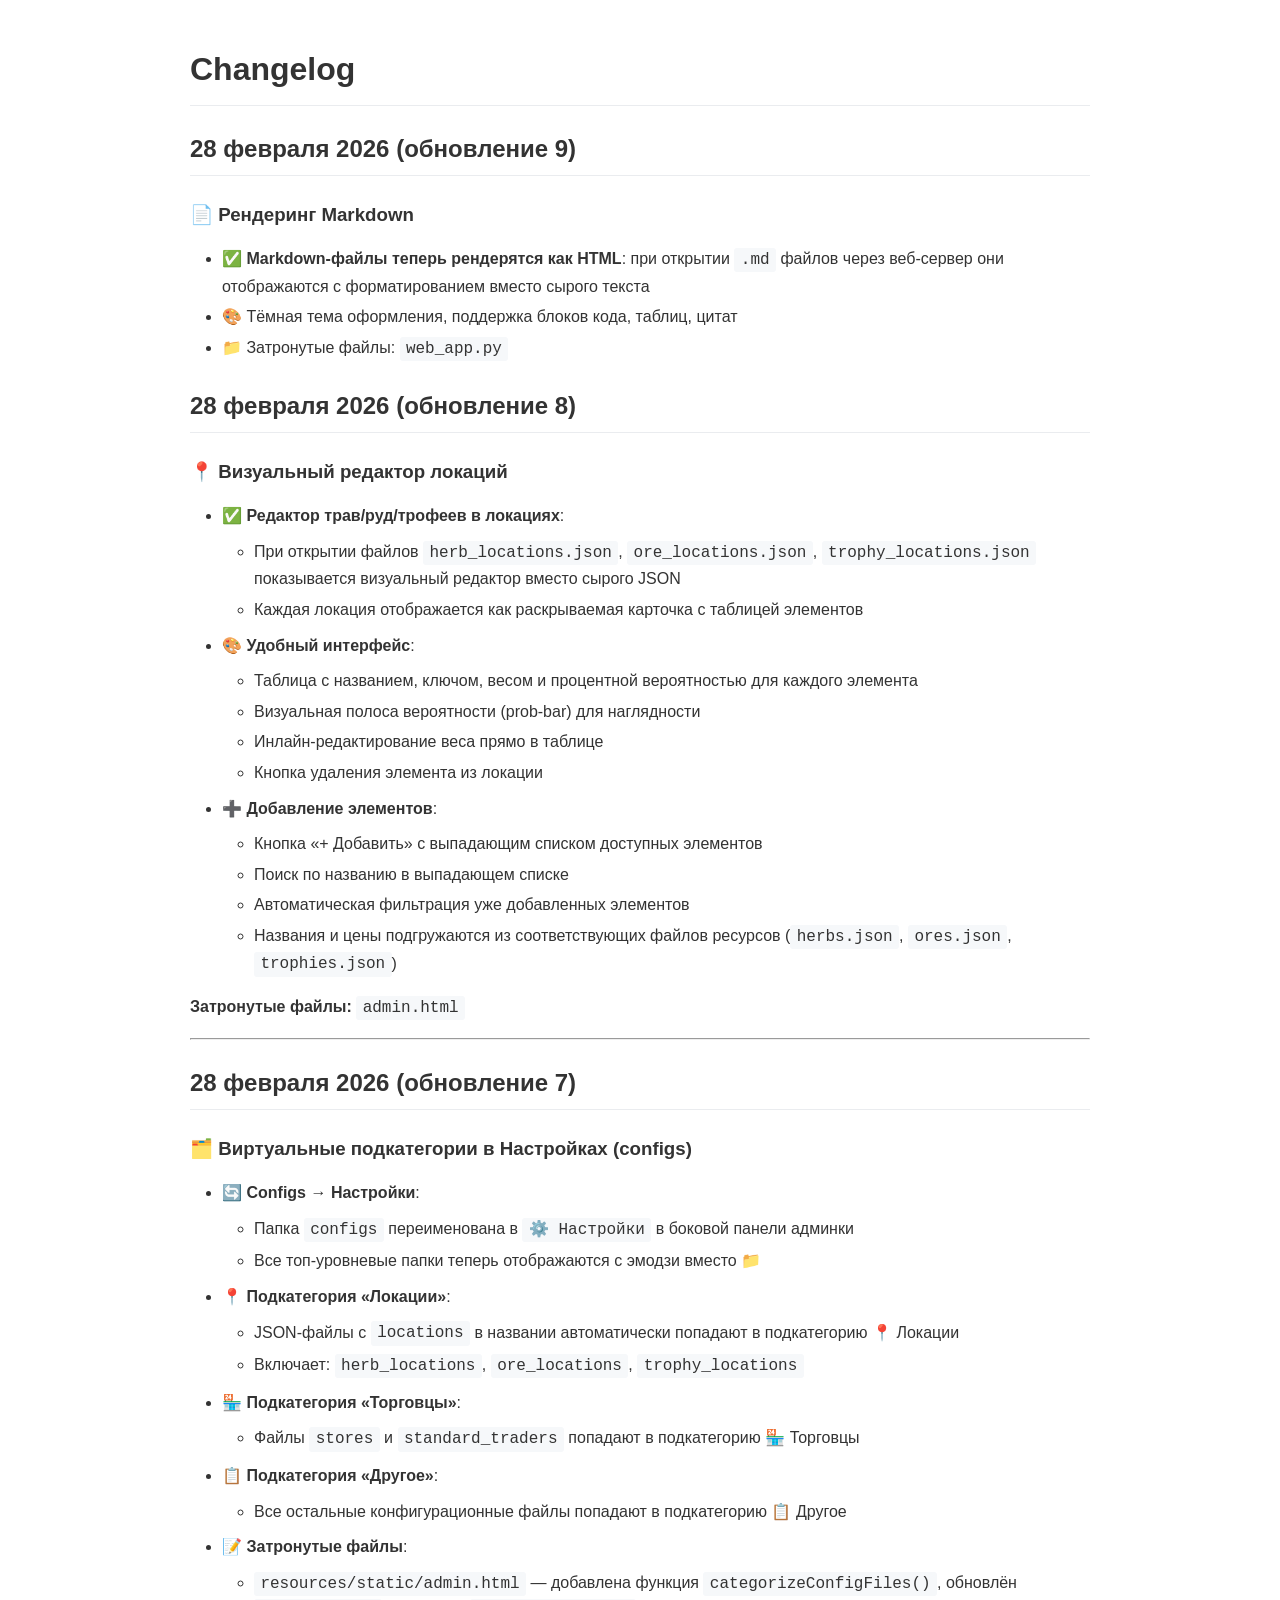
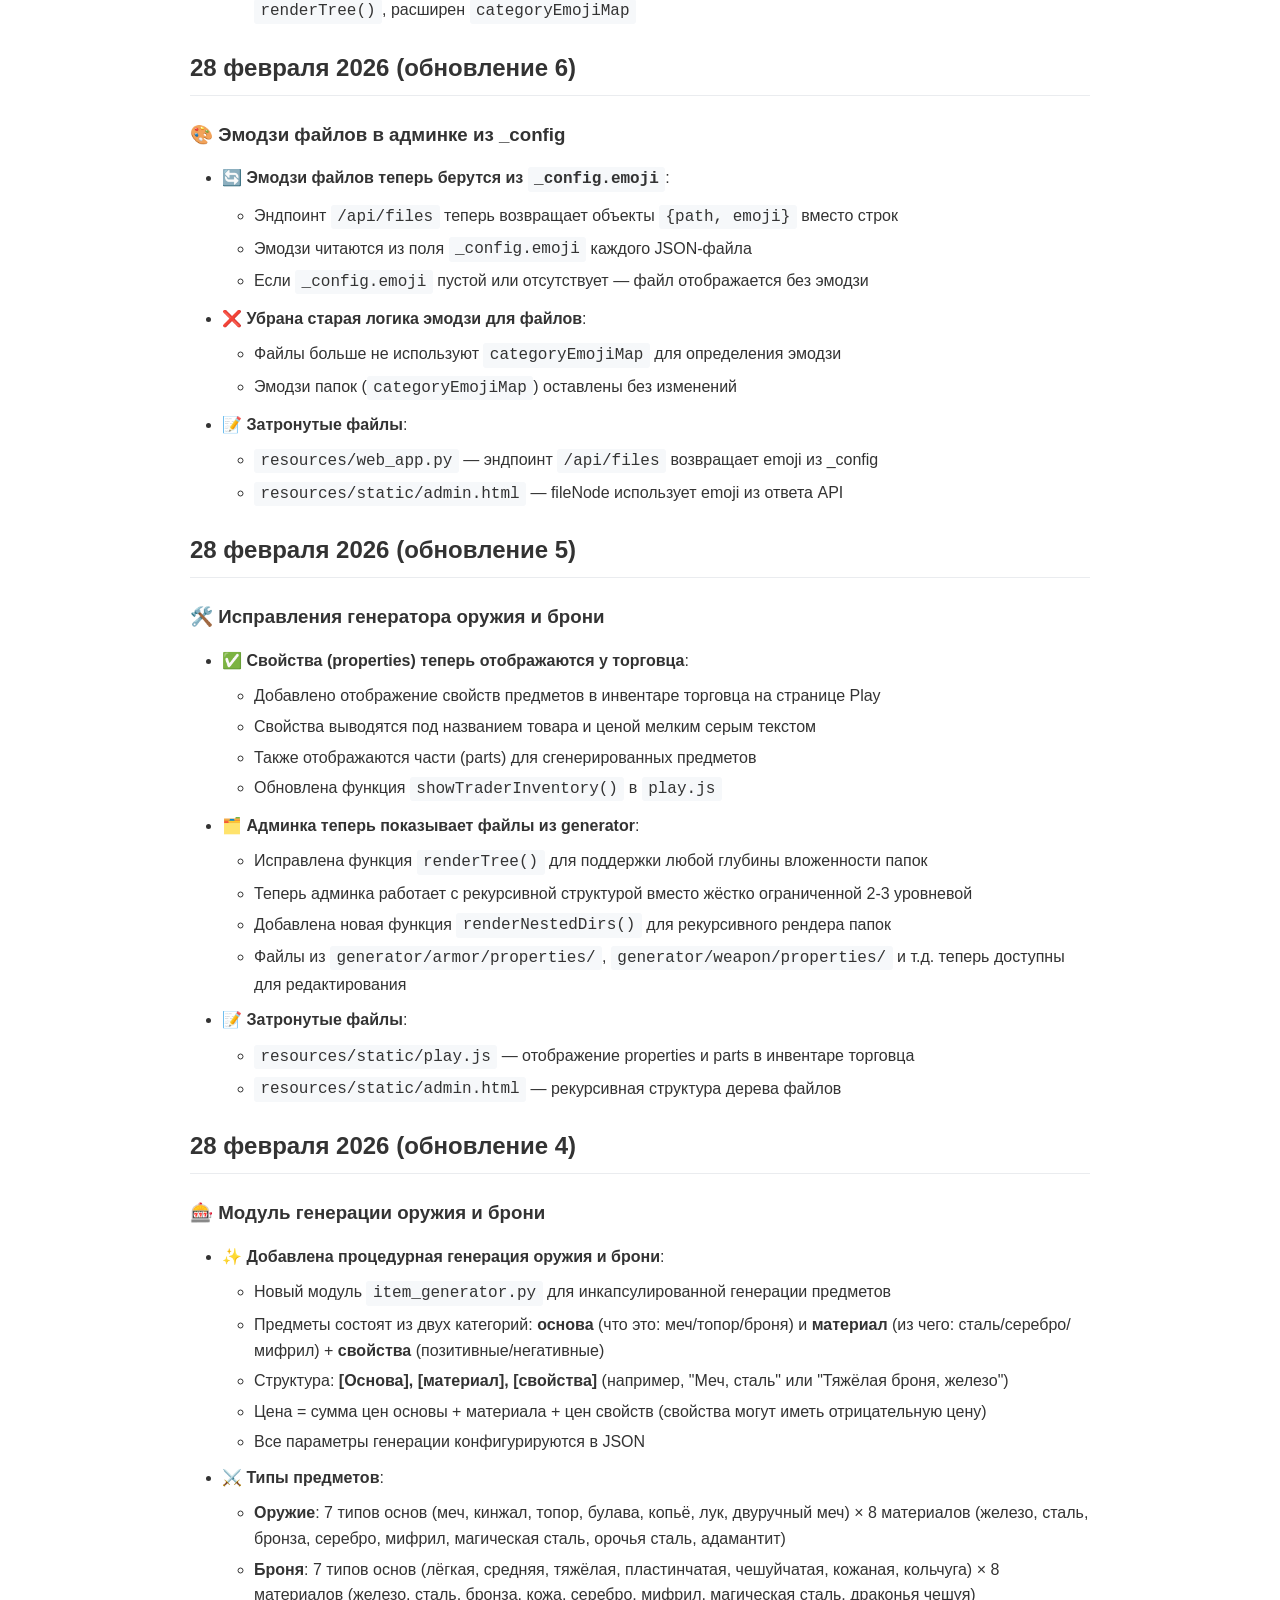
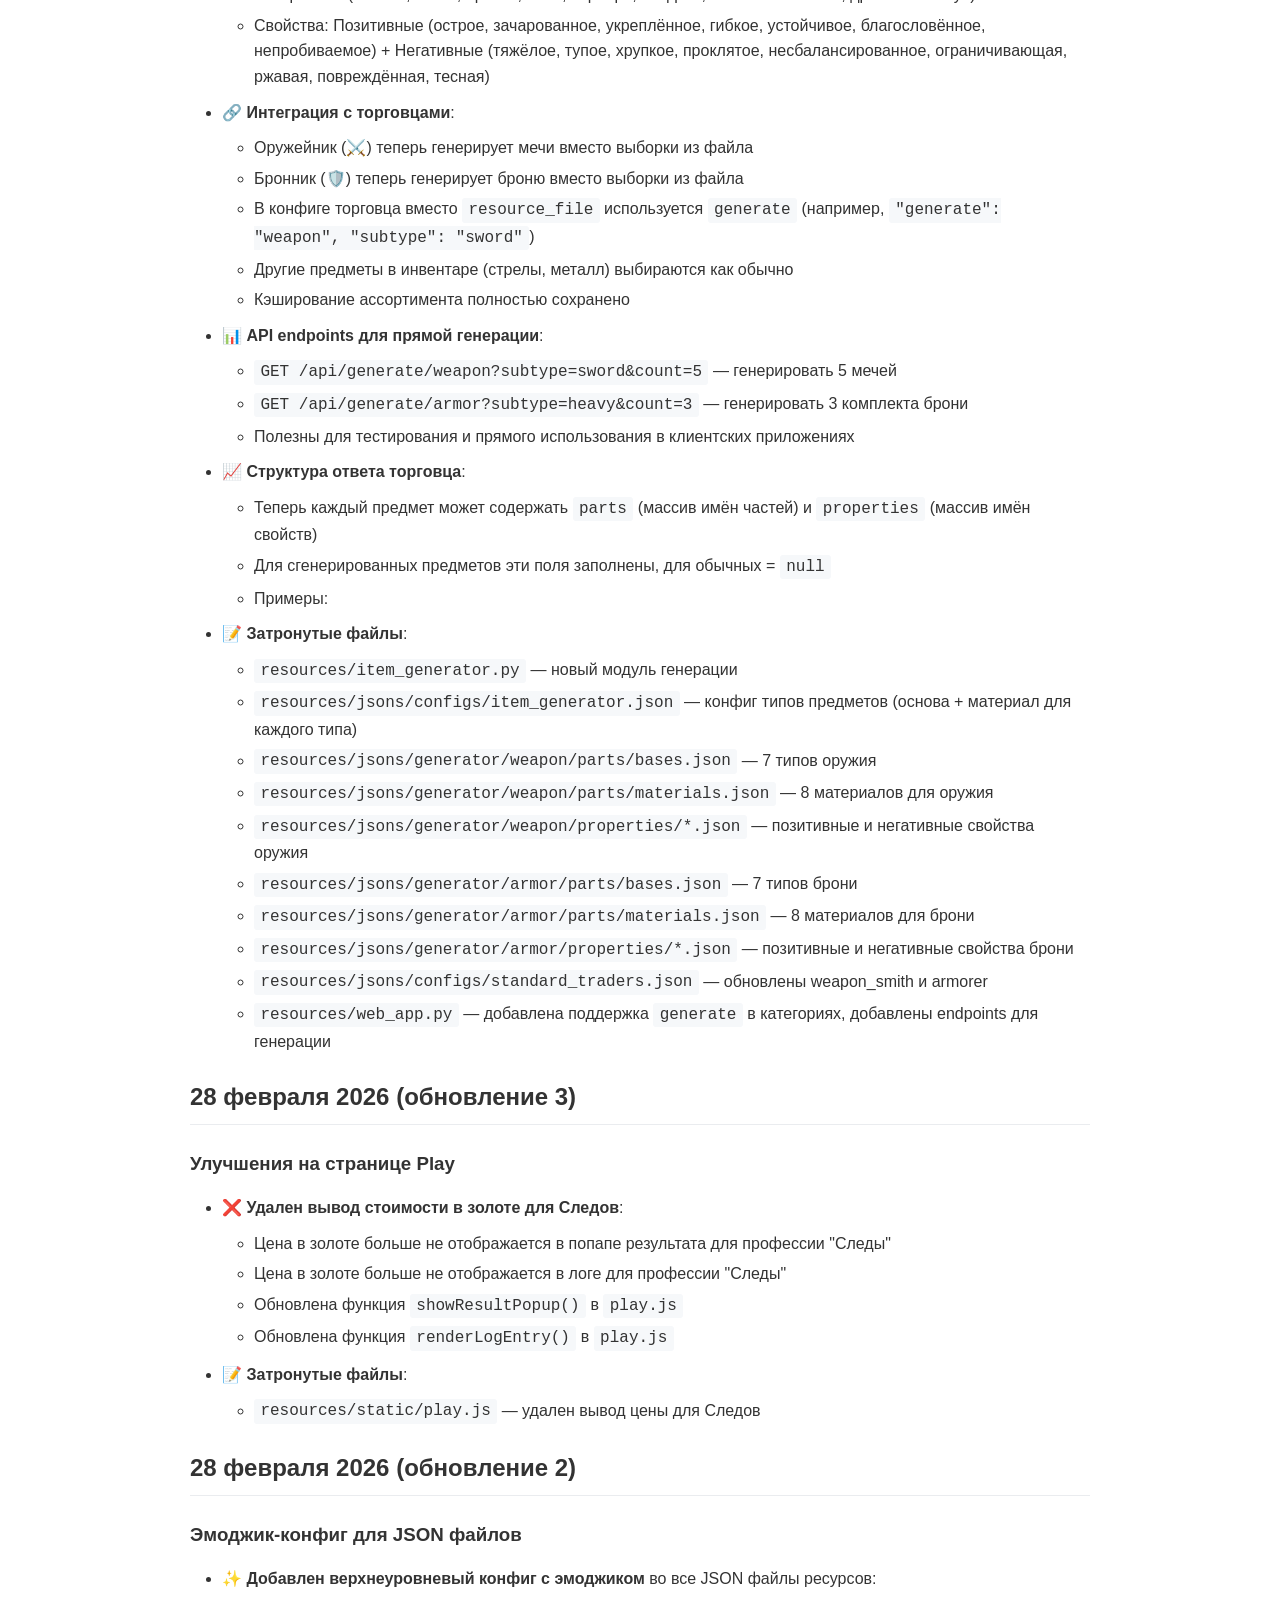
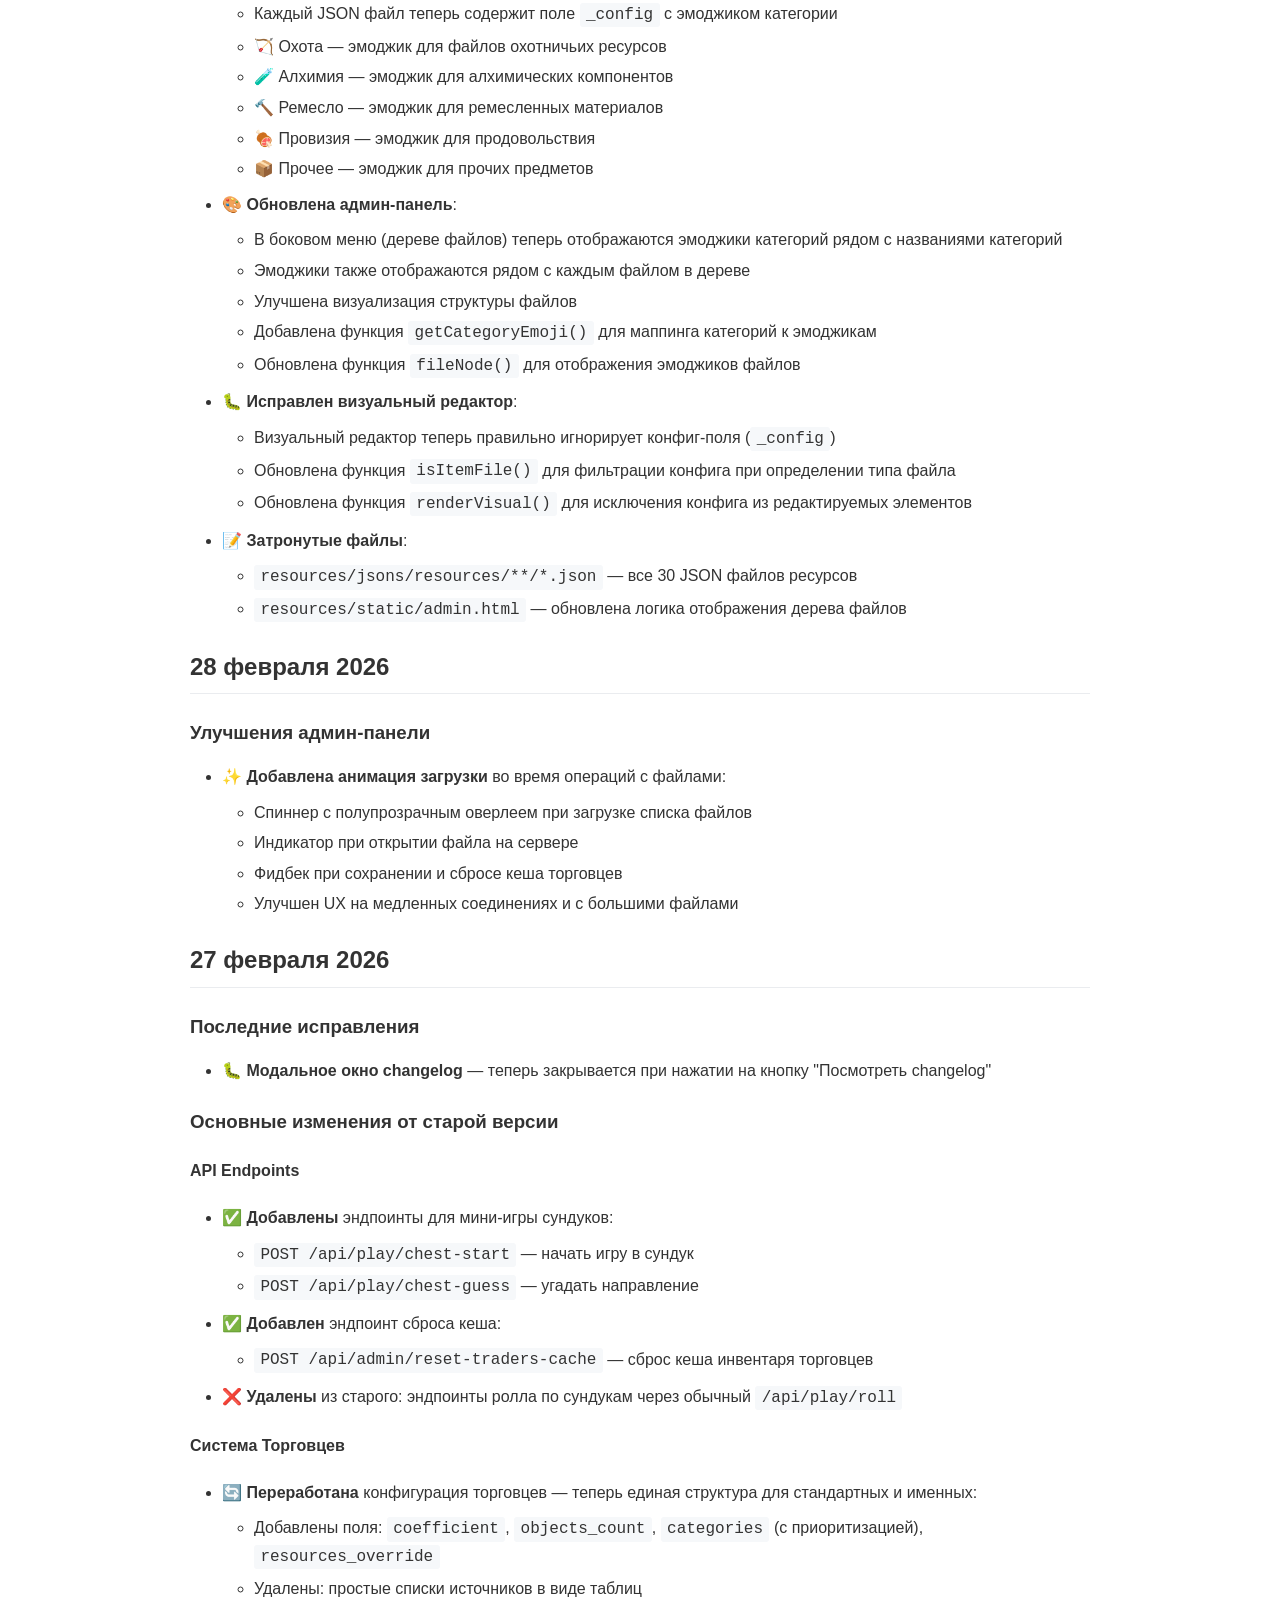
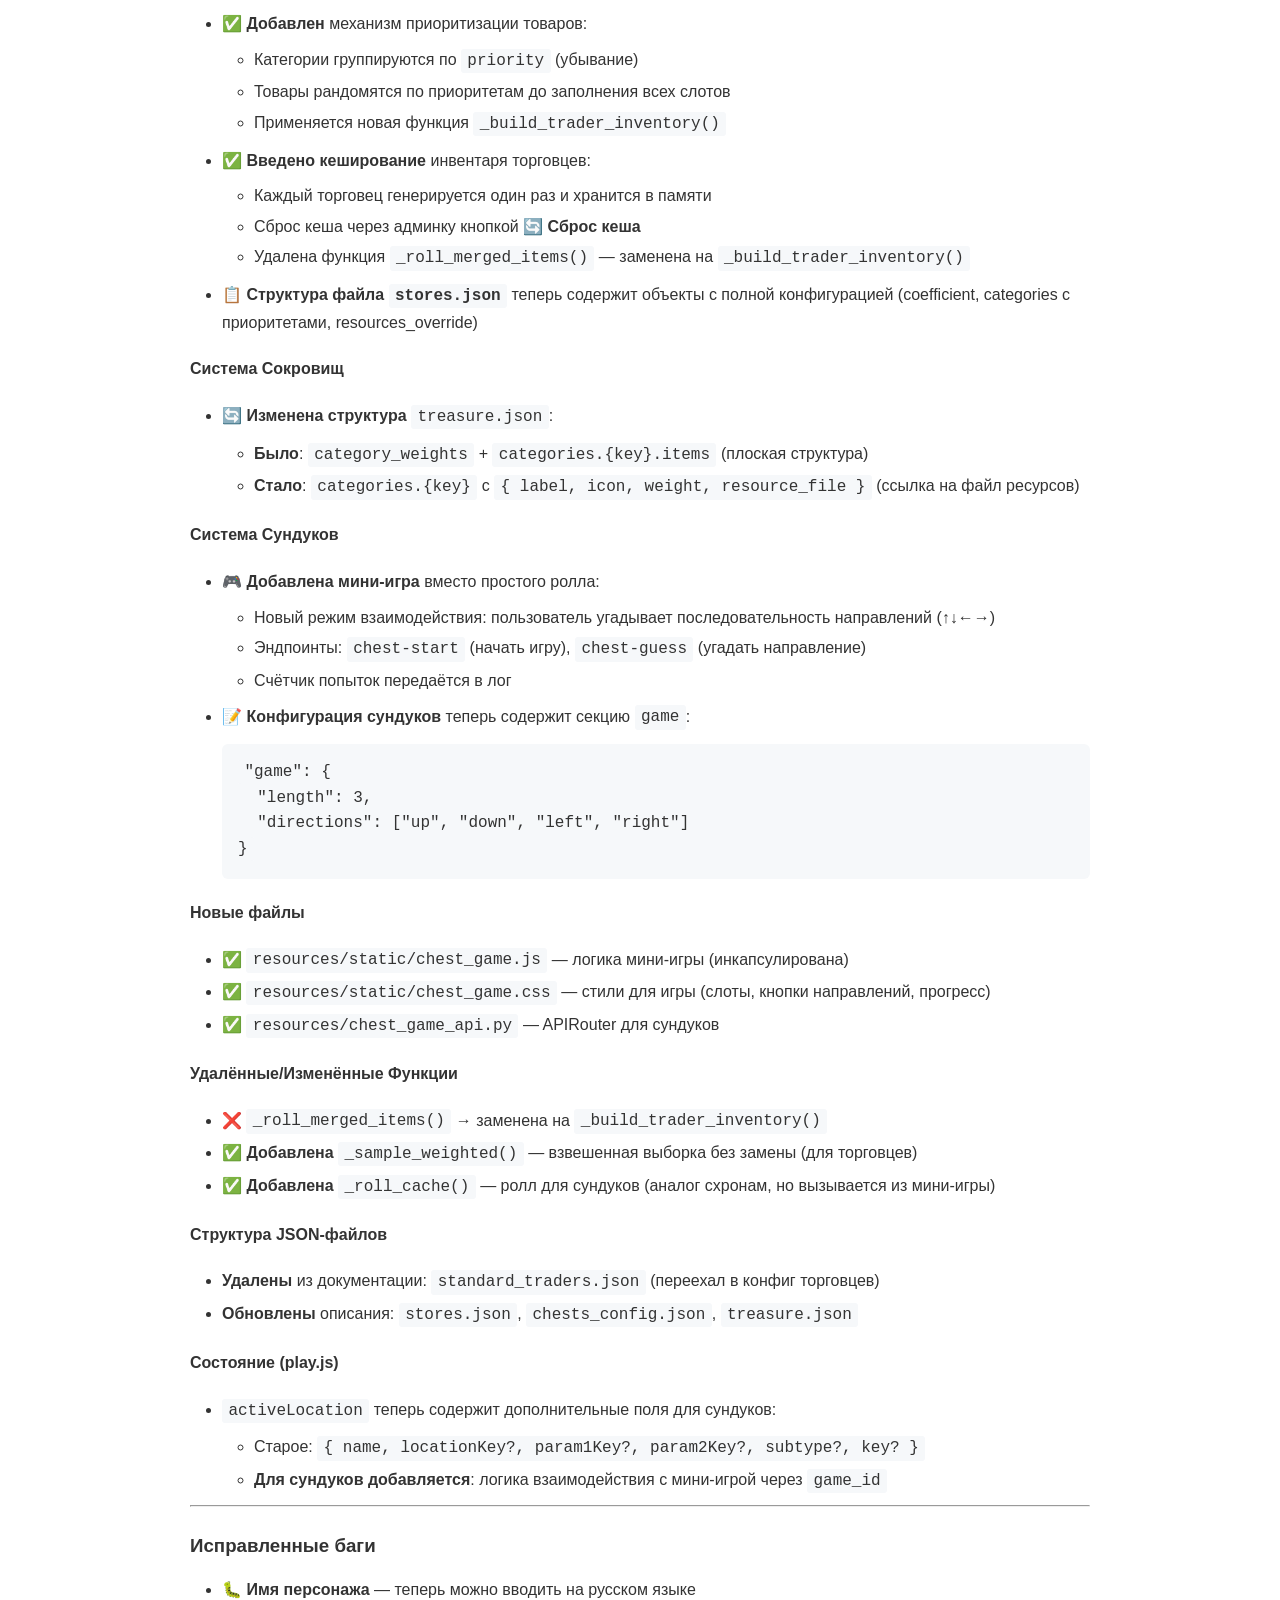
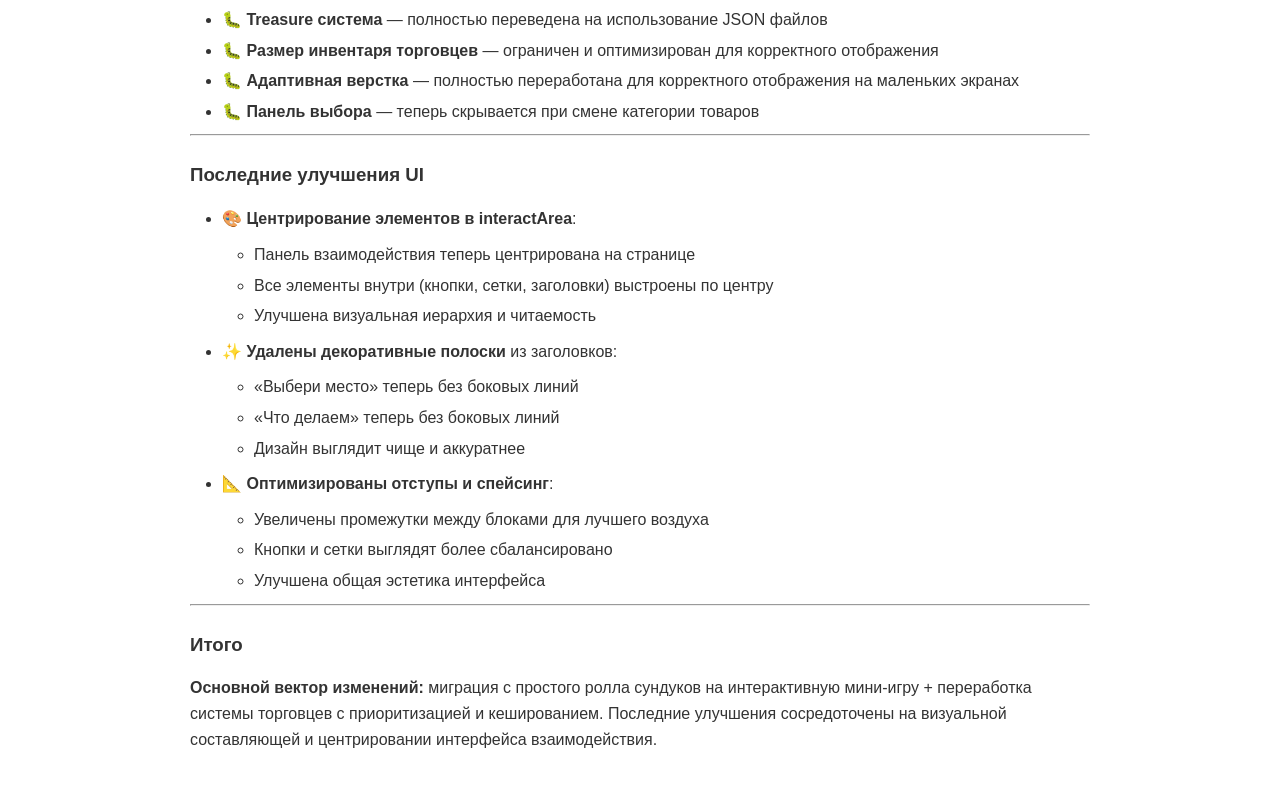
==== resources/static/changelog.html @ b82e761f "init" ====
<!DOCTYPE html>
<html>
<head>
    <meta charset="utf-8">
    <meta name="viewport" content="width=device-width, initial-scale=1">
    <link rel="icon" href="/favicon.png" type="image/png">
    <title>Changelog</title>
    <style>
        body {
            font-family: -apple-system, BlinkMacSystemFont, "Segoe UI", Roboto, "Helvetica Neue", Arial, sans-serif;
            line-height: 1.6;
            max-width: 900px;
            margin: 0 auto;
            padding: 20px;
            color: #333;
        }
        h1, h2, h3 {
            margin-top: 24px;
            margin-bottom: 16px;
            font-weight: 600;
        }
        h1 {
            border-bottom: 1px solid #eaecef;
            padding-bottom: 0.3em;
        }
        h2 {
            border-bottom: 1px solid #eaecef;
            padding-bottom: 0.3em;
        }
        ul {
            margin: 10px 0;
            padding-left: 2em;
        }
        li {
            margin: 5px 0;
        }
        code {
            background-color: #f6f8fa;
            padding: 0.2em 0.4em;
            margin: 0;
            border-radius: 3px;
            font-family: "SFMono-Regular", Consolas, "Liberation Mono", Menlo, monospace;
        }
        pre {
            background-color: #f6f8fa;
            padding: 16px;
            overflow: auto;
            border-radius: 6px;
        }
        blockquote {
            padding: 0 15px;
            color: #6a737d;
            border-left: 4px solid #dfe2e5;
            margin: 0 0 16px 0;
        }
    </style>
</head>
<body>
    <h1>Changelog</h1>

    <h2>28 февраля 2026 (обновление 9)</h2>

    <h3>📄 Рендеринг Markdown</h3>
    <ul>
        <li>✅ <strong>Markdown-файлы теперь рендерятся как HTML</strong>: при открытии <code>.md</code> файлов через веб-сервер они отображаются с форматированием вместо сырого текста</li>
        <li>🎨 Тёмная тема оформления, поддержка блоков кода, таблиц, цитат</li>
        <li>📁 Затронутые файлы: <code>web_app.py</code></li>
    </ul>

    <h2>28 февраля 2026 (обновление 8)</h2>

    <h3>📍 Визуальный редактор локаций</h3>
    <ul>
        <li>✅ <strong>Редактор трав/руд/трофеев в локациях</strong>:
            <ul>
                <li>При открытии файлов <code>herb_locations.json</code>, <code>ore_locations.json</code>, <code>trophy_locations.json</code> показывается визуальный редактор вместо сырого JSON</li>
                <li>Каждая локация отображается как раскрываемая карточка с таблицей элементов</li>
            </ul>
        </li>
        <li>🎨 <strong>Удобный интерфейс</strong>:
            <ul>
                <li>Таблица с названием, ключом, весом и процентной вероятностью для каждого элемента</li>
                <li>Визуальная полоса вероятности (prob-bar) для наглядности</li>
                <li>Инлайн-редактирование веса прямо в таблице</li>
                <li>Кнопка удаления элемента из локации</li>
            </ul>
        </li>
        <li>➕ <strong>Добавление элементов</strong>:
            <ul>
                <li>Кнопка «+ Добавить» с выпадающим списком доступных элементов</li>
                <li>Поиск по названию в выпадающем списке</li>
                <li>Автоматическая фильтрация уже добавленных элементов</li>
                <li>Названия и цены подгружаются из соответствующих файлов ресурсов (<code>herbs.json</code>, <code>ores.json</code>, <code>trophies.json</code>)</li>
            </ul>
        </li>
    </ul>
    <p><strong>Затронутые файлы:</strong> <code>admin.html</code></p>

    <hr>

    <h2>28 февраля 2026 (обновление 7)</h2>

    <h3>🗂️ Виртуальные подкатегории в Настройках (configs)</h3>
    <ul>
        <li>🔄 <strong>Configs → Настройки</strong>:
            <ul>
                <li>Папка <code>configs</code> переименована в <code>⚙️ Настройки</code> в боковой панели админки</li>
                <li>Все топ-уровневые папки теперь отображаются с эмодзи вместо 📁</li>
            </ul>
        </li>
        <li>📍 <strong>Подкатегория «Локации»</strong>:
            <ul>
                <li>JSON-файлы с <code>locations</code> в названии автоматически попадают в подкатегорию 📍 Локации</li>
                <li>Включает: <code>herb_locations</code>, <code>ore_locations</code>, <code>trophy_locations</code></li>
            </ul>
        </li>
        <li>🏪 <strong>Подкатегория «Торговцы»</strong>:
            <ul>
                <li>Файлы <code>stores</code> и <code>standard_traders</code> попадают в подкатегорию 🏪 Торговцы</li>
            </ul>
        </li>
        <li>📋 <strong>Подкатегория «Другое»</strong>:
            <ul>
                <li>Все остальные конфигурационные файлы попадают в подкатегорию 📋 Другое</li>
            </ul>
        </li>
        <li>📝 <strong>Затронутые файлы</strong>:
            <ul>
                <li><code>resources/static/admin.html</code> — добавлена функция <code>categorizeConfigFiles()</code>, обновлён <code>renderTree()</code>, расширен <code>categoryEmojiMap</code></li>
            </ul>
        </li>
    </ul>

    <h2>28 февраля 2026 (обновление 6)</h2>

    <h3>🎨 Эмодзи файлов в админке из _config</h3>
    <ul>
        <li>🔄 <strong>Эмодзи файлов теперь берутся из <code>_config.emoji</code></strong>:
            <ul>
                <li>Эндпоинт <code>/api/files</code> теперь возвращает объекты <code>{path, emoji}</code> вместо строк</li>
                <li>Эмодзи читаются из поля <code>_config.emoji</code> каждого JSON-файла</li>
                <li>Если <code>_config.emoji</code> пустой или отсутствует — файл отображается без эмодзи</li>
            </ul>
        </li>
        <li>❌ <strong>Убрана старая логика эмодзи для файлов</strong>:
            <ul>
                <li>Файлы больше не используют <code>categoryEmojiMap</code> для определения эмодзи</li>
                <li>Эмодзи папок (<code>categoryEmojiMap</code>) оставлены без изменений</li>
            </ul>
        </li>
        <li>📝 <strong>Затронутые файлы</strong>:
            <ul>
                <li><code>resources/web_app.py</code> — эндпоинт <code>/api/files</code> возвращает emoji из _config</li>
                <li><code>resources/static/admin.html</code> — fileNode использует emoji из ответа API</li>
            </ul>
        </li>
    </ul>

    <h2>28 февраля 2026 (обновление 5)</h2>

    <h3>🛠️ Исправления генератора оружия и брони</h3>
    <ul>
        <li>✅ <strong>Свойства (properties) теперь отображаются у торговца</strong>:
            <ul>
                <li>Добавлено отображение свойств предметов в инвентаре торговца на странице Play</li>
                <li>Свойства выводятся под названием товара и ценой мелким серым текстом</li>
                <li>Также отображаются части (parts) для сгенерированных предметов</li>
                <li>Обновлена функция <code>showTraderInventory()</code> в <code>play.js</code></li>
            </ul>
        </li>
        <li>🗂️ <strong>Админка теперь показывает файлы из generator</strong>:
            <ul>
                <li>Исправлена функция <code>renderTree()</code> для поддержки любой глубины вложенности папок</li>
                <li>Теперь админка работает с рекурсивной структурой вместо жёстко ограниченной 2-3 уровневой</li>
                <li>Добавлена новая функция <code>renderNestedDirs()</code> для рекурсивного рендера папок</li>
                <li>Файлы из <code>generator/armor/properties/</code>, <code>generator/weapon/properties/</code> и т.д. теперь доступны для редактирования</li>
            </ul>
        </li>
        <li>📝 <strong>Затронутые файлы</strong>:
            <ul>
                <li><code>resources/static/play.js</code> — отображение properties и parts в инвентаре торговца</li>
                <li><code>resources/static/admin.html</code> — рекурсивная структура дерева файлов</li>
            </ul>
        </li>
    </ul>

    <h2>28 февраля 2026 (обновление 4)</h2>

    <h3>🎰 Модуль генерации оружия и брони</h3>
    <ul>
        <li>✨ <strong>Добавлена процедурная генерация оружия и брони</strong>:
            <ul>
                <li>Новый модуль <code>item_generator.py</code> для инкапсулированной генерации предметов</li>
                <li>Предметы состоят из двух категорий: <strong>основа</strong> (что это: меч/топор/броня) и <strong>материал</strong> (из чего: сталь/серебро/мифрил) + <strong>свойства</strong> (позитивные/негативные)</li>
                <li>Структура: <strong>[Основа], [материал], [свойства]</strong> (например, "Меч, сталь" или "Тяжёлая броня, железо")</li>
                <li>Цена = сумма цен основы + материала + цен свойств (свойства могут иметь отрицательную цену)</li>
                <li>Все параметры генерации конфигурируются в JSON</li>
            </ul>
        </li>
        <li>⚔️ <strong>Типы предметов</strong>:
            <ul>
                <li><strong>Оружие</strong>: 7 типов основ (меч, кинжал, топор, булава, копьё, лук, двуручный меч) × 8 материалов (железо, сталь, бронза, серебро, мифрил, магическая сталь, орочья сталь, адамантит)</li>
                <li><strong>Броня</strong>: 7 типов основ (лёгкая, средняя, тяжёлая, пластинчатая, чешуйчатая, кожаная, кольчуга) × 8 материалов (железо, сталь, бронза, кожа, серебро, мифрил, магическая сталь, драконья чешуя)</li>
                <li>Свойства: Позитивные (острое, зачарованное, укреплённое, гибкое, устойчивое, благословённое, непробиваемое) + Негативные (тяжёлое, тупое, хрупкое, проклятое, несбалансированное, ограничивающая, ржавая, повреждённая, тесная)</li>
            </ul>
        </li>
        <li>🔗 <strong>Интеграция с торговцами</strong>:
            <ul>
                <li>Оружейник (⚔️) теперь генерирует мечи вместо выборки из файла</li>
                <li>Бронник (🛡️) теперь генерирует броню вместо выборки из файла</li>
                <li>В конфиге торговца вместо <code>resource_file</code> используется <code>generate</code> (например, <code>"generate": "weapon", "subtype": "sword"</code>)</li>
                <li>Другие предметы в инвентаре (стрелы, металл) выбираются как обычно</li>
                <li>Кэширование ассортимента полностью сохранено</li>
            </ul>
        </li>
        <li>📊 <strong>API endpoints для прямой генерации</strong>:
            <ul>
                <li><code>GET /api/generate/weapon?subtype=sword&count=5</code> — генерировать 5 мечей</li>
                <li><code>GET /api/generate/armor?subtype=heavy&count=3</code> — генерировать 3 комплекта брони</li>
                <li>Полезны для тестирования и прямого использования в клиентских приложениях</li>
            </ul>
        </li>
        <li>📈 <strong>Структура ответа торговца</strong>:
            <ul>
                <li>Теперь каждый предмет может содержать <code>parts</code> (массив имён частей) и <code>properties</code> (массив имён свойств)</li>
                <li>Для сгенерированных предметов эти поля заполнены, для обычных = <code>null</code></li>
                <li>Примеры:</li>
            </ul>
        </li>
        <li>📝 <strong>Затронутые файлы</strong>:
            <ul>
                <li><code>resources/item_generator.py</code> — новый модуль генерации</li>
                <li><code>resources/jsons/configs/item_generator.json</code> — конфиг типов предметов (основа + материал для каждого типа)</li>
                <li><code>resources/jsons/generator/weapon/parts/bases.json</code> — 7 типов оружия</li>
                <li><code>resources/jsons/generator/weapon/parts/materials.json</code> — 8 материалов для оружия</li>
                <li><code>resources/jsons/generator/weapon/properties/*.json</code> — позитивные и негативные свойства оружия</li>
                <li><code>resources/jsons/generator/armor/parts/bases.json</code> — 7 типов брони</li>
                <li><code>resources/jsons/generator/armor/parts/materials.json</code> — 8 материалов для брони</li>
                <li><code>resources/jsons/generator/armor/properties/*.json</code> — позитивные и негативные свойства брони</li>
                <li><code>resources/jsons/configs/standard_traders.json</code> — обновлены weapon_smith и armorer</li>
                <li><code>resources/web_app.py</code> — добавлена поддержка <code>generate</code> в категориях, добавлены endpoints для генерации</li>
            </ul>
        </li>
    </ul>

    <h2>28 февраля 2026 (обновление 3)</h2>

    <h3>Улучшения на странице Play</h3>
    <ul>
        <li>❌ <strong>Удален вывод стоимости в золоте для Следов</strong>:
            <ul>
                <li>Цена в золоте больше не отображается в попапе результата для профессии "Следы"</li>
                <li>Цена в золоте больше не отображается в логе для профессии "Следы"</li>
                <li>Обновлена функция <code>showResultPopup()</code> в <code>play.js</code></li>
                <li>Обновлена функция <code>renderLogEntry()</code> в <code>play.js</code></li>
            </ul>
        </li>
        <li>📝 <strong>Затронутые файлы</strong>:
            <ul>
                <li><code>resources/static/play.js</code> — удален вывод цены для Следов</li>
            </ul>
        </li>
    </ul>

    <h2>28 февраля 2026 (обновление 2)</h2>

    <h3>Эмоджик-конфиг для JSON файлов</h3>
    <ul>
        <li>✨ <strong>Добавлен верхнеуровневый конфиг с эмоджиком</strong> во все JSON файлы ресурсов:
            <ul>
                <li>Каждый JSON файл теперь содержит поле <code>_config</code> с эмоджиком категории</li>
                <li>🏹 Охота — эмоджик для файлов охотничьих ресурсов</li>
                <li>🧪 Алхимия — эмоджик для алхимических компонентов</li>
                <li>🔨 Ремесло — эмоджик для ремесленных материалов</li>
                <li>🍖 Провизия — эмоджик для продовольствия</li>
                <li>📦 Прочее — эмоджик для прочих предметов</li>
            </ul>
        </li>
        <li>🎨 <strong>Обновлена админ-панель</strong>:
            <ul>
                <li>В боковом меню (дереве файлов) теперь отображаются эмоджики категорий рядом с названиями категорий</li>
                <li>Эмоджики также отображаются рядом с каждым файлом в дереве</li>
                <li>Улучшена визуализация структуры файлов</li>
                <li>Добавлена функция <code>getCategoryEmoji()</code> для маппинга категорий к эмоджикам</li>
                <li>Обновлена функция <code>fileNode()</code> для отображения эмоджиков файлов</li>
            </ul>
        </li>
        <li>🐛 <strong>Исправлен визуальный редактор</strong>:
            <ul>
                <li>Визуальный редактор теперь правильно игнорирует конфиг-поля (<code>_config</code>)</li>
                <li>Обновлена функция <code>isItemFile()</code> для фильтрации конфига при определении типа файла</li>
                <li>Обновлена функция <code>renderVisual()</code> для исключения конфига из редактируемых элементов</li>
            </ul>
        </li>
        <li>📝 <strong>Затронутые файлы</strong>:
            <ul>
                <li><code>resources/jsons/resources/**/*.json</code> — все 30 JSON файлов ресурсов</li>
                <li><code>resources/static/admin.html</code> — обновлена логика отображения дерева файлов</li>
            </ul>
        </li>
    </ul>

    <h2>28 февраля 2026</h2>

    <h3>Улучшения админ-панели</h3>
    <ul>
        <li>✨ <strong>Добавлена анимация загрузки</strong> во время операций с файлами:
            <ul>
                <li>Спиннер с полупрозрачным оверлеем при загрузке списка файлов</li>
                <li>Индикатор при открытии файла на сервере</li>
                <li>Фидбек при сохранении и сбросе кеша торговцев</li>
                <li>Улучшен UX на медленных соединениях и с большими файлами</li>
            </ul>
        </li>
    </ul>

    <h2>27 февраля 2026</h2>

    <h3>Последние исправления</h3>
    <ul>
        <li>🐛 <strong>Модальное окно changelog</strong> — теперь закрывается при нажатии на кнопку "Посмотреть changelog"</li>
    </ul>

    <h3>Основные изменения от старой версии</h3>

    <h4>API Endpoints</h4>
    <ul>
        <li>✅ <strong>Добавлены</strong> эндпоинты для мини-игры сундуков:
            <ul>
                <li><code>POST /api/play/chest-start</code> — начать игру в сундук</li>
                <li><code>POST /api/play/chest-guess</code> — угадать направление</li>
            </ul>
        </li>
        <li>✅ <strong>Добавлен</strong> эндпоинт сброса кеша:
            <ul>
                <li><code>POST /api/admin/reset-traders-cache</code> — сброс кеша инвентаря торговцев</li>
            </ul>
        </li>
        <li>❌ <strong>Удалены</strong> из старого: эндпоинты ролла по сундукам через обычный <code>/api/play/roll</code></li>
    </ul>

    <h4>Система Торговцев</h4>
    <ul>
        <li>🔄 <strong>Переработана</strong> конфигурация торговцев — теперь единая структура для стандартных и именных:
            <ul>
                <li>Добавлены поля: <code>coefficient</code>, <code>objects_count</code>, <code>categories</code> (с приоритизацией), <code>resources_override</code></li>
                <li>Удалены: простые списки источников в виде таблиц</li>
            </ul>
        </li>
        <li>✅ <strong>Добавлен</strong> механизм приоритизации товаров:
            <ul>
                <li>Категории группируются по <code>priority</code> (убывание)</li>
                <li>Товары рандомятся по приоритетам до заполнения всех слотов</li>
                <li>Применяется новая функция <code>_build_trader_inventory()</code></li>
            </ul>
        </li>
        <li>✅ <strong>Введено кеширование</strong> инвентаря торговцев:
            <ul>
                <li>Каждый торговец генерируется один раз и хранится в памяти</li>
                <li>Сброс кеша через админку кнопкой <strong>🔄 Сброс кеша</strong></li>
                <li>Удалена функция <code>_roll_merged_items()</code> — заменена на <code>_build_trader_inventory()</code></li>
            </ul>
        </li>
        <li>📋 <strong>Структура файла <code>stores.json</code></strong> теперь содержит объекты с полной конфигурацией (coefficient, categories с приоритетами, resources_override)</li>
    </ul>

    <h4>Система Сокровищ</h4>
    <ul>
        <li>🔄 <strong>Изменена структура</strong> <code>treasure.json</code>:
            <ul>
                <li><strong>Было</strong>: <code>category_weights</code> + <code>categories.{key}.items</code> (плоская структура)</li>
                <li><strong>Стало</strong>: <code>categories.{key}</code> с <code>{ label, icon, weight, resource_file }</code> (ссылка на файл ресурсов)</li>
            </ul>
        </li>
    </ul>

    <h4>Система Сундуков</h4>
    <ul>
        <li>🎮 <strong>Добавлена мини-игра</strong> вместо простого ролла:
            <ul>
                <li>Новый режим взаимодействия: пользователь угадывает последовательность направлений (↑↓←→)</li>
                <li>Эндпоинты: <code>chest-start</code> (начать игру), <code>chest-guess</code> (угадать направление)</li>
                <li>Счётчик попыток передаётся в лог</li>
            </ul>
        </li>
        <li>📝 <strong>Конфигурация сундуков</strong> теперь содержит секцию <code>game</code>:
            <pre><code>"game": {
  "length": 3,
  "directions": ["up", "down", "left", "right"]
}</code></pre>
        </li>
    </ul>

    <h4>Новые файлы</h4>
    <ul>
        <li>✅ <code>resources/static/chest_game.js</code> — логика мини-игры (инкапсулирована)</li>
        <li>✅ <code>resources/static/chest_game.css</code> — стили для игры (слоты, кнопки направлений, прогресс)</li>
        <li>✅ <code>resources/chest_game_api.py</code> — APIRouter для сундуков</li>
    </ul>

    <h4>Удалённые/Изменённые Функции</h4>
    <ul>
        <li>❌ <code>_roll_merged_items()</code> → заменена на <code>_build_trader_inventory()</code></li>
        <li>✅ <strong>Добавлена</strong> <code>_sample_weighted()</code> — взвешенная выборка без замены (для торговцев)</li>
        <li>✅ <strong>Добавлена</strong> <code>_roll_cache()</code> — ролл для сундуков (аналог схронам, но вызывается из мини-игры)</li>
    </ul>

    <h4>Структура JSON-файлов</h4>
    <ul>
        <li><strong>Удалены</strong> из документации: <code>standard_traders.json</code> (переехал в конфиг торговцев)</li>
        <li><strong>Обновлены</strong> описания: <code>stores.json</code>, <code>chests_config.json</code>, <code>treasure.json</code></li>
    </ul>

    <h4>Состояние (play.js)</h4>
    <ul>
        <li><code>activeLocation</code> теперь содержит дополнительные поля для сундуков:
            <ul>
                <li>Старое: <code>{ name, locationKey?, param1Key?, param2Key?, subtype?, key? }</code></li>
                <li><strong>Для сундуков добавляется</strong>: логика взаимодействия с мини-игрой через <code>game_id</code></li>
            </ul>
        </li>
    </ul>

    <hr>

    <h3>Исправленные баги</h3>
    <ul>
        <li>🐛 <strong>Имя персонажа</strong> — теперь можно вводить на русском языке</li>
        <li>🐛 <strong>Treasure система</strong> — полностью переведена на использование JSON файлов</li>
        <li>🐛 <strong>Размер инвентаря торговцев</strong> — ограничен и оптимизирован для корректного отображения</li>
        <li>🐛 <strong>Адаптивная верстка</strong> — полностью переработана для корректного отображения на маленьких экранах</li>
        <li>🐛 <strong>Панель выбора</strong> — теперь скрывается при смене категории товаров</li>
    </ul>

    <hr>

    <h3>Последние улучшения UI</h3>
    <ul>
        <li>🎨 <strong>Центрирование элементов в interactArea</strong>:
            <ul>
                <li>Панель взаимодействия теперь центрирована на странице</li>
                <li>Все элементы внутри (кнопки, сетки, заголовки) выстроены по центру</li>
                <li>Улучшена визуальная иерархия и читаемость</li>
            </ul>
        </li>
        <li>✨ <strong>Удалены декоративные полоски</strong> из заголовков:
            <ul>
                <li>«Выбери место» теперь без боковых линий</li>
                <li>«Что делаем» теперь без боковых линий</li>
                <li>Дизайн выглядит чище и аккуратнее</li>
            </ul>
        </li>
        <li>📐 <strong>Оптимизированы отступы и спейсинг</strong>:
            <ul>
                <li>Увеличены промежутки между блоками для лучшего воздуха</li>
                <li>Кнопки и сетки выглядят более сбалансировано</li>
                <li>Улучшена общая эстетика интерфейса</li>
            </ul>
        </li>
    </ul>

    <hr>

    <h3>Итого</h3>
    <p><strong>Основной вектор изменений:</strong> миграция с простого ролла сундуков на интерактивную мини-игру + переработка системы торговцев с приоритизацией и кешированием. Последние улучшения сосредоточены на визуальной составляющей и центрировании интерфейса взаимодействия.</p>
</body>
</html>
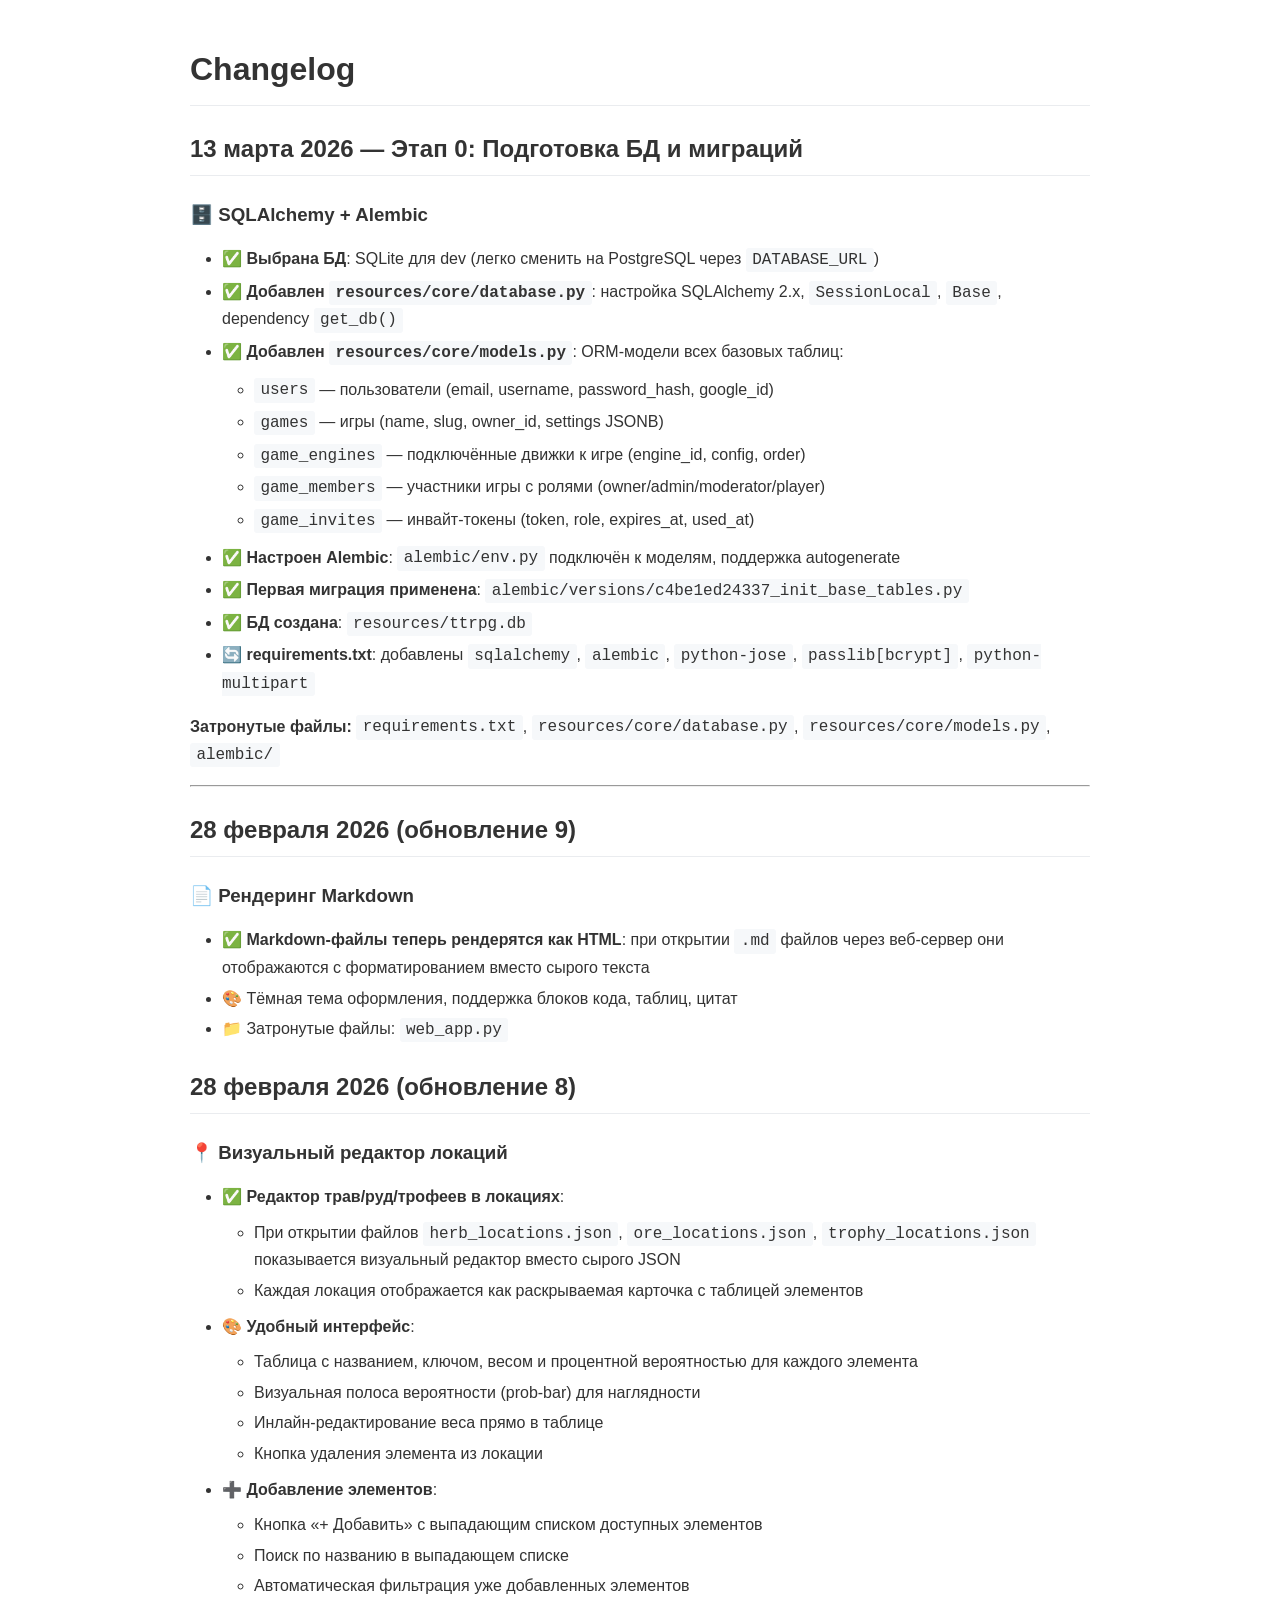
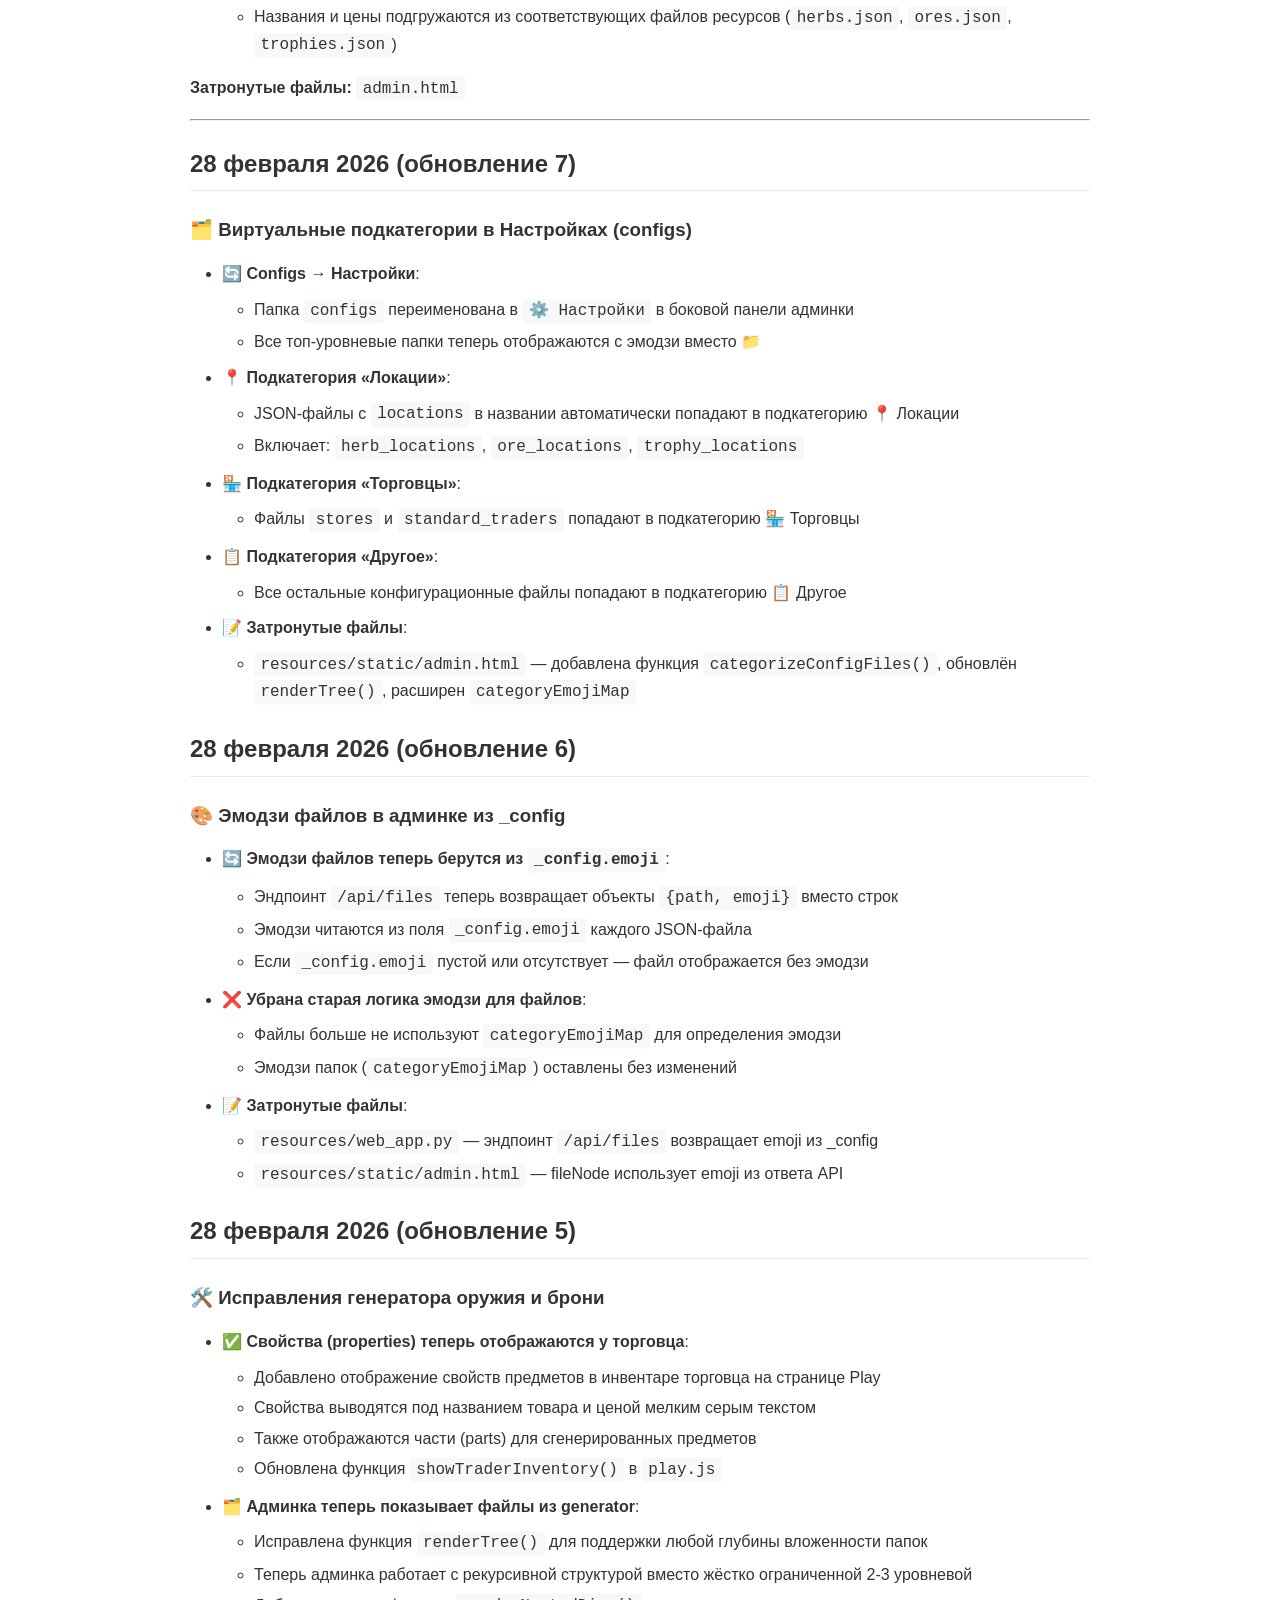
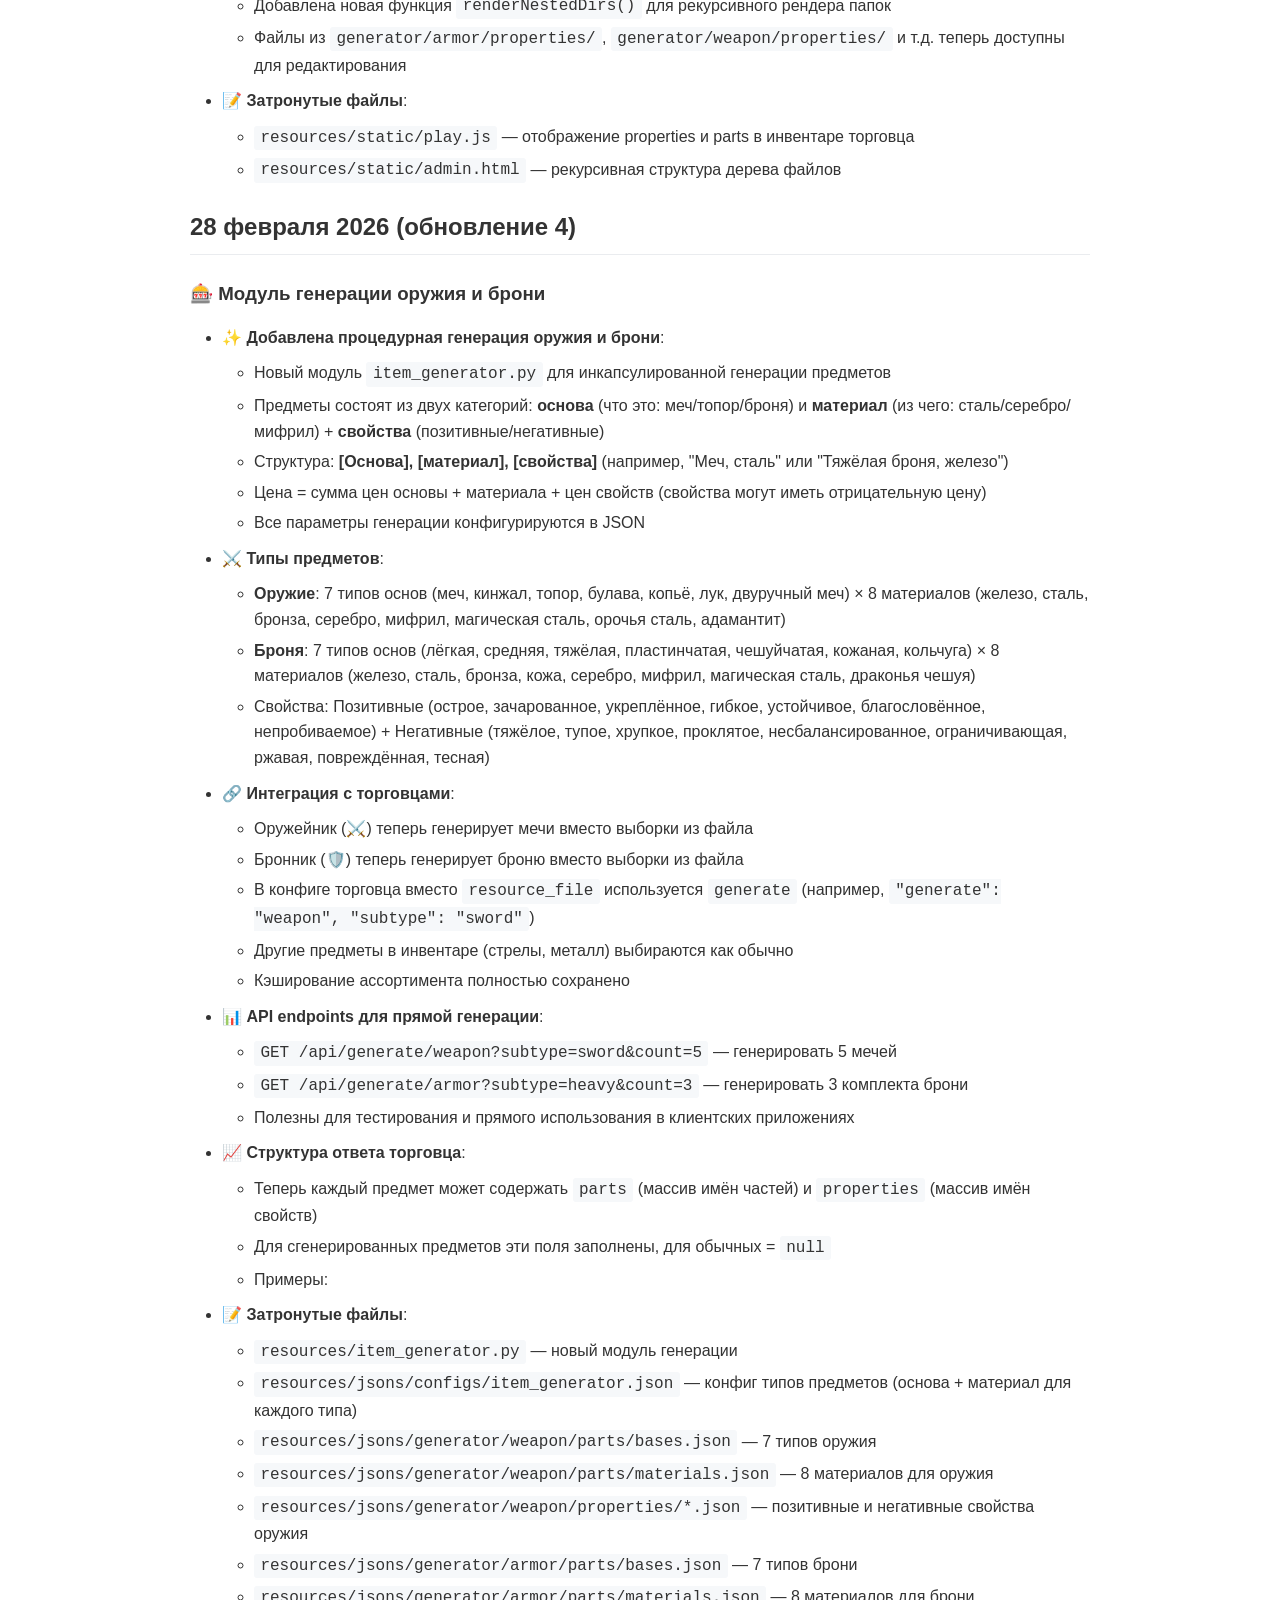
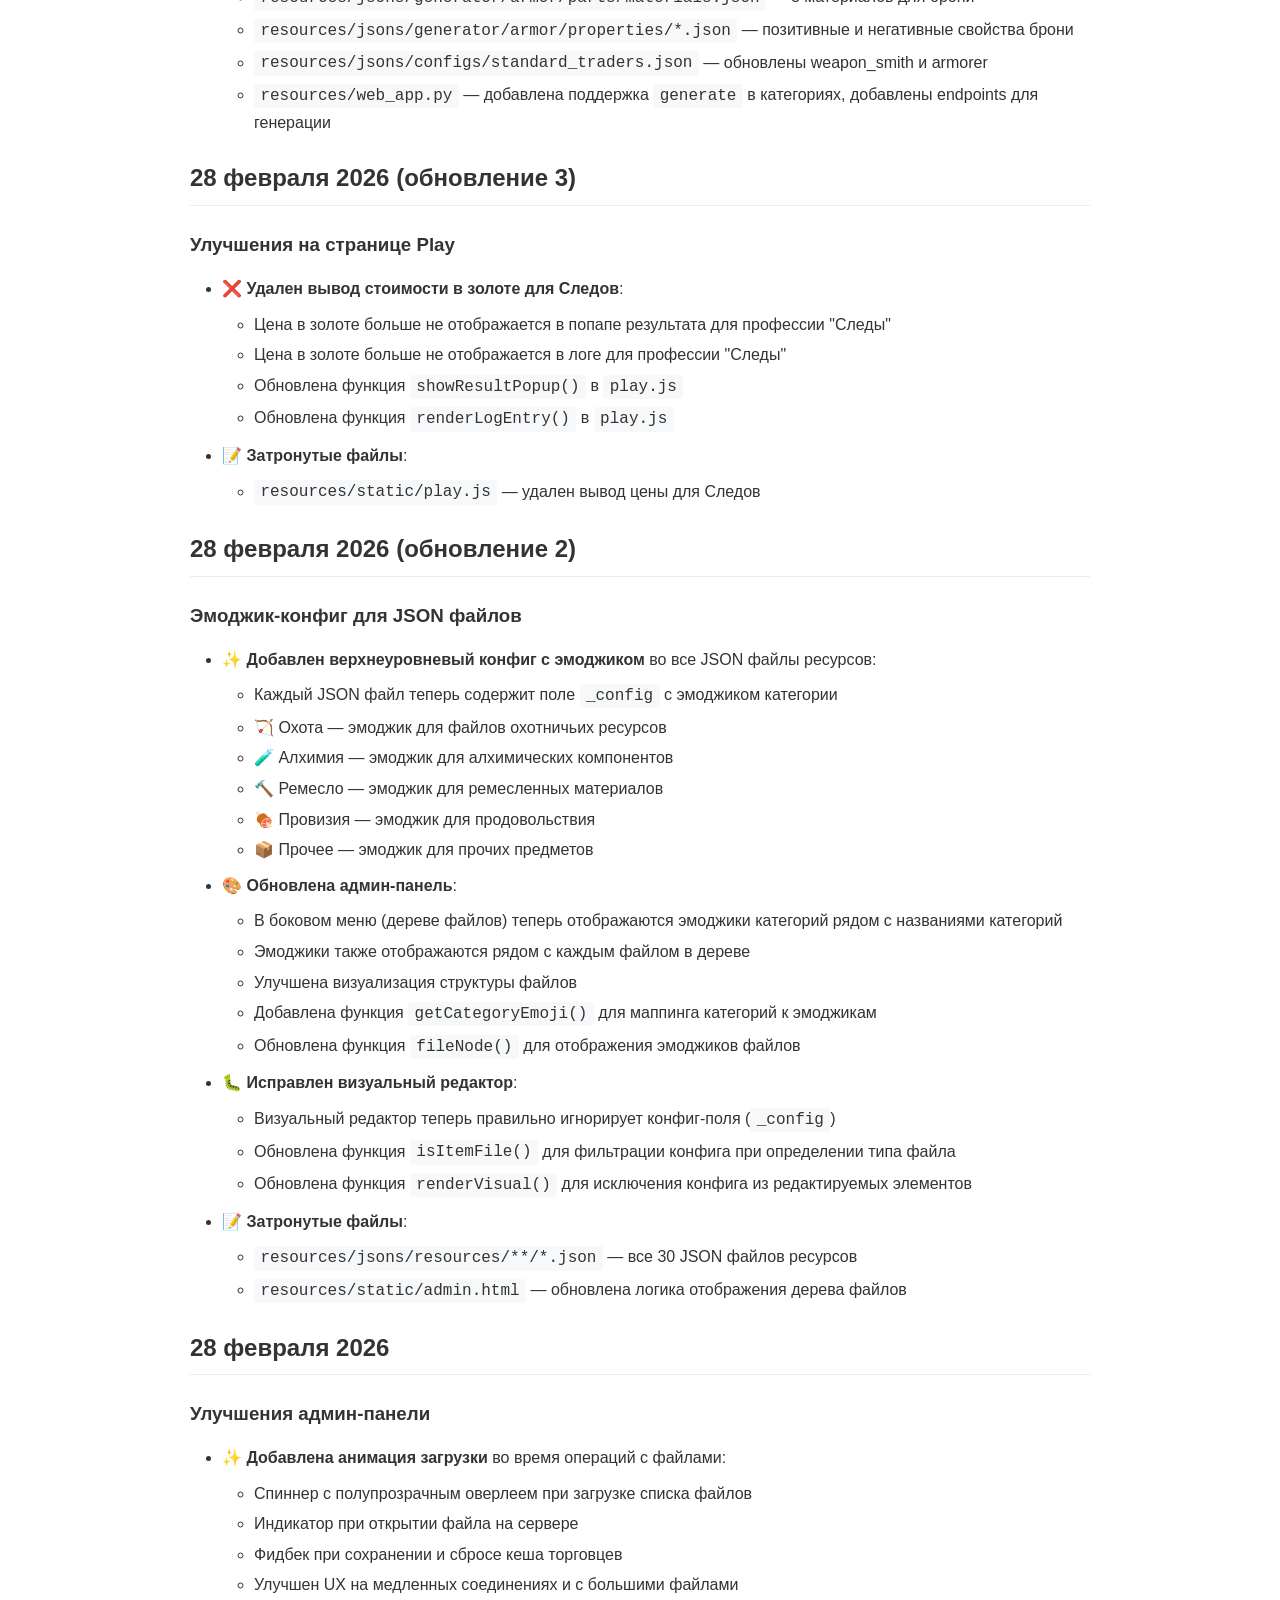
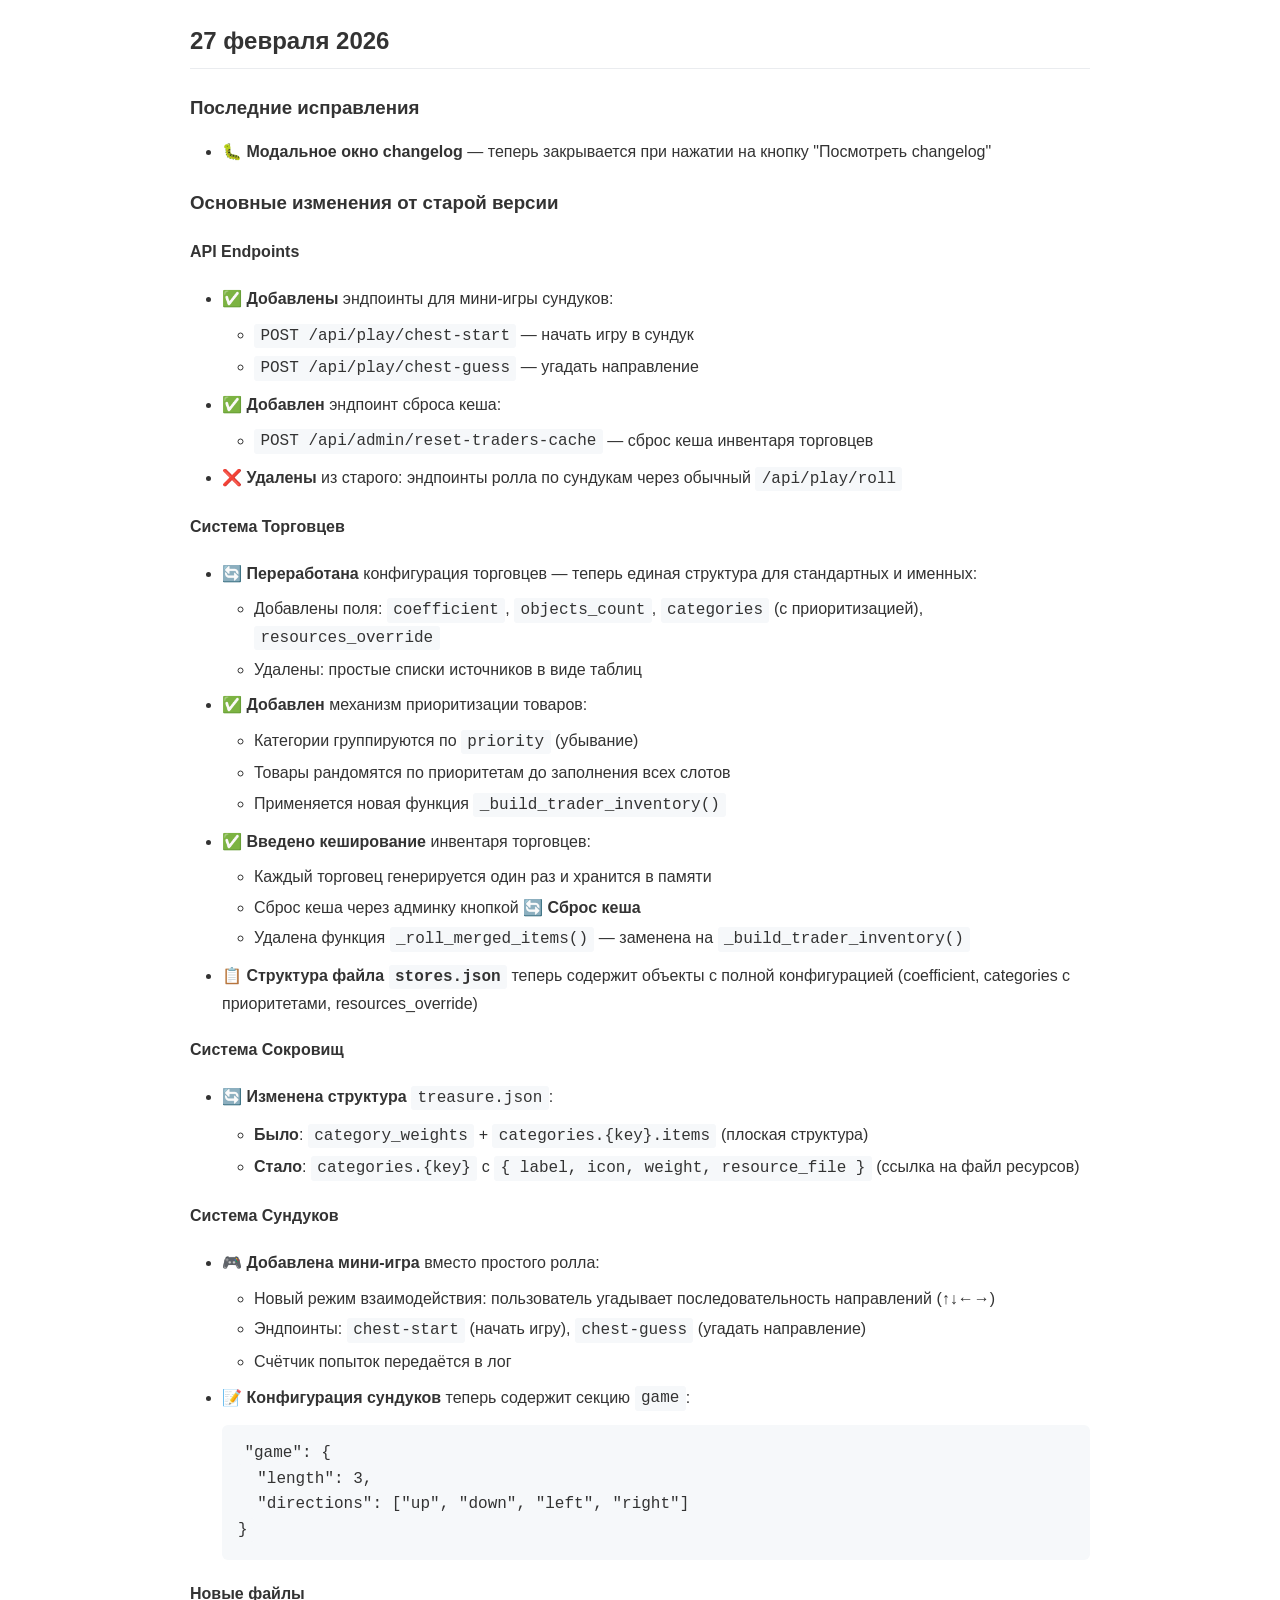
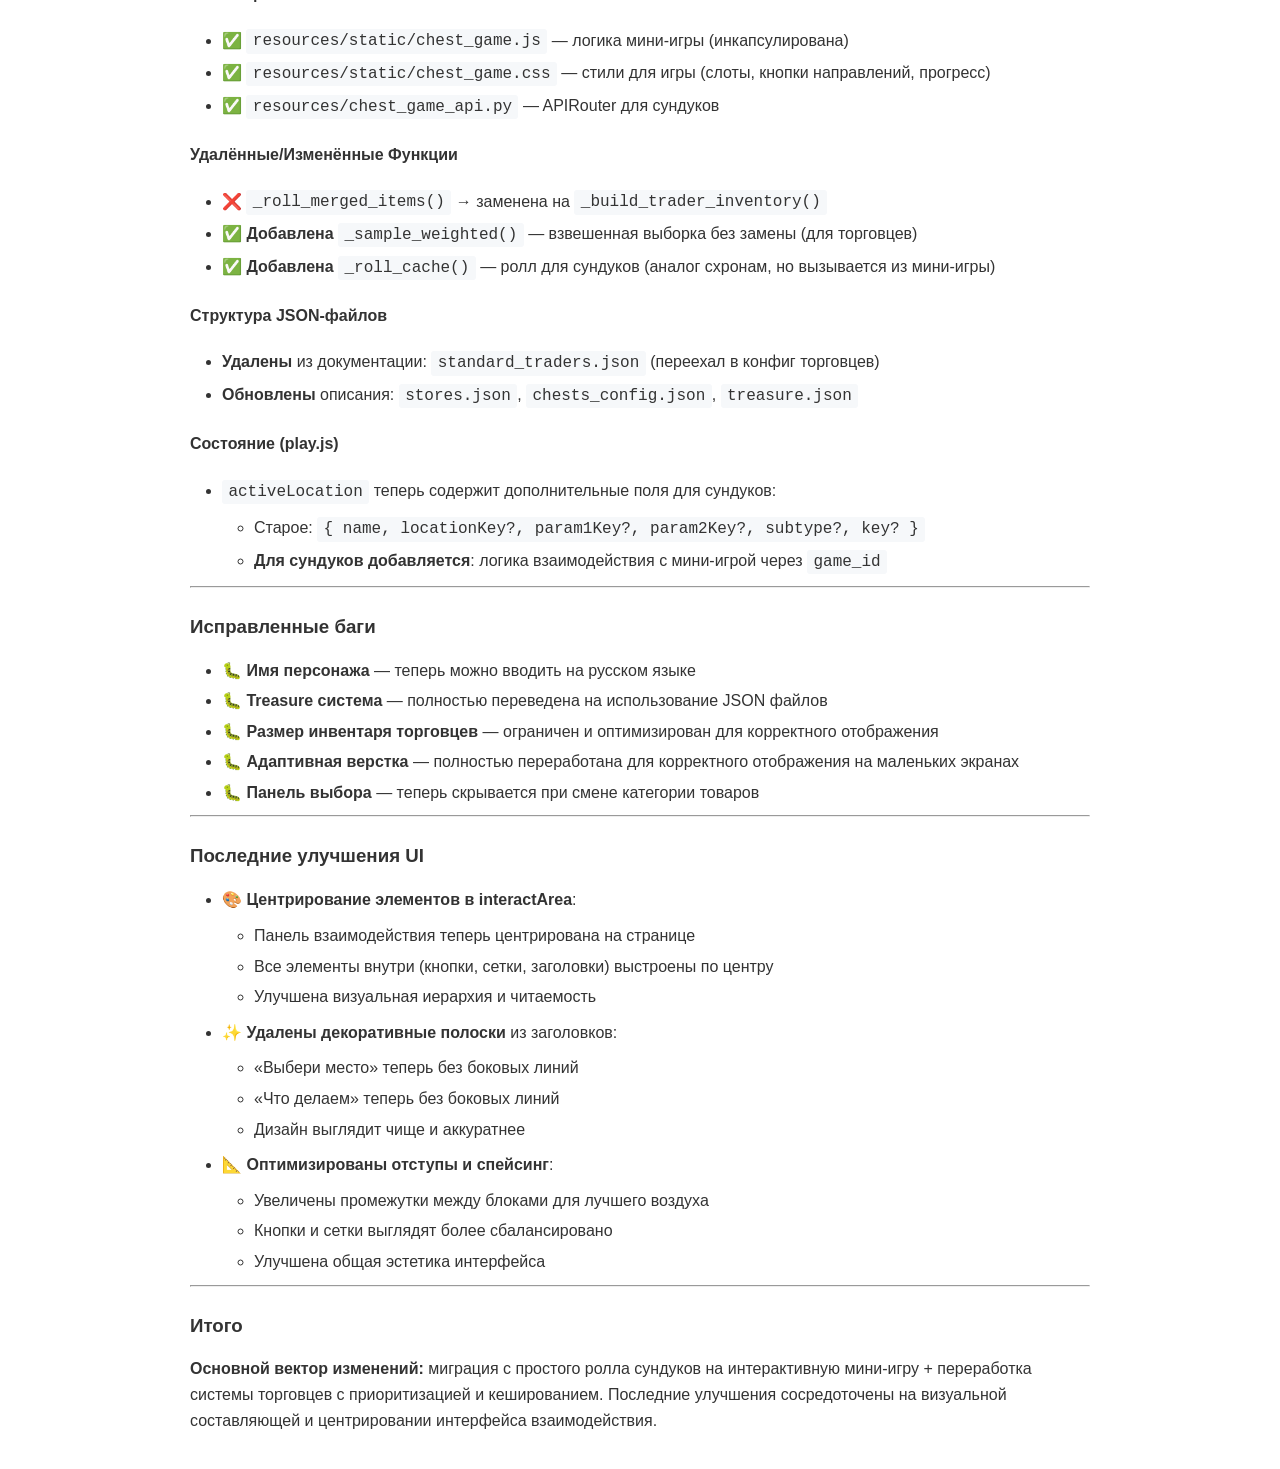
==== commit 98b6af4b: "refactor(step-0): подготовка БД — SQLAlchemy + Alembic + базовые модели - Добавлены зависимости: sql" ====
--- a/resources/static/changelog.html
+++ b/resources/static/changelog.html
@@ -58,6 +58,29 @@
 <body>
     <h1>Changelog</h1>
 
+    <h2>13 марта 2026 — Этап 0: Подготовка БД и миграций</h2>
+
+    <h3>🗄️ SQLAlchemy + Alembic</h3>
+    <ul>
+        <li>✅ <strong>Выбрана БД</strong>: SQLite для dev (легко сменить на PostgreSQL через <code>DATABASE_URL</code>)</li>
+        <li>✅ <strong>Добавлен <code>resources/core/database.py</code></strong>: настройка SQLAlchemy 2.x, <code>SessionLocal</code>, <code>Base</code>, dependency <code>get_db()</code></li>
+        <li>✅ <strong>Добавлен <code>resources/core/models.py</code></strong>: ORM-модели всех базовых таблиц:</li>
+        <ul>
+            <li><code>users</code> — пользователи (email, username, password_hash, google_id)</li>
+            <li><code>games</code> — игры (name, slug, owner_id, settings JSONB)</li>
+            <li><code>game_engines</code> — подключённые движки к игре (engine_id, config, order)</li>
+            <li><code>game_members</code> — участники игры с ролями (owner/admin/moderator/player)</li>
+            <li><code>game_invites</code> — инвайт-токены (token, role, expires_at, used_at)</li>
+        </ul>
+        <li>✅ <strong>Настроен Alembic</strong>: <code>alembic/env.py</code> подключён к моделям, поддержка autogenerate</li>
+        <li>✅ <strong>Первая миграция применена</strong>: <code>alembic/versions/c4be1ed24337_init_base_tables.py</code></li>
+        <li>✅ <strong>БД создана</strong>: <code>resources/ttrpg.db</code></li>
+        <li>🔄 <strong>requirements.txt</strong>: добавлены <code>sqlalchemy</code>, <code>alembic</code>, <code>python-jose</code>, <code>passlib[bcrypt]</code>, <code>python-multipart</code></li>
+    </ul>
+    <p><strong>Затронутые файлы:</strong> <code>requirements.txt</code>, <code>resources/core/database.py</code>, <code>resources/core/models.py</code>, <code>alembic/</code></p>
+
+    <hr>
+
     <h2>28 февраля 2026 (обновление 9)</h2>
 
     <h3>📄 Рендеринг Markdown</h3>
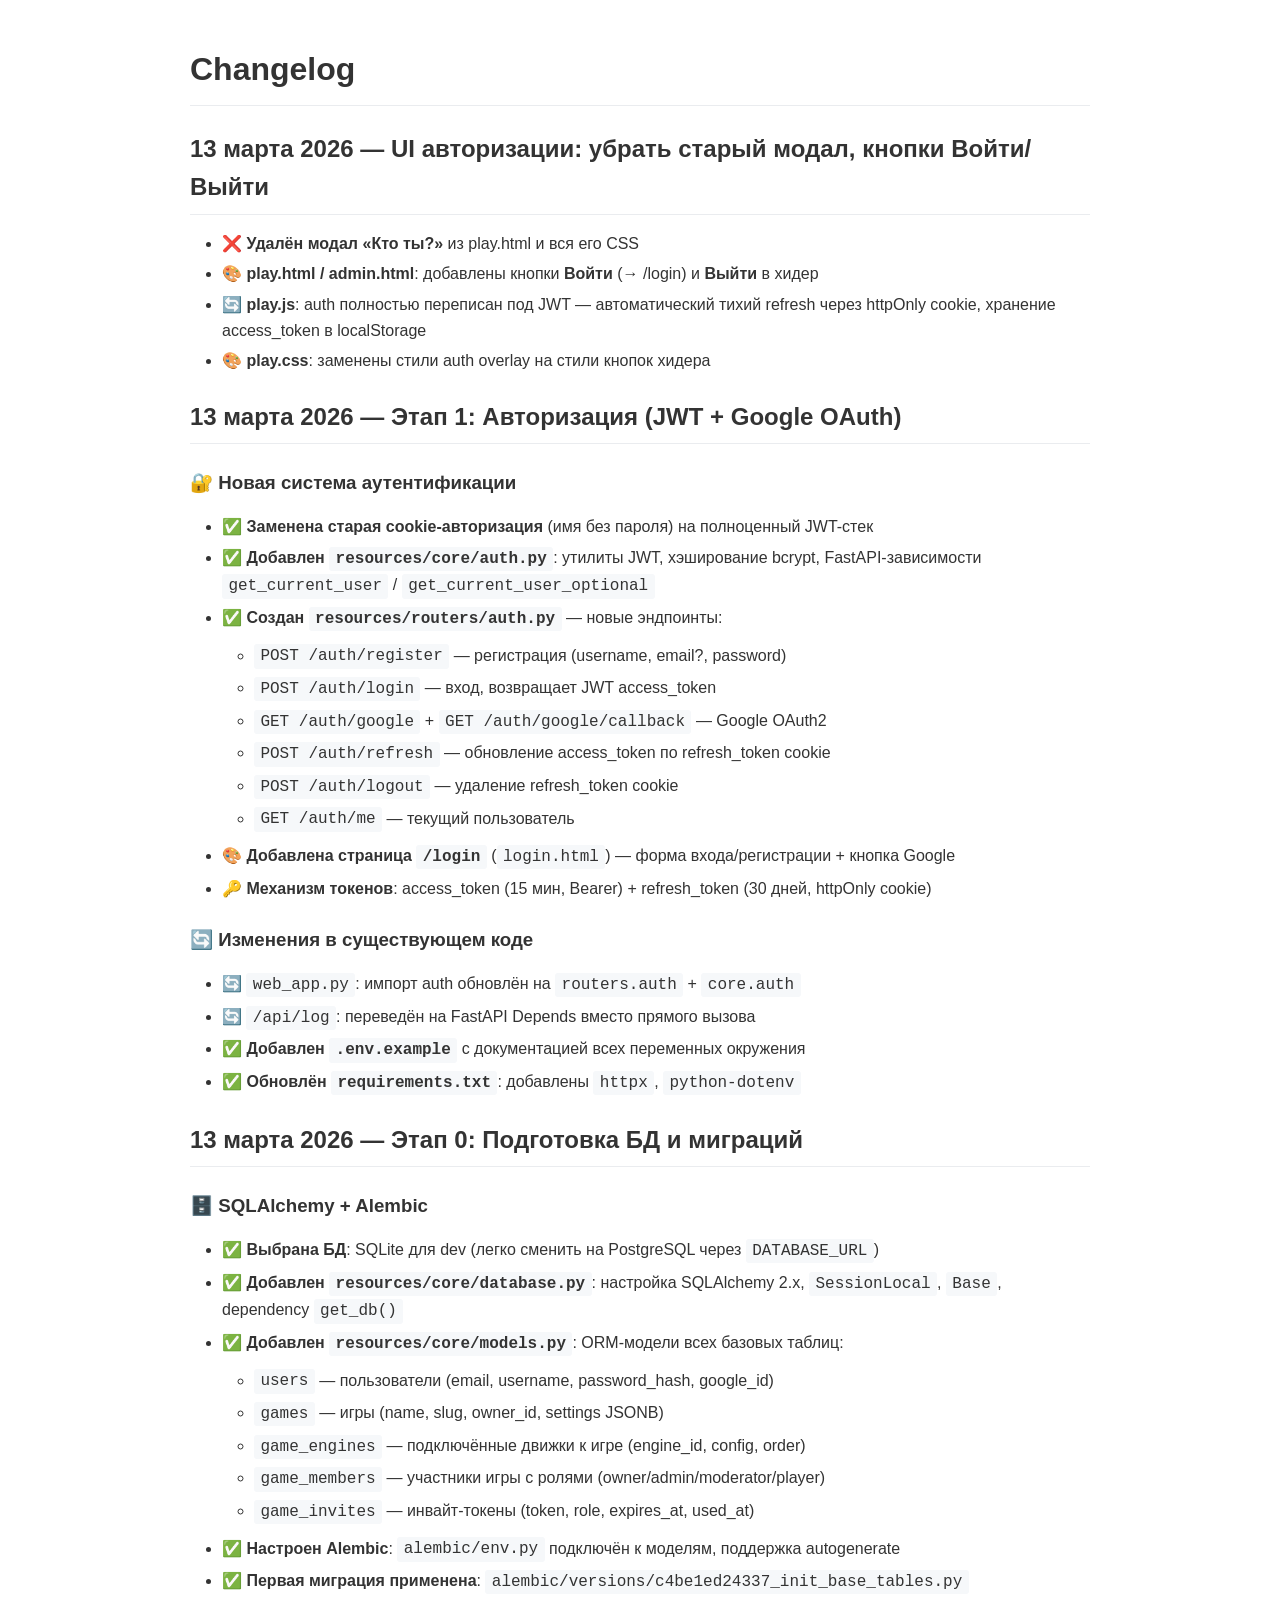
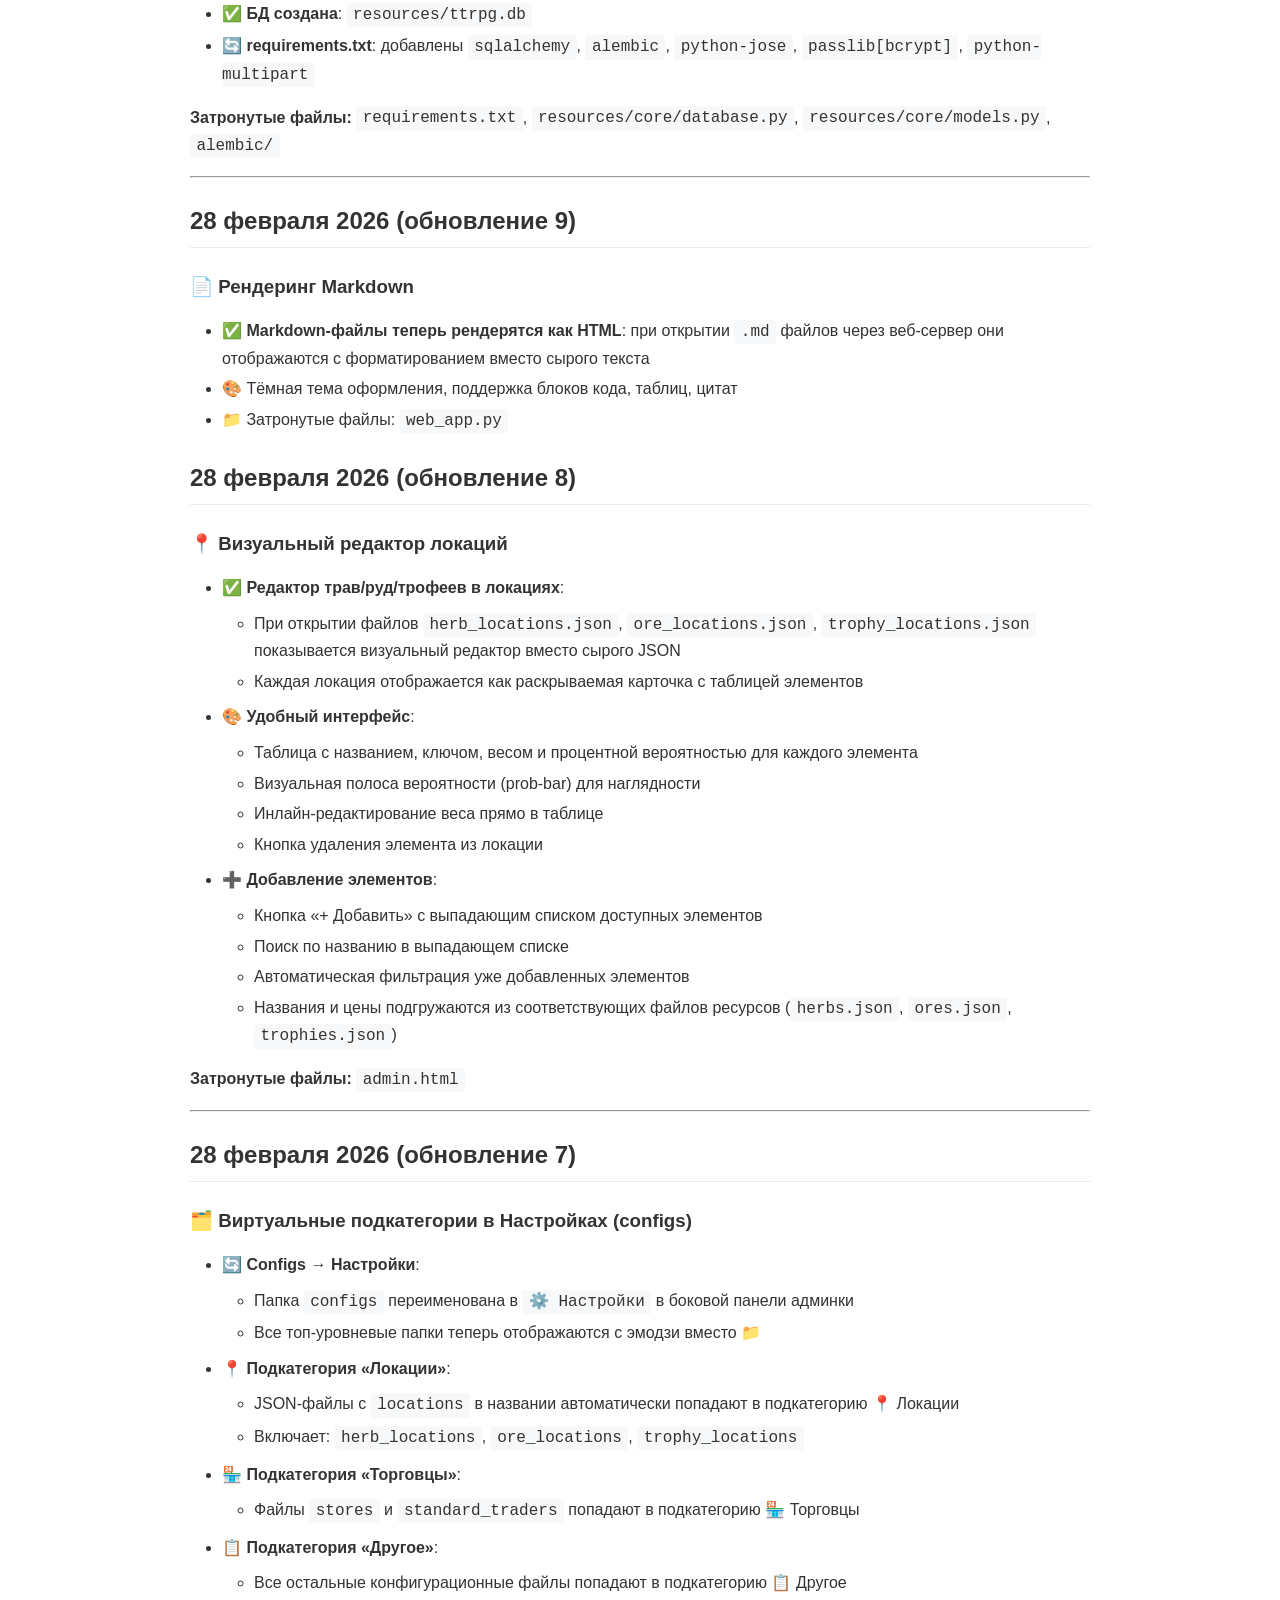
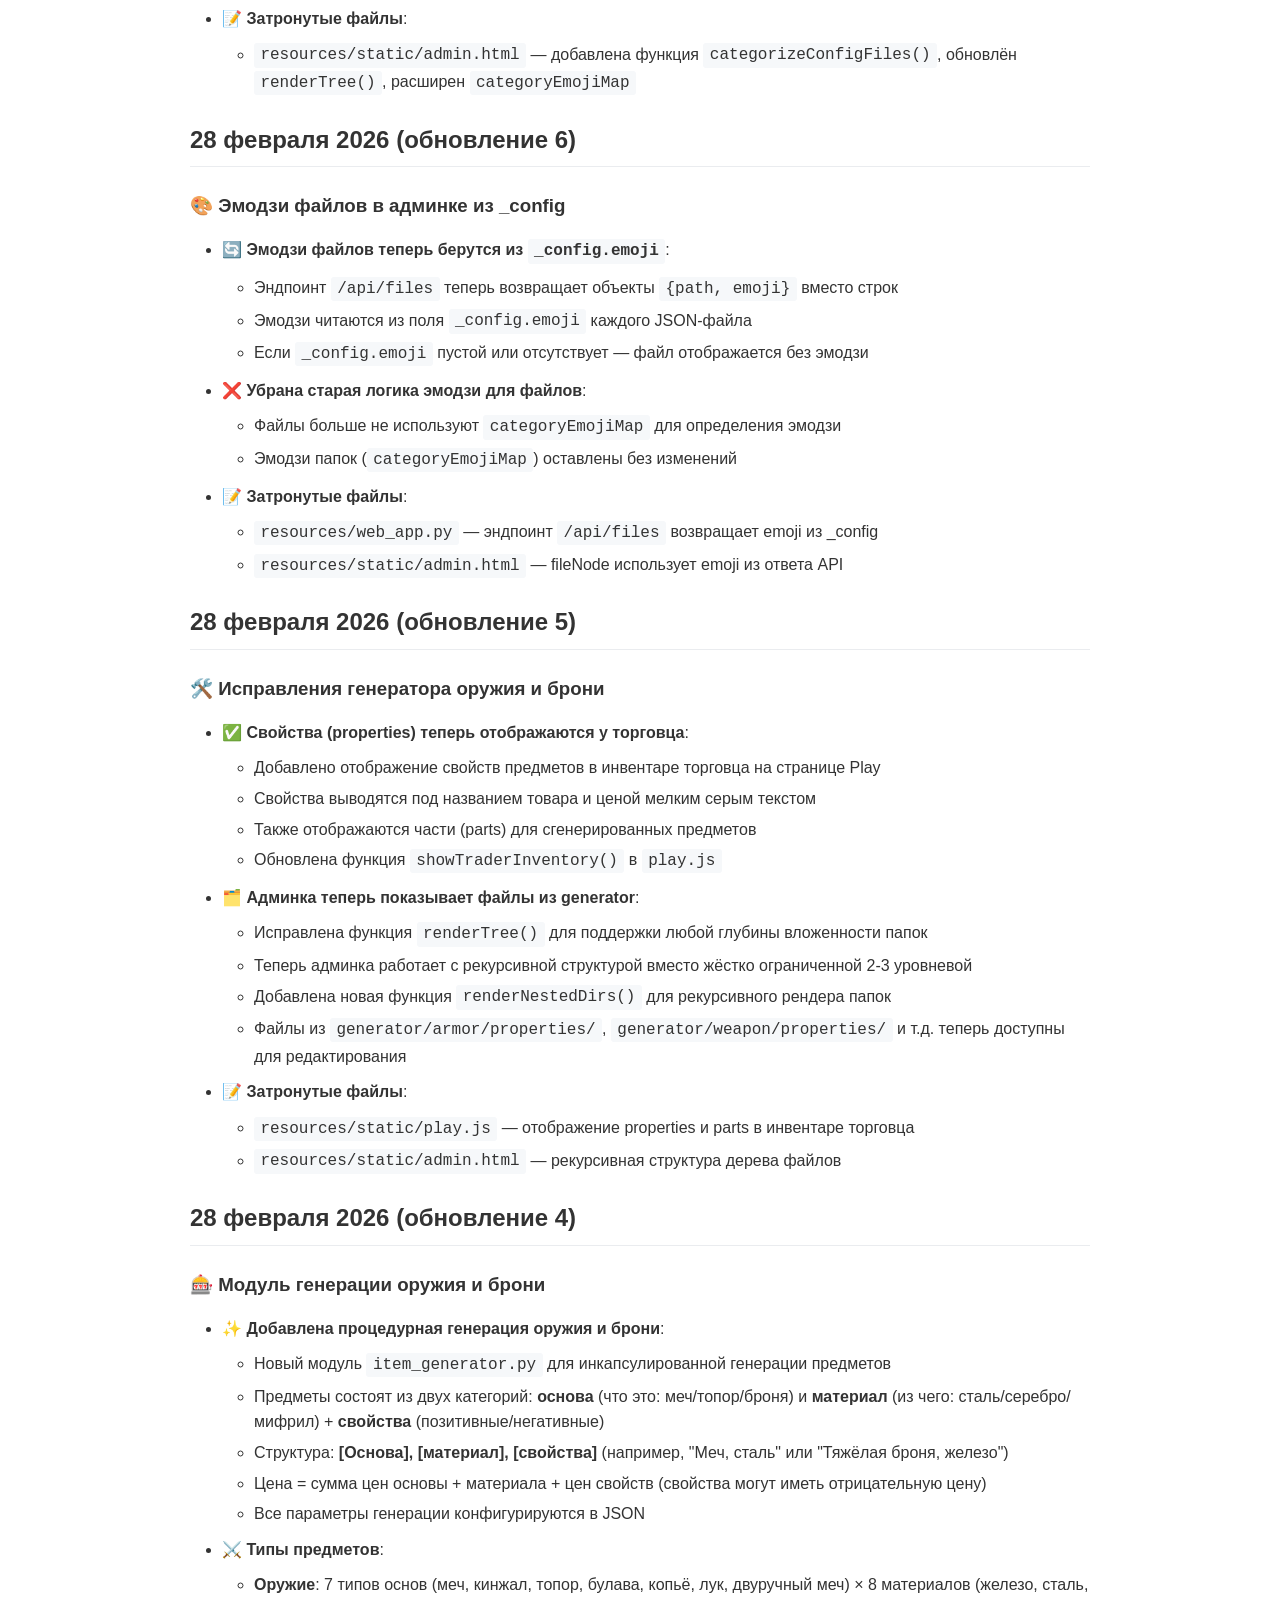
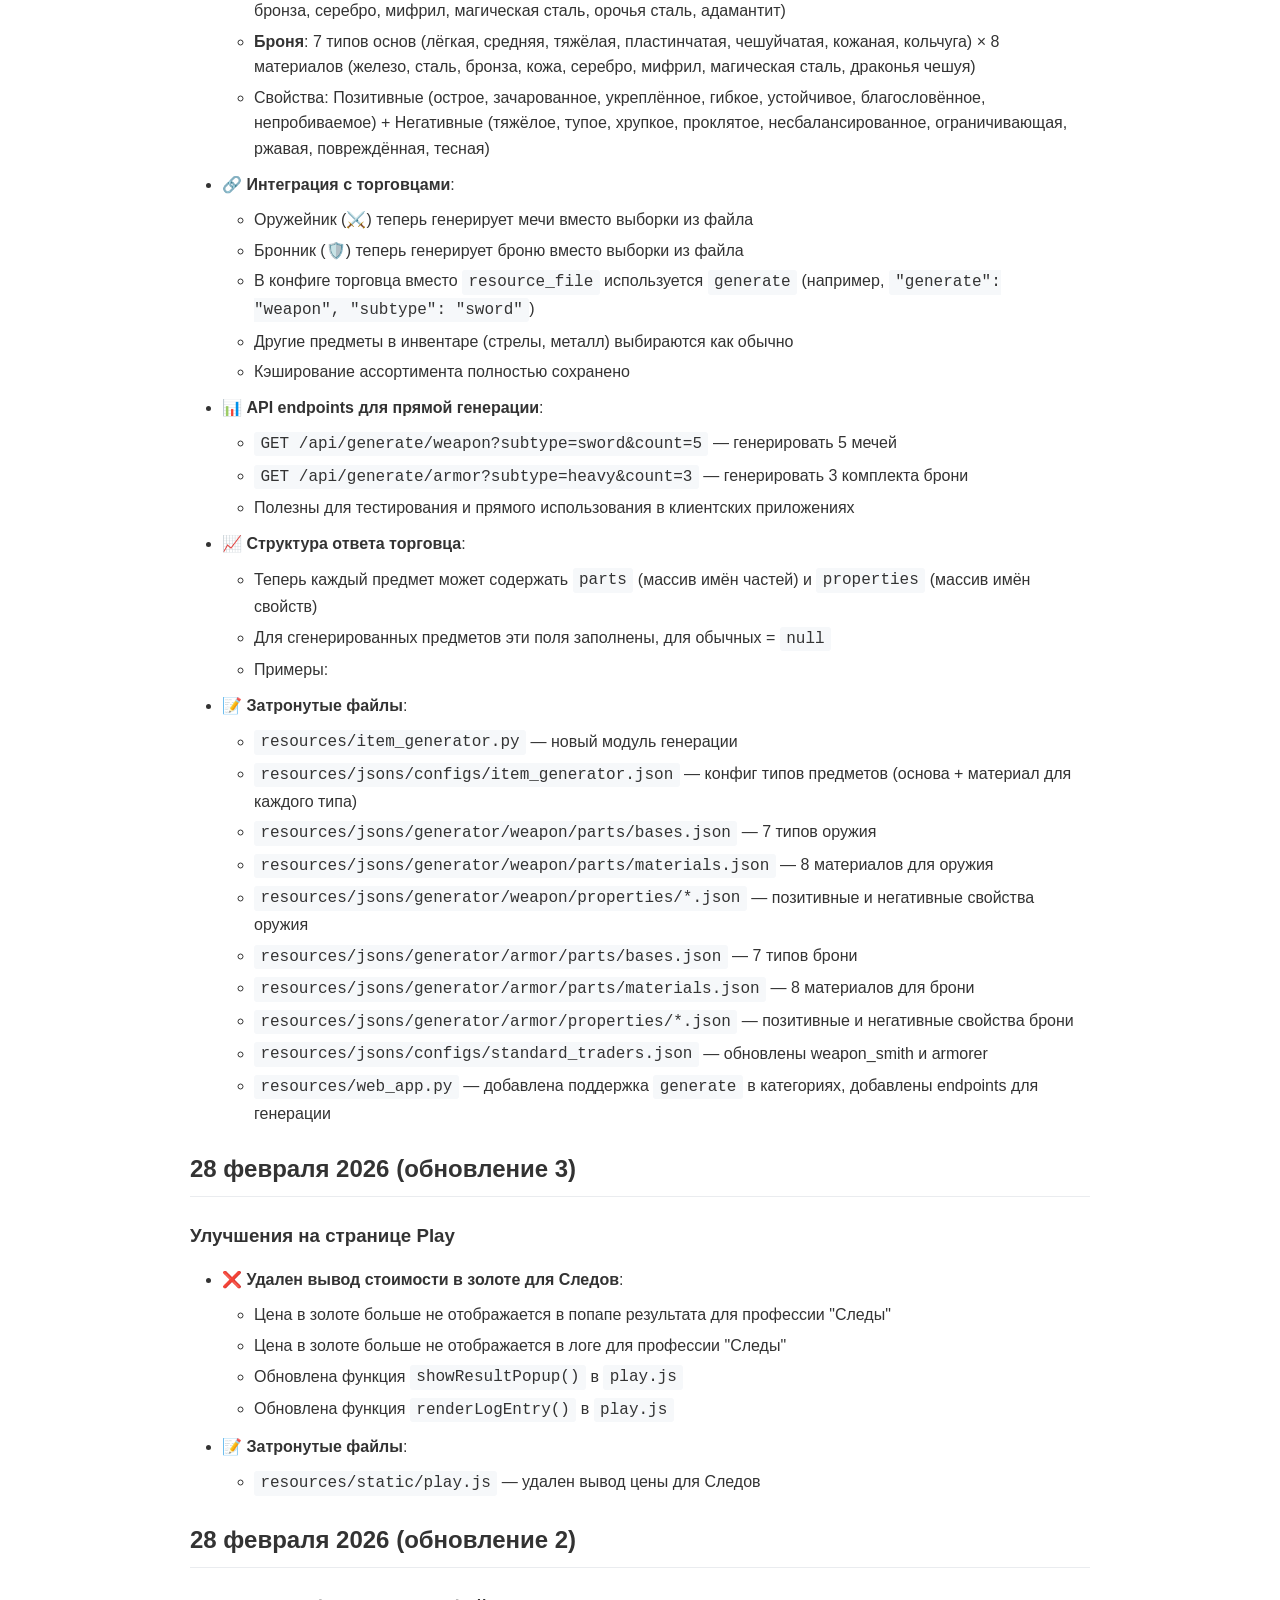
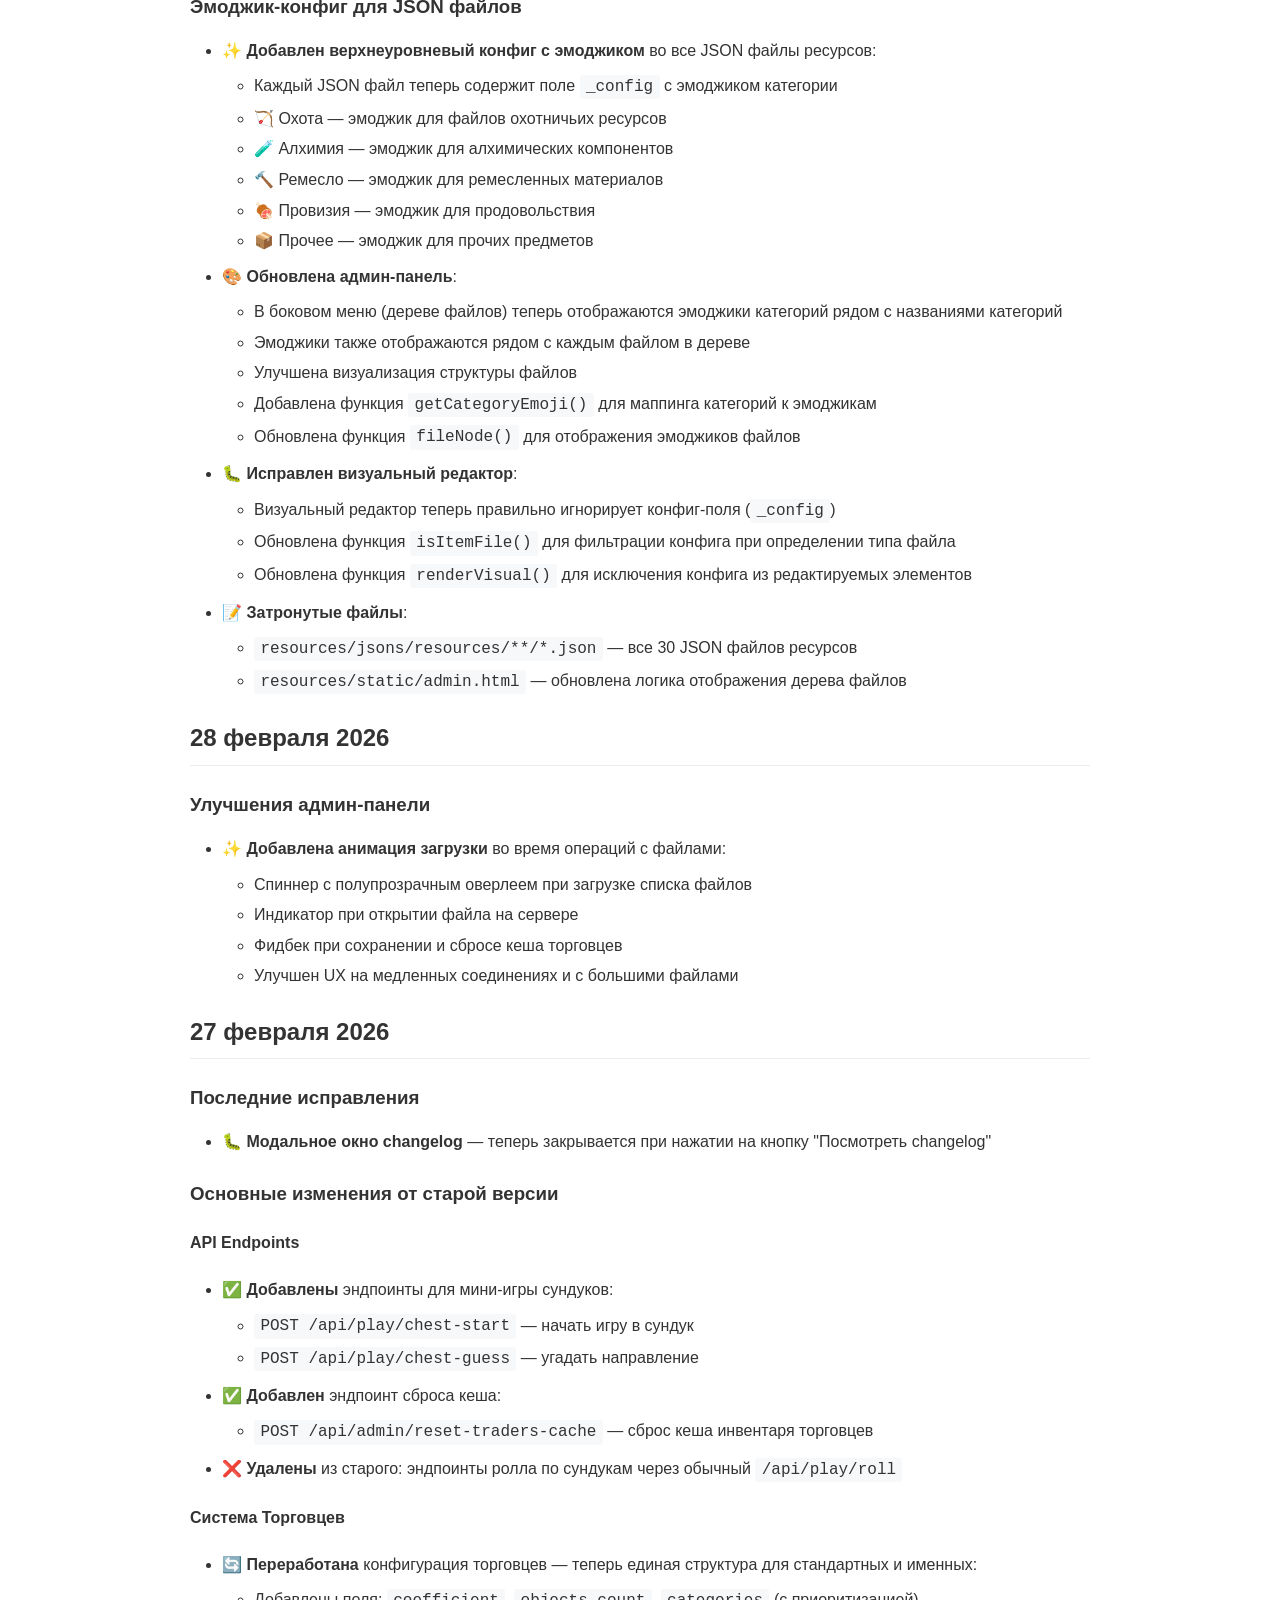
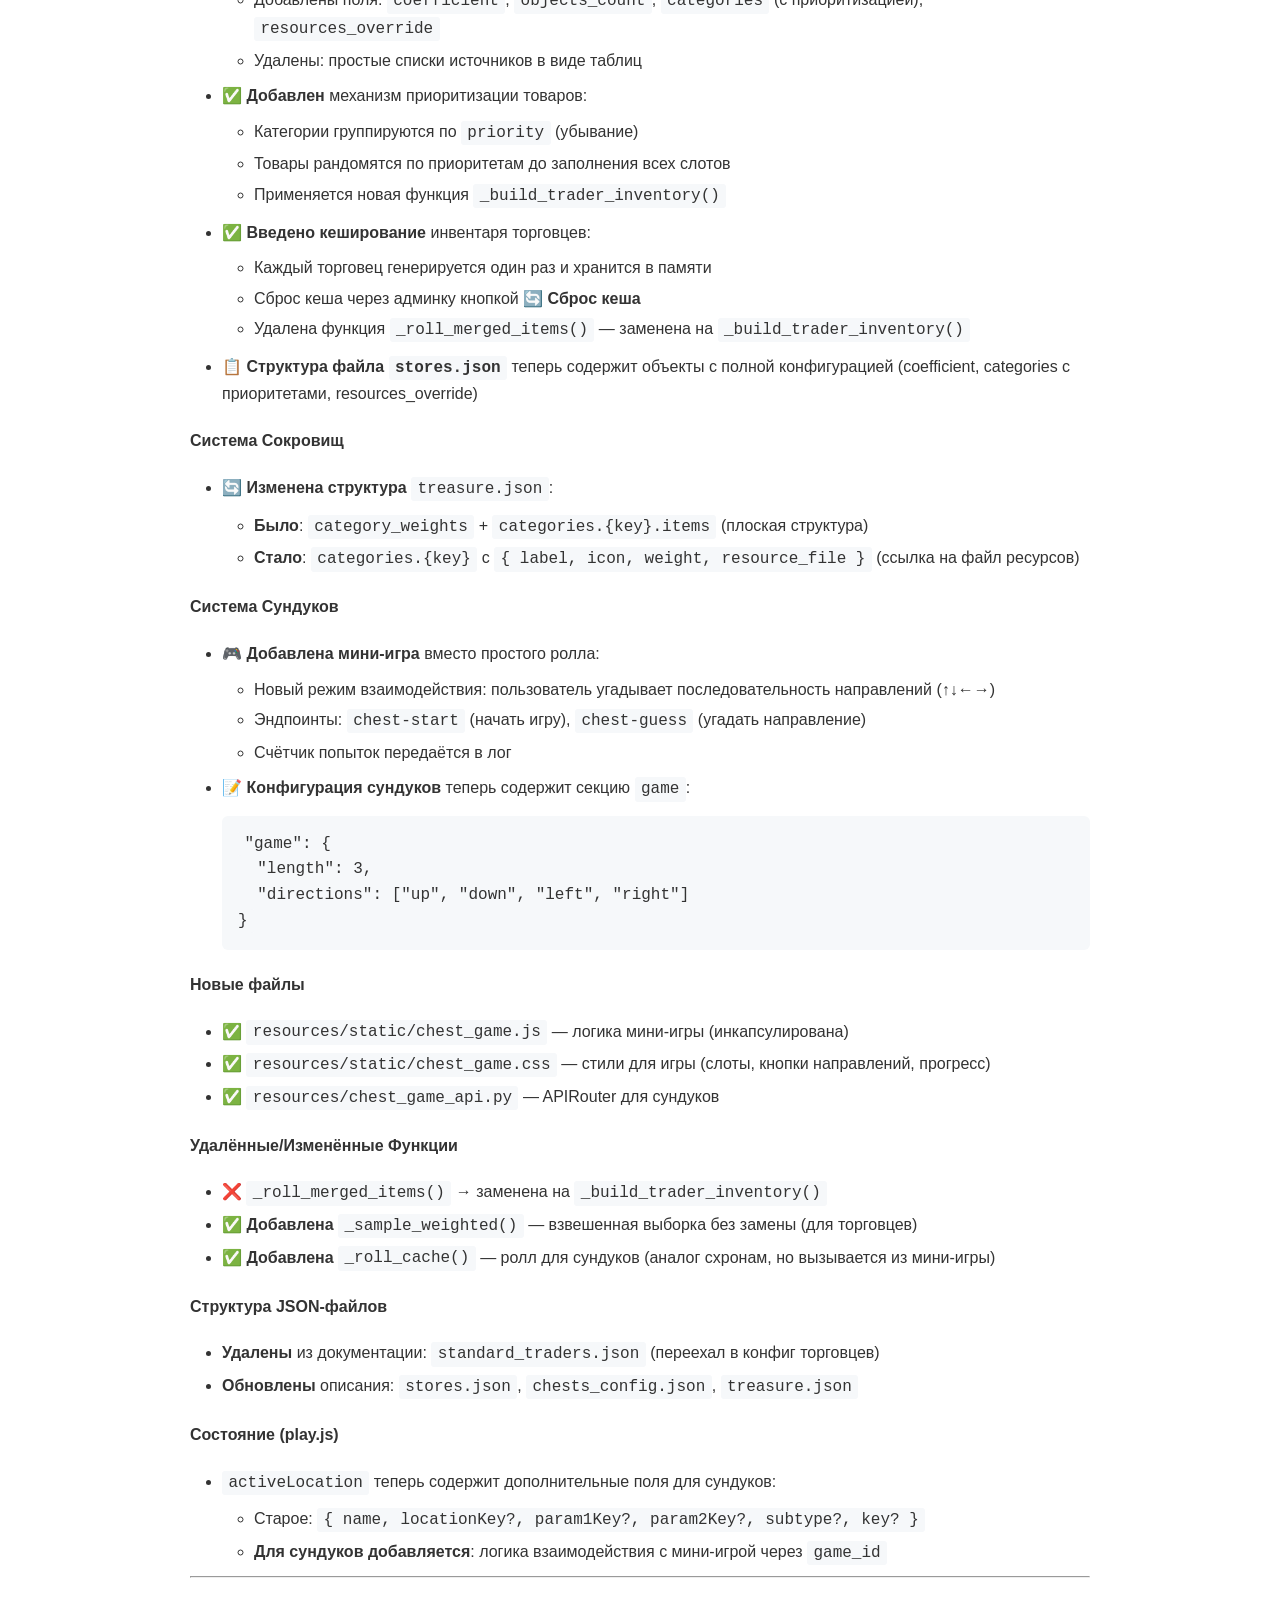
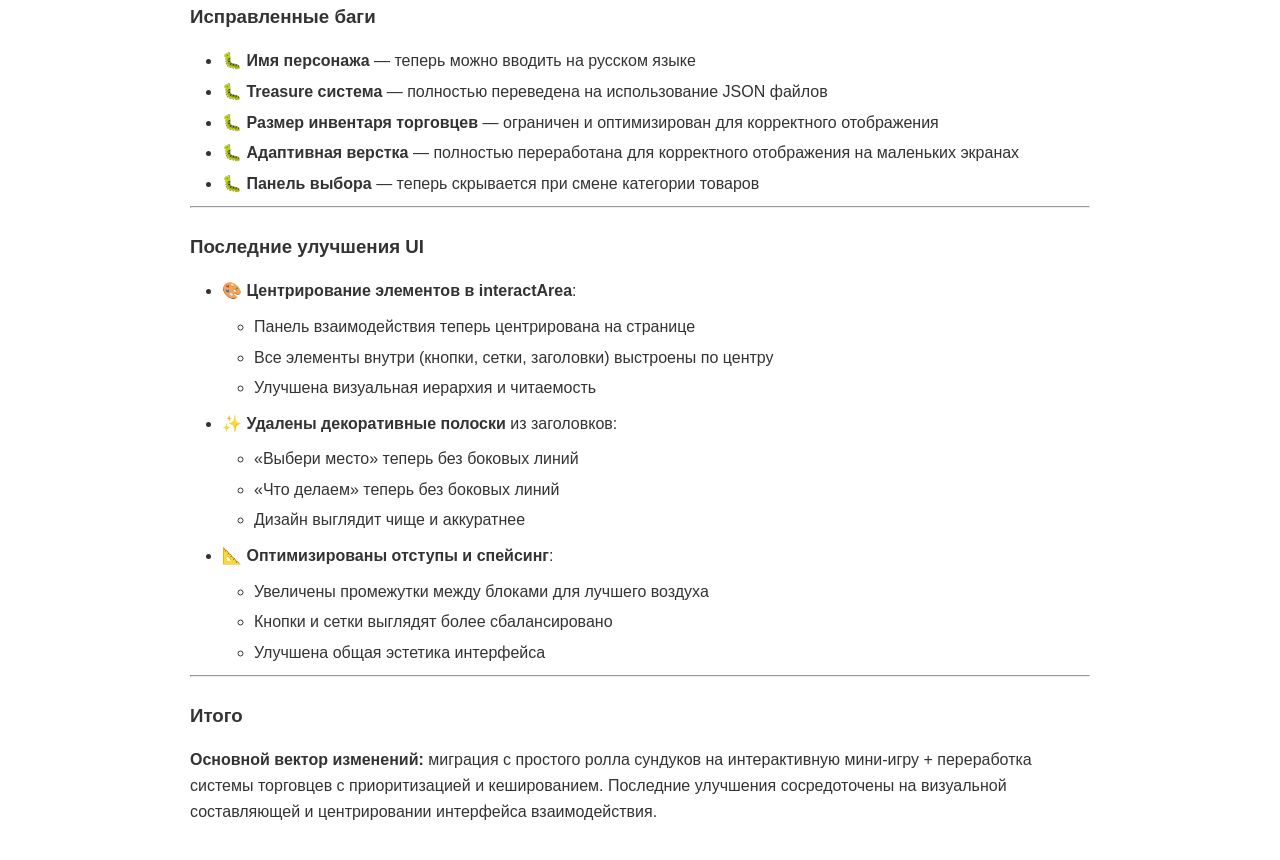
==== commit 3b59a688: "feat(step-1): авторизация — JWT, Google OAuth, UI входа/выхода - core/auth.py: JWT-утилиты, bcrypt (" ====
--- a/resources/static/changelog.html
+++ b/resources/static/changelog.html
@@ -58,6 +58,41 @@
 <body>
     <h1>Changelog</h1>
 
+    <h2>13 марта 2026 — UI авторизации: убрать старый модал, кнопки Войти/Выйти</h2>
+    <ul>
+        <li>❌ <strong>Удалён модал «Кто ты?»</strong> из play.html и вся его CSS</li>
+        <li>🎨 <strong>play.html / admin.html</strong>: добавлены кнопки <strong>Войти</strong> (→ /login) и <strong>Выйти</strong> в хидер</li>
+        <li>🔄 <strong>play.js</strong>: auth полностью переписан под JWT — автоматический тихий refresh через httpOnly cookie, хранение access_token в localStorage</li>
+        <li>🎨 <strong>play.css</strong>: заменены стили auth overlay на стили кнопок хидера</li>
+    </ul>
+
+    <h2>13 марта 2026 — Этап 1: Авторизация (JWT + Google OAuth)</h2>
+
+    <h3>🔐 Новая система аутентификации</h3>
+    <ul>
+        <li>✅ <strong>Заменена старая cookie-авторизация</strong> (имя без пароля) на полноценный JWT-стек</li>
+        <li>✅ <strong>Добавлен <code>resources/core/auth.py</code></strong>: утилиты JWT, хэширование bcrypt, FastAPI-зависимости <code>get_current_user</code> / <code>get_current_user_optional</code></li>
+        <li>✅ <strong>Создан <code>resources/routers/auth.py</code></strong> — новые эндпоинты:</li>
+        <ul>
+            <li><code>POST /auth/register</code> — регистрация (username, email?, password)</li>
+            <li><code>POST /auth/login</code> — вход, возвращает JWT access_token</li>
+            <li><code>GET /auth/google</code> + <code>GET /auth/google/callback</code> — Google OAuth2</li>
+            <li><code>POST /auth/refresh</code> — обновление access_token по refresh_token cookie</li>
+            <li><code>POST /auth/logout</code> — удаление refresh_token cookie</li>
+            <li><code>GET /auth/me</code> — текущий пользователь</li>
+        </ul>
+        <li>🎨 <strong>Добавлена страница <code>/login</code></strong> (<code>login.html</code>) — форма входа/регистрации + кнопка Google</li>
+        <li>🔑 <strong>Механизм токенов</strong>: access_token (15 мин, Bearer) + refresh_token (30 дней, httpOnly cookie)</li>
+    </ul>
+
+    <h3>🔄 Изменения в существующем коде</h3>
+    <ul>
+        <li>🔄 <code>web_app.py</code>: импорт auth обновлён на <code>routers.auth</code> + <code>core.auth</code></li>
+        <li>🔄 <code>/api/log</code>: переведён на FastAPI Depends вместо прямого вызова</li>
+        <li>✅ <strong>Добавлен <code>.env.example</code></strong> с документацией всех переменных окружения</li>
+        <li>✅ <strong>Обновлён <code>requirements.txt</code></strong>: добавлены <code>httpx</code>, <code>python-dotenv</code></li>
+    </ul>
+
     <h2>13 марта 2026 — Этап 0: Подготовка БД и миграций</h2>
 
     <h3>🗄️ SQLAlchemy + Alembic</h3>
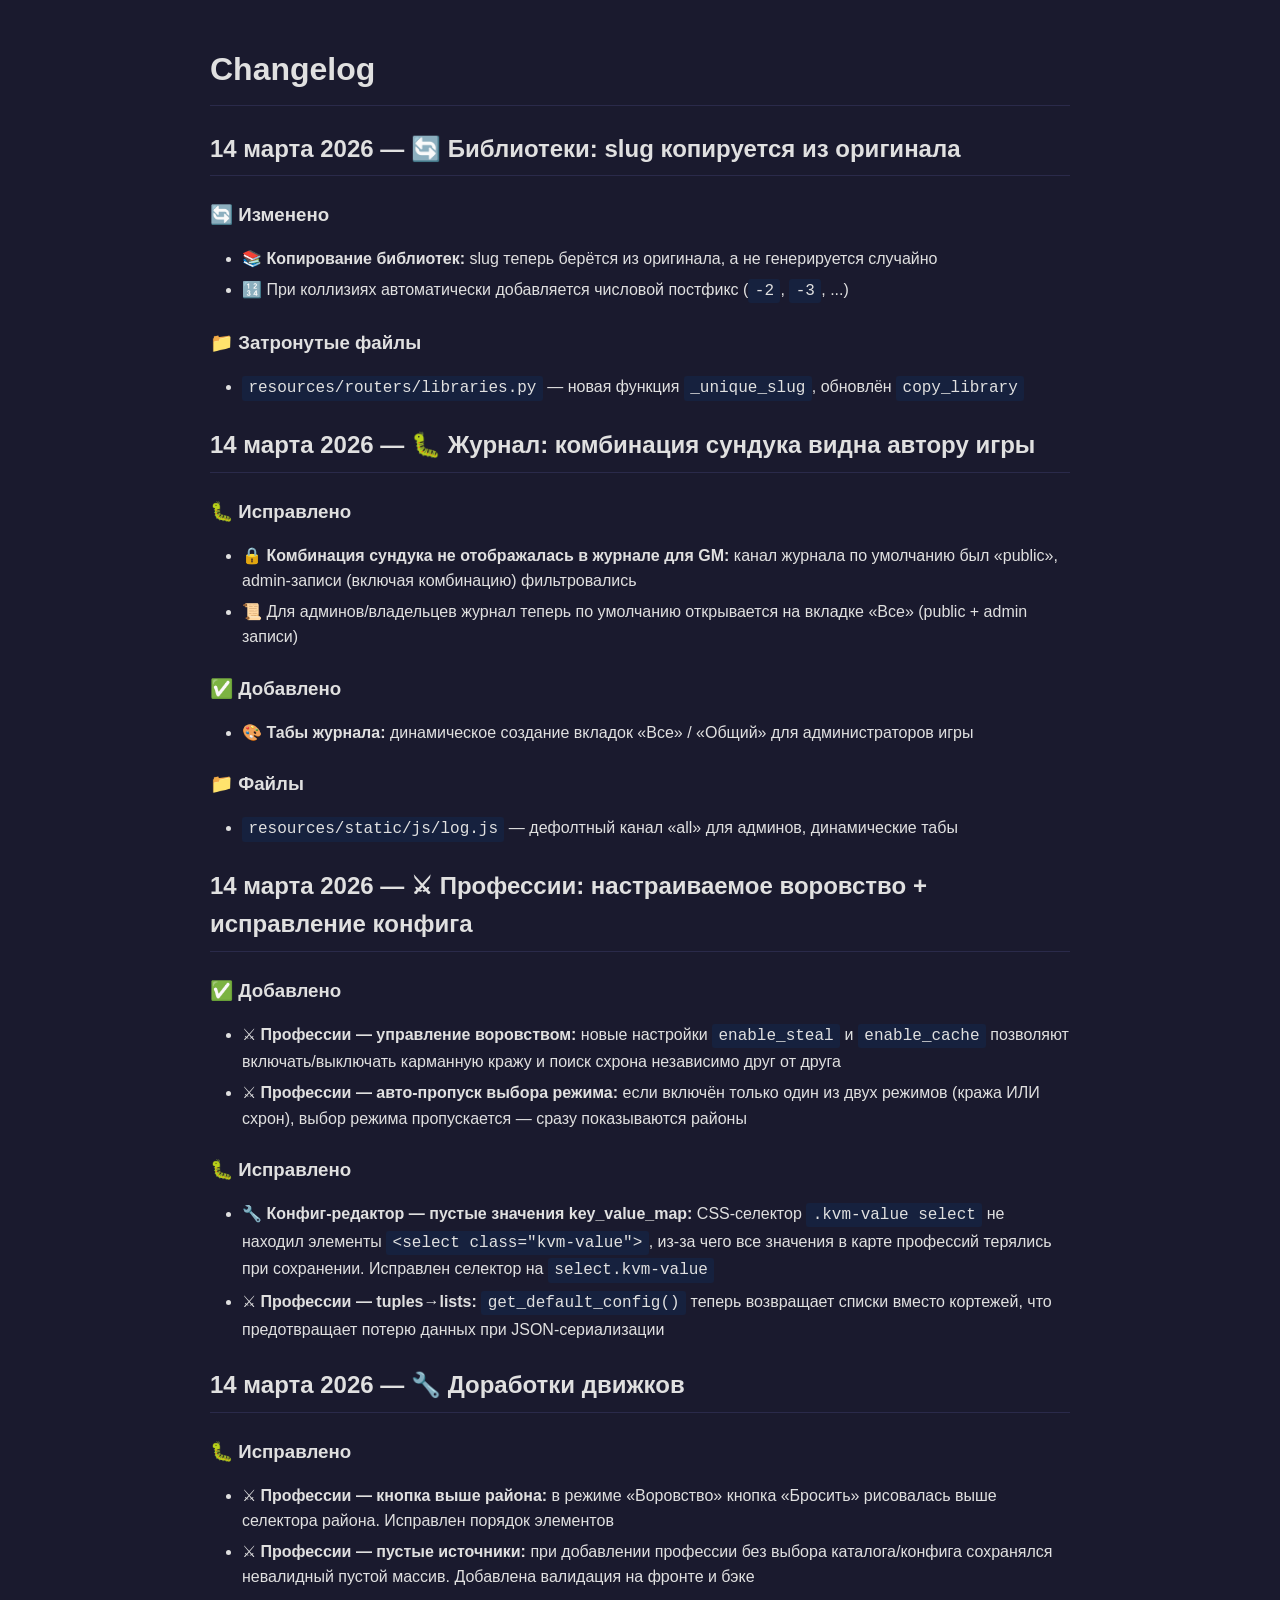
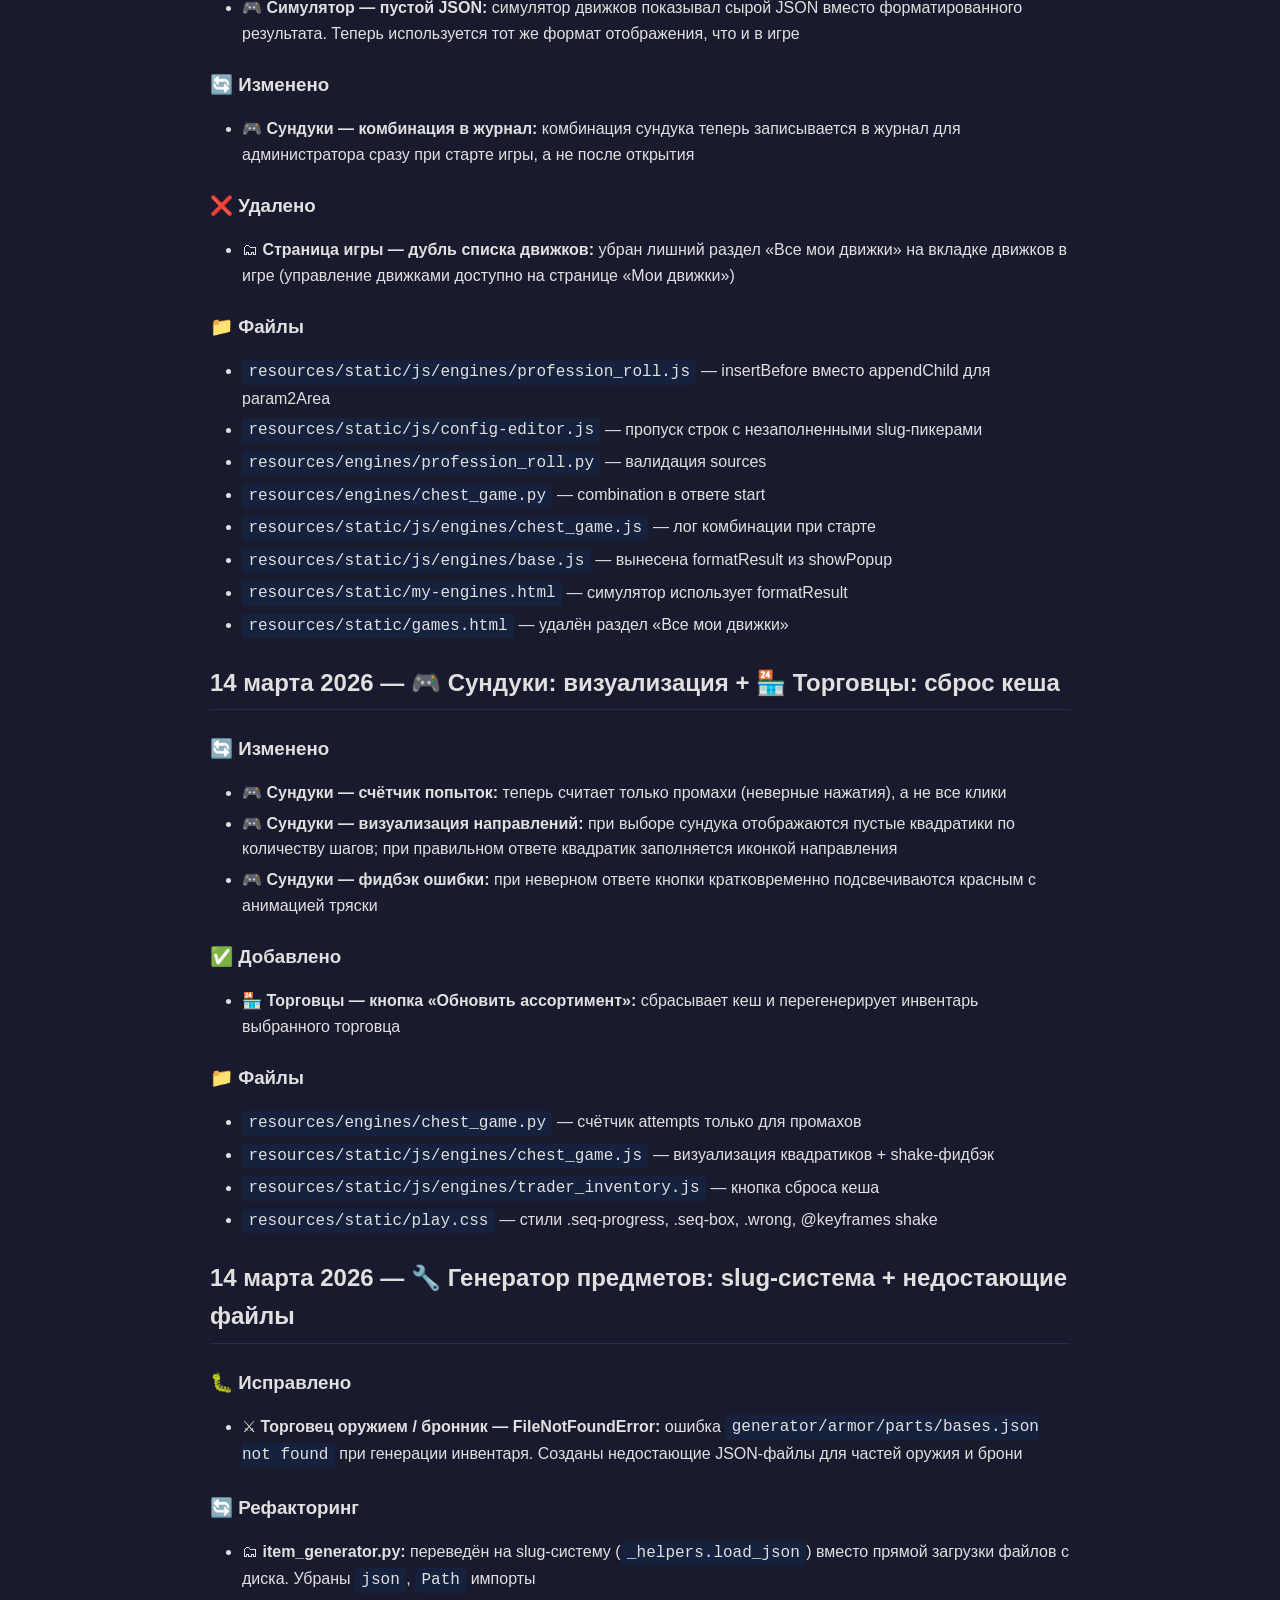
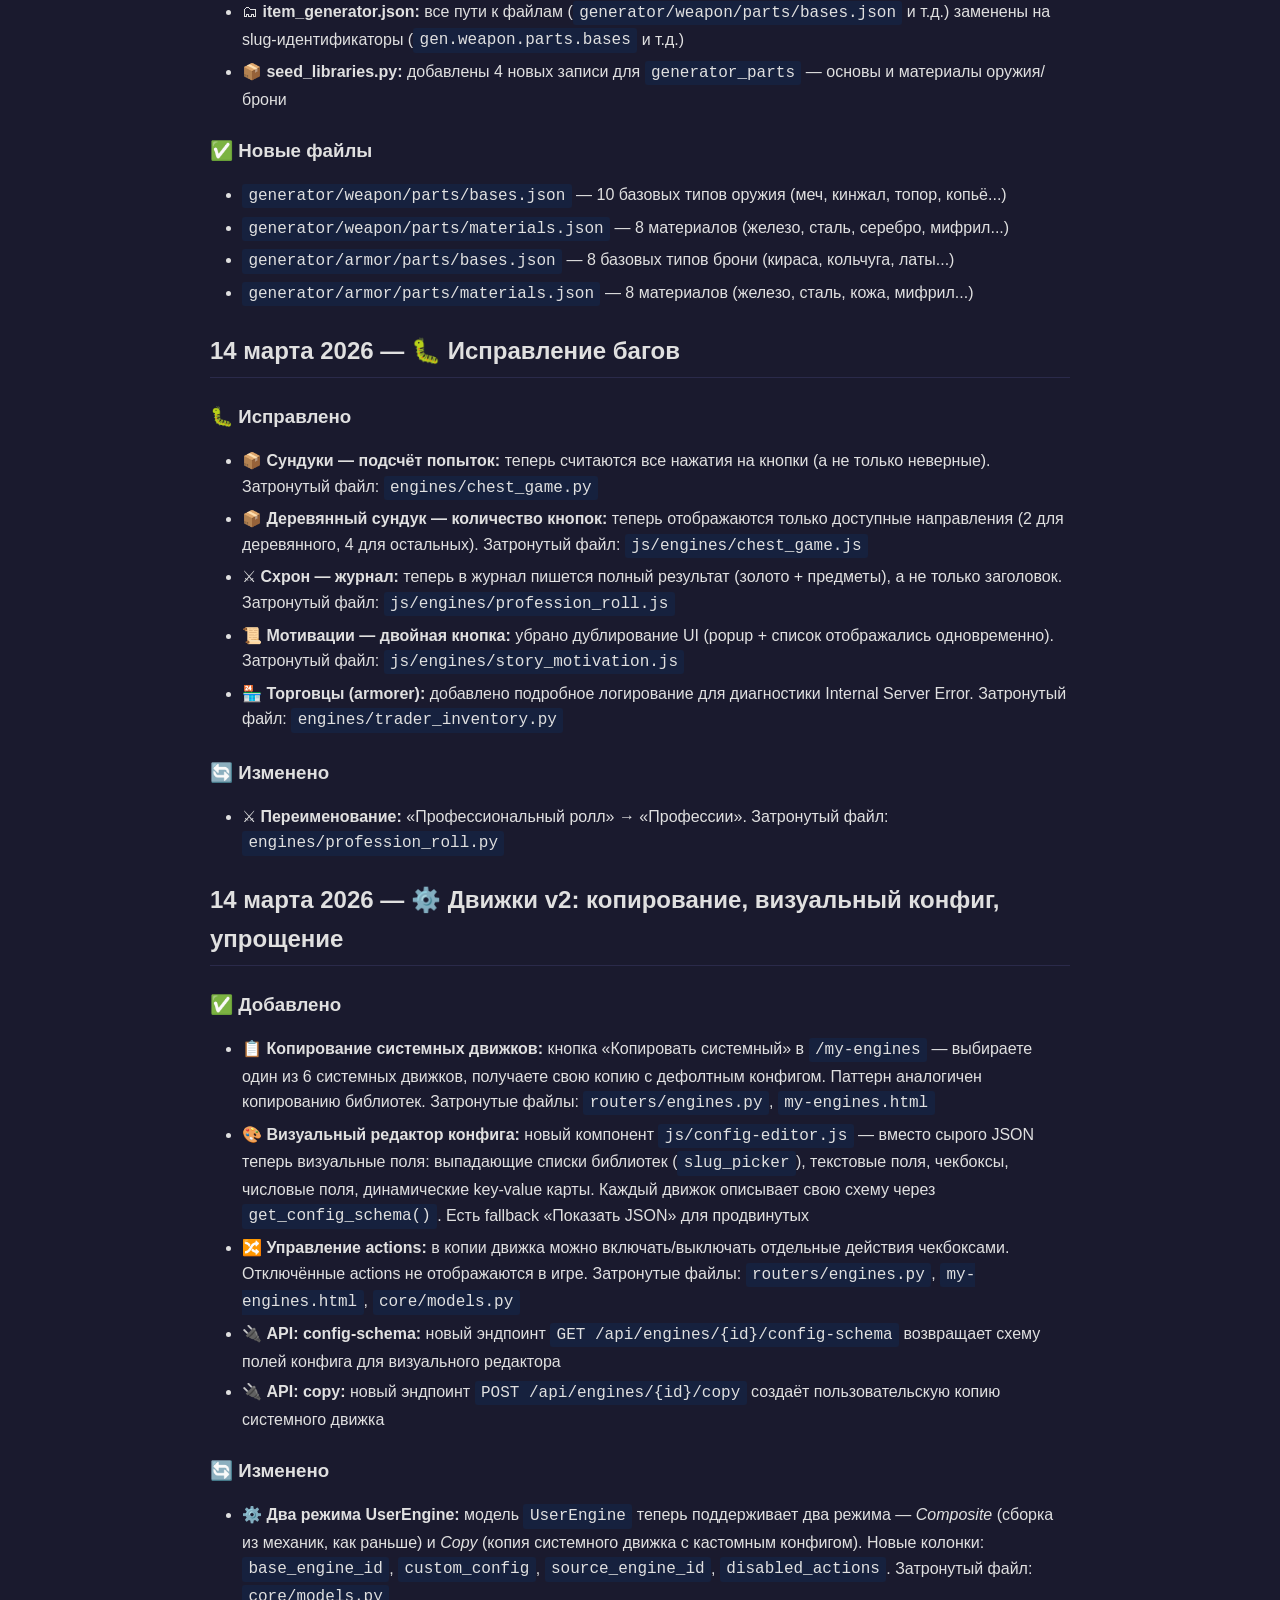
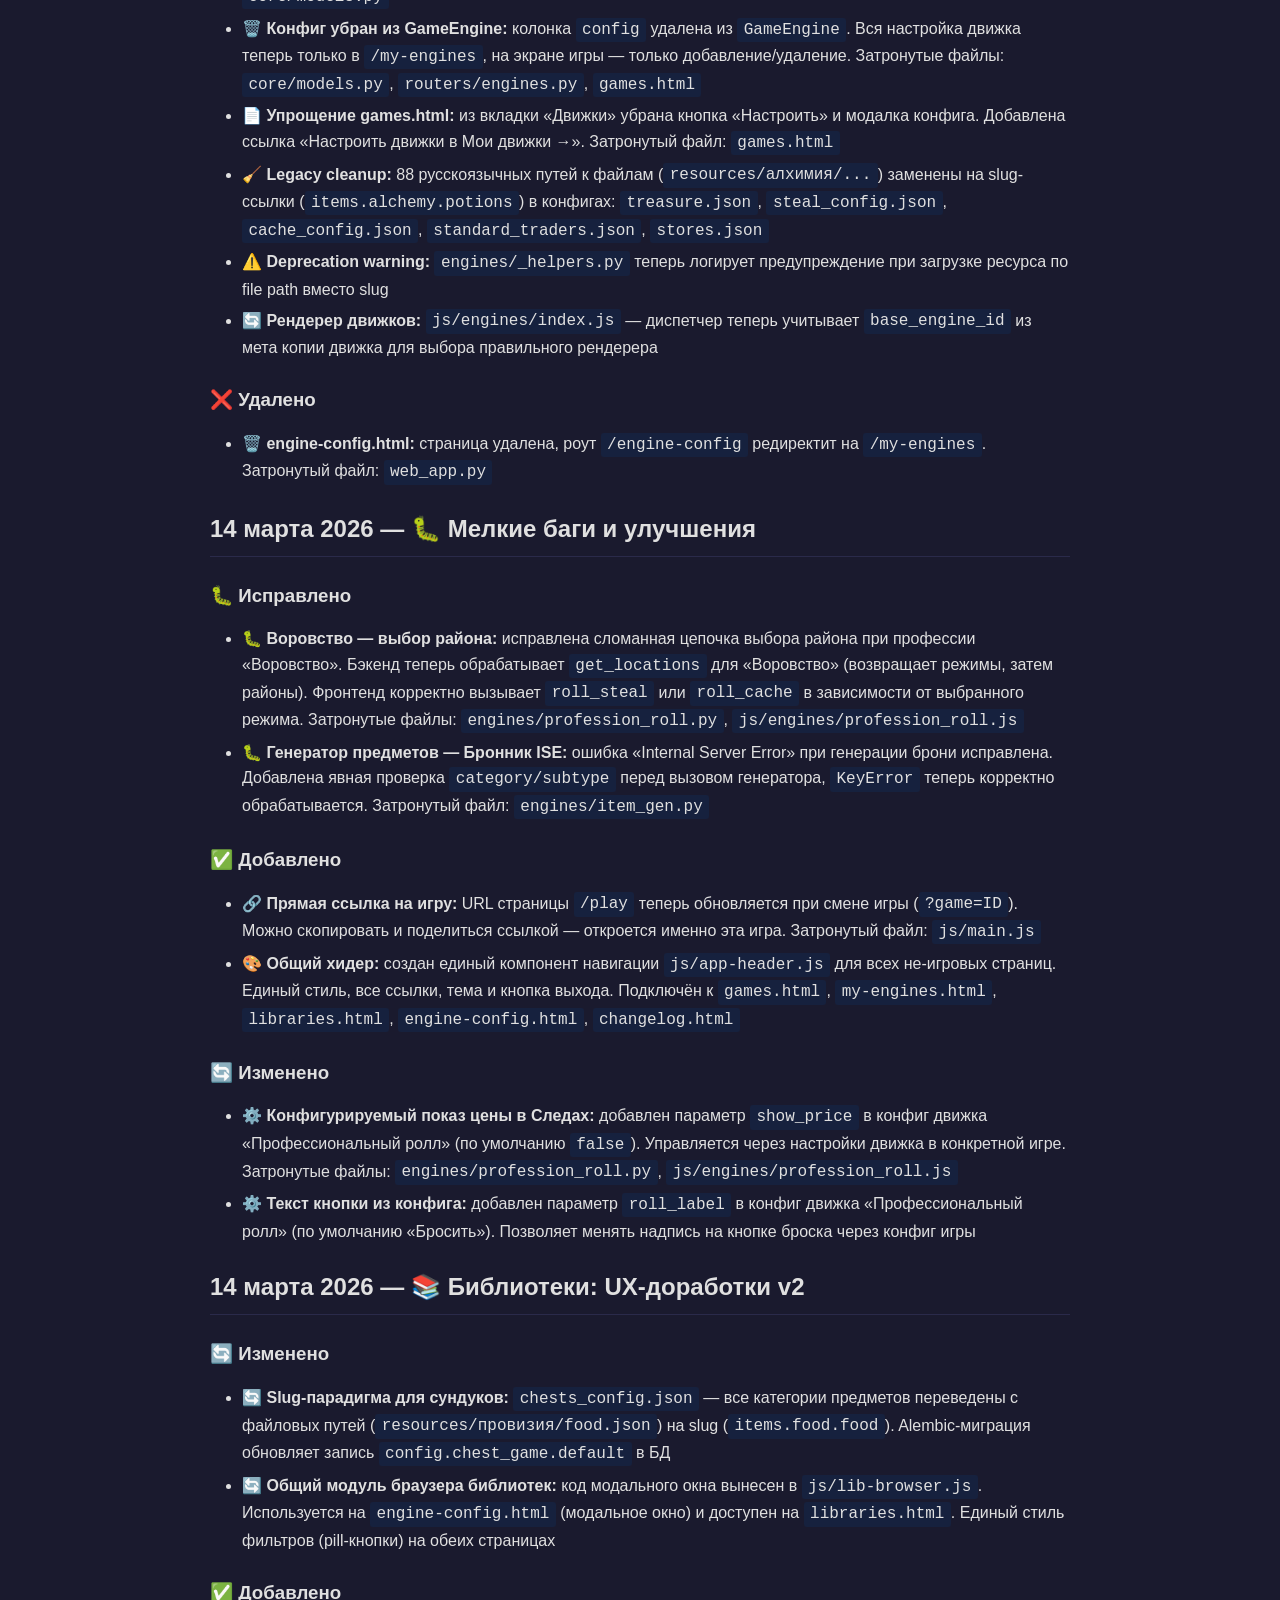
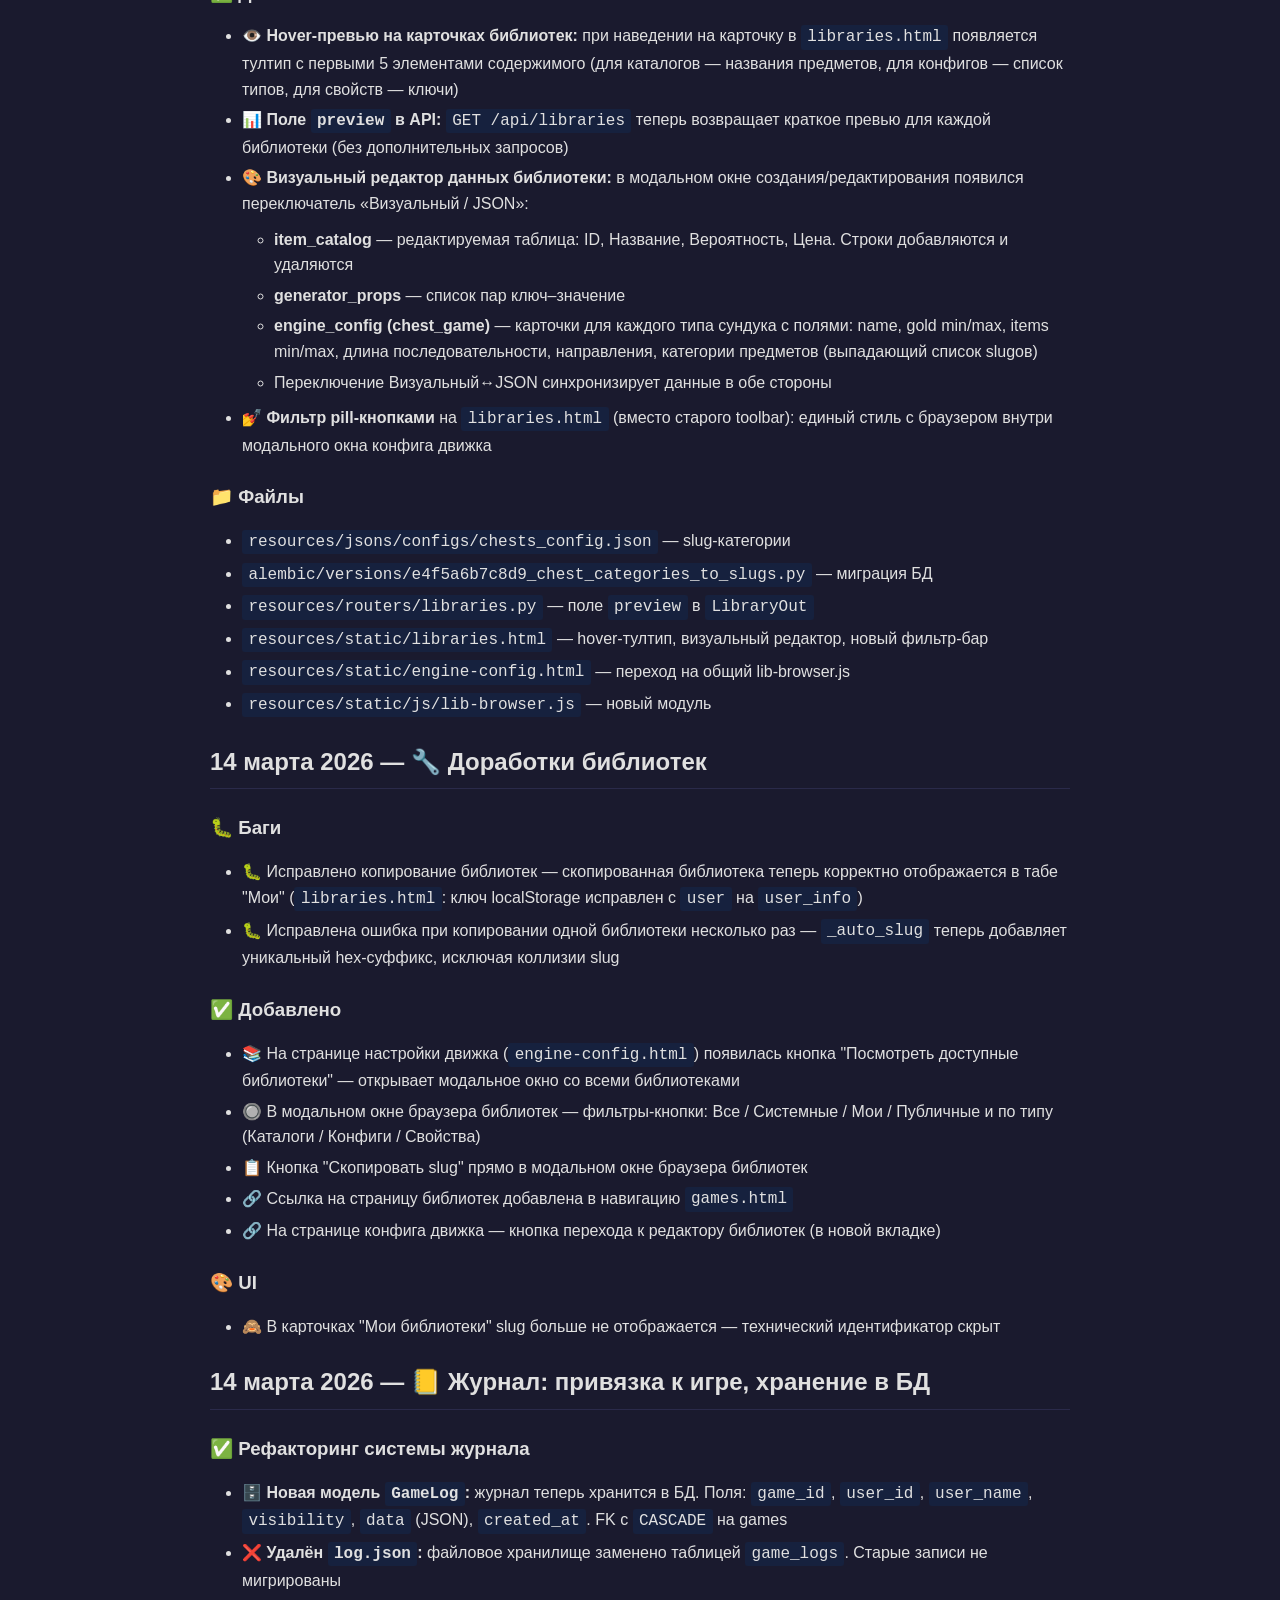
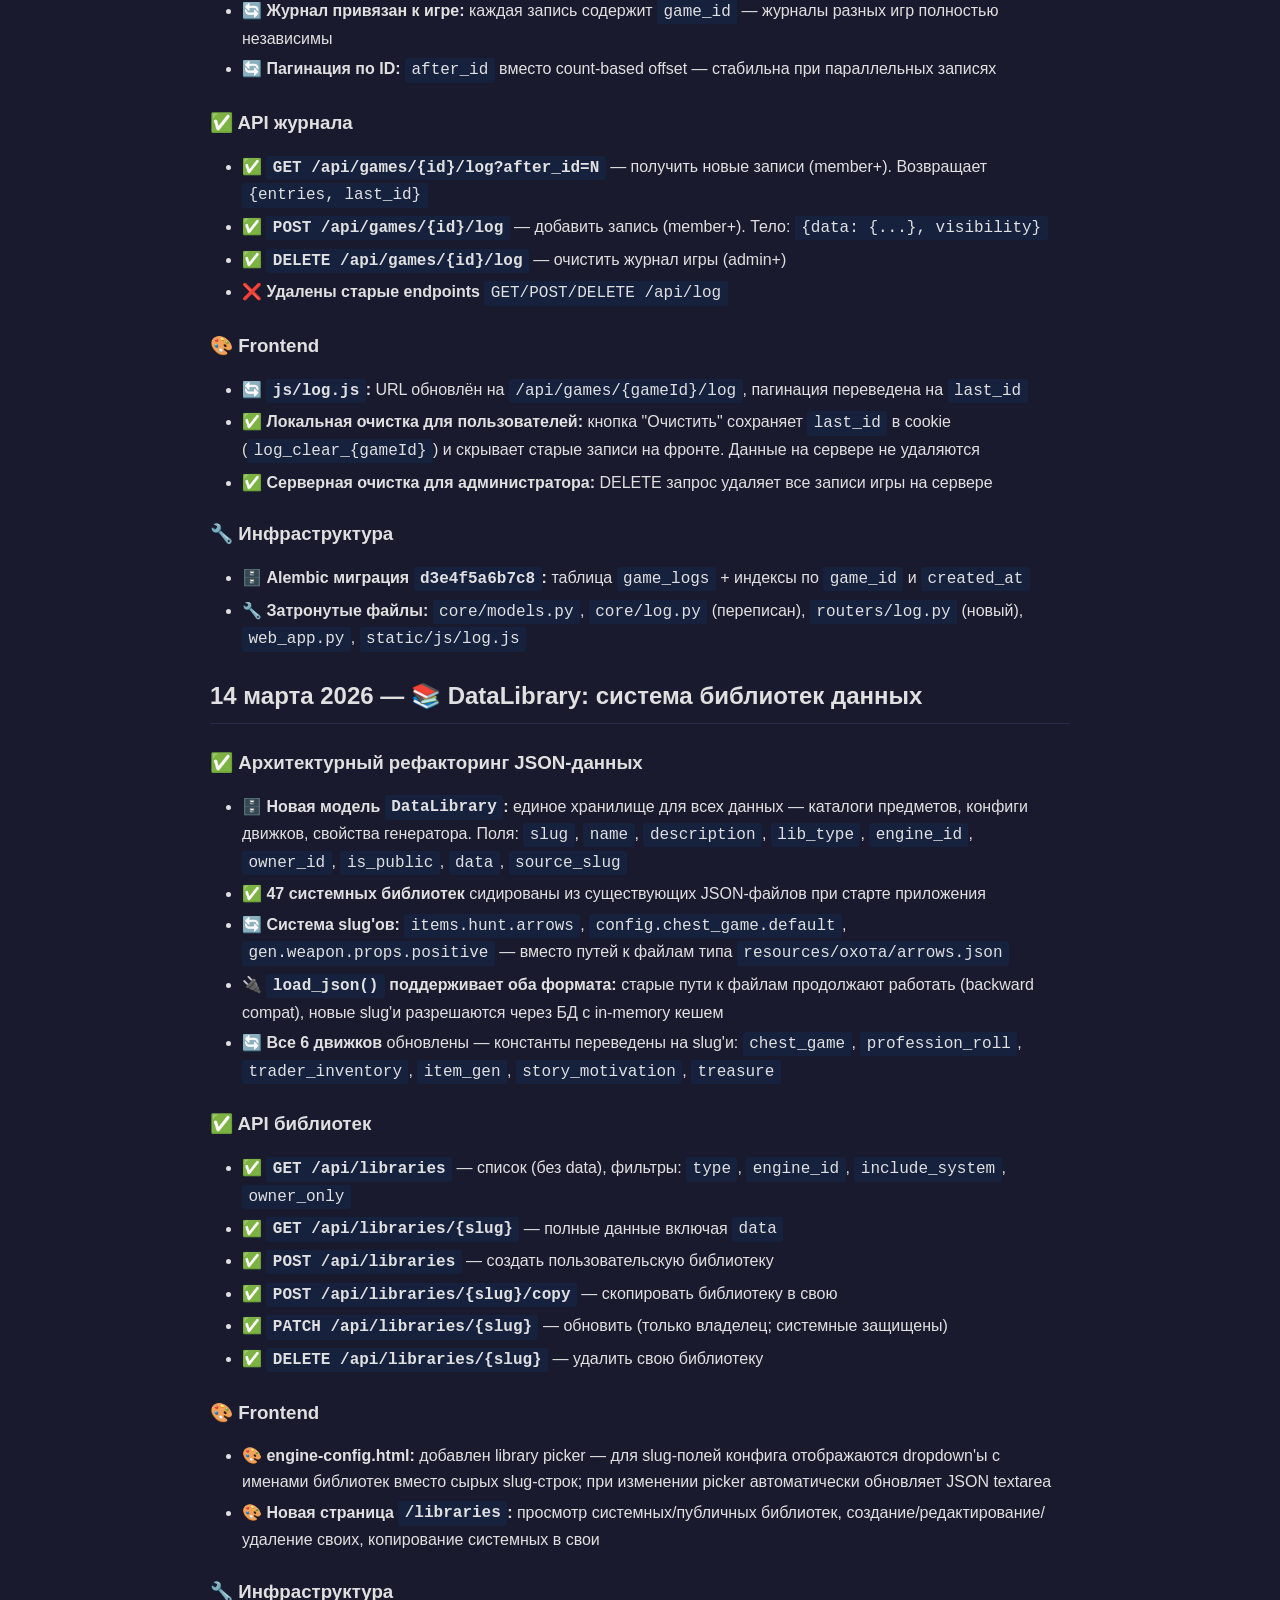
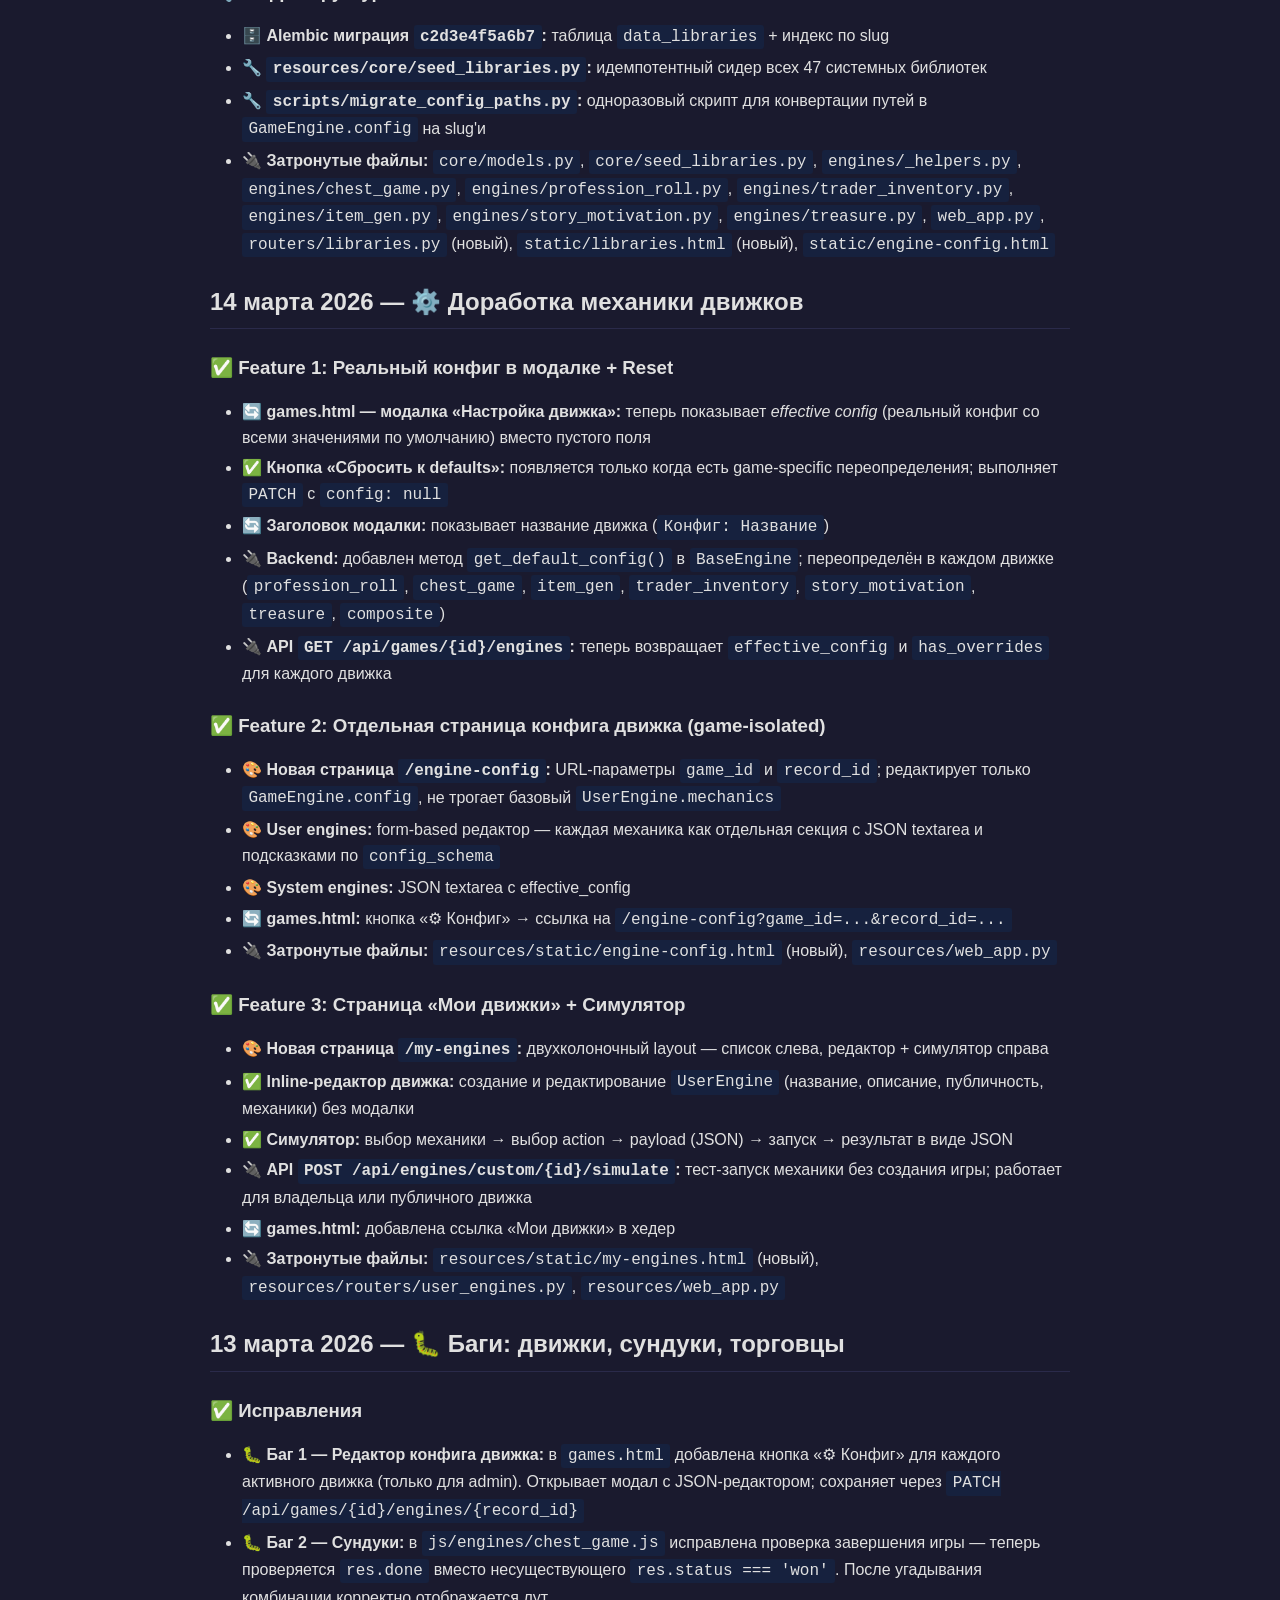
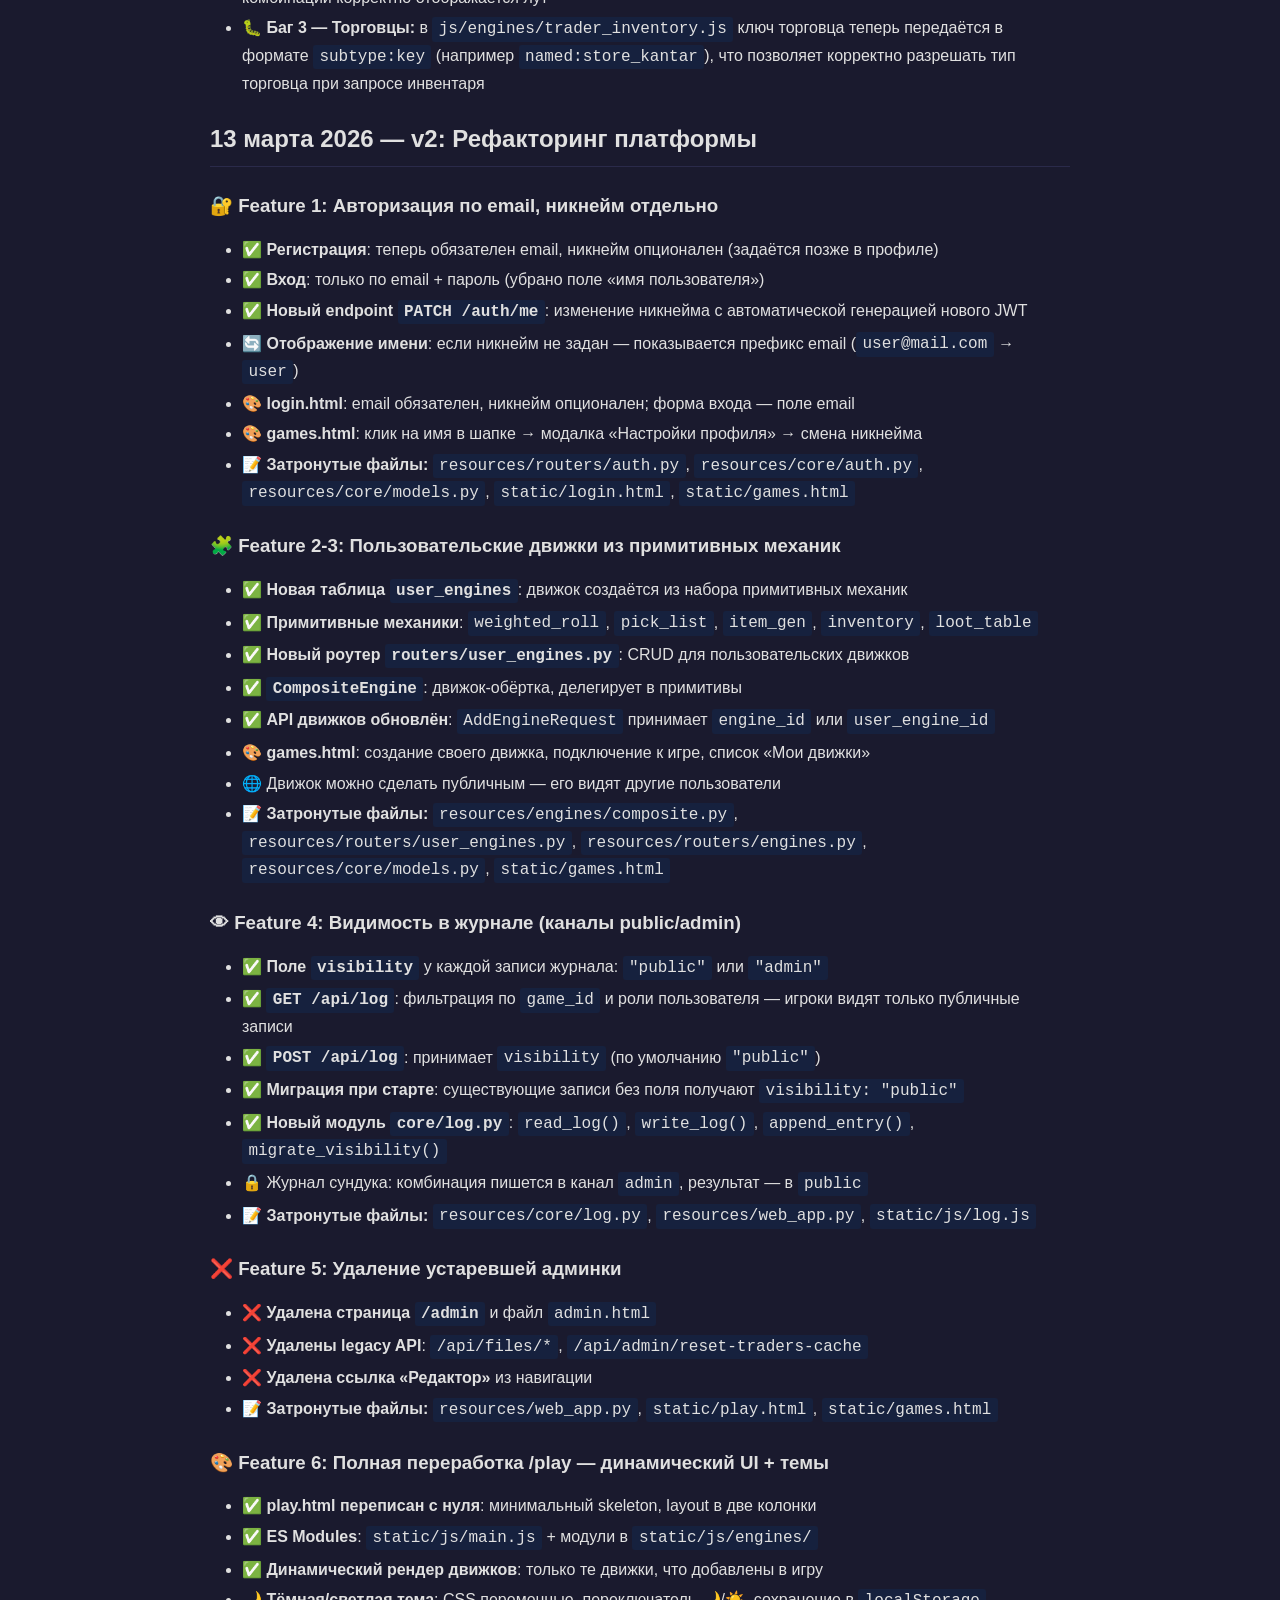
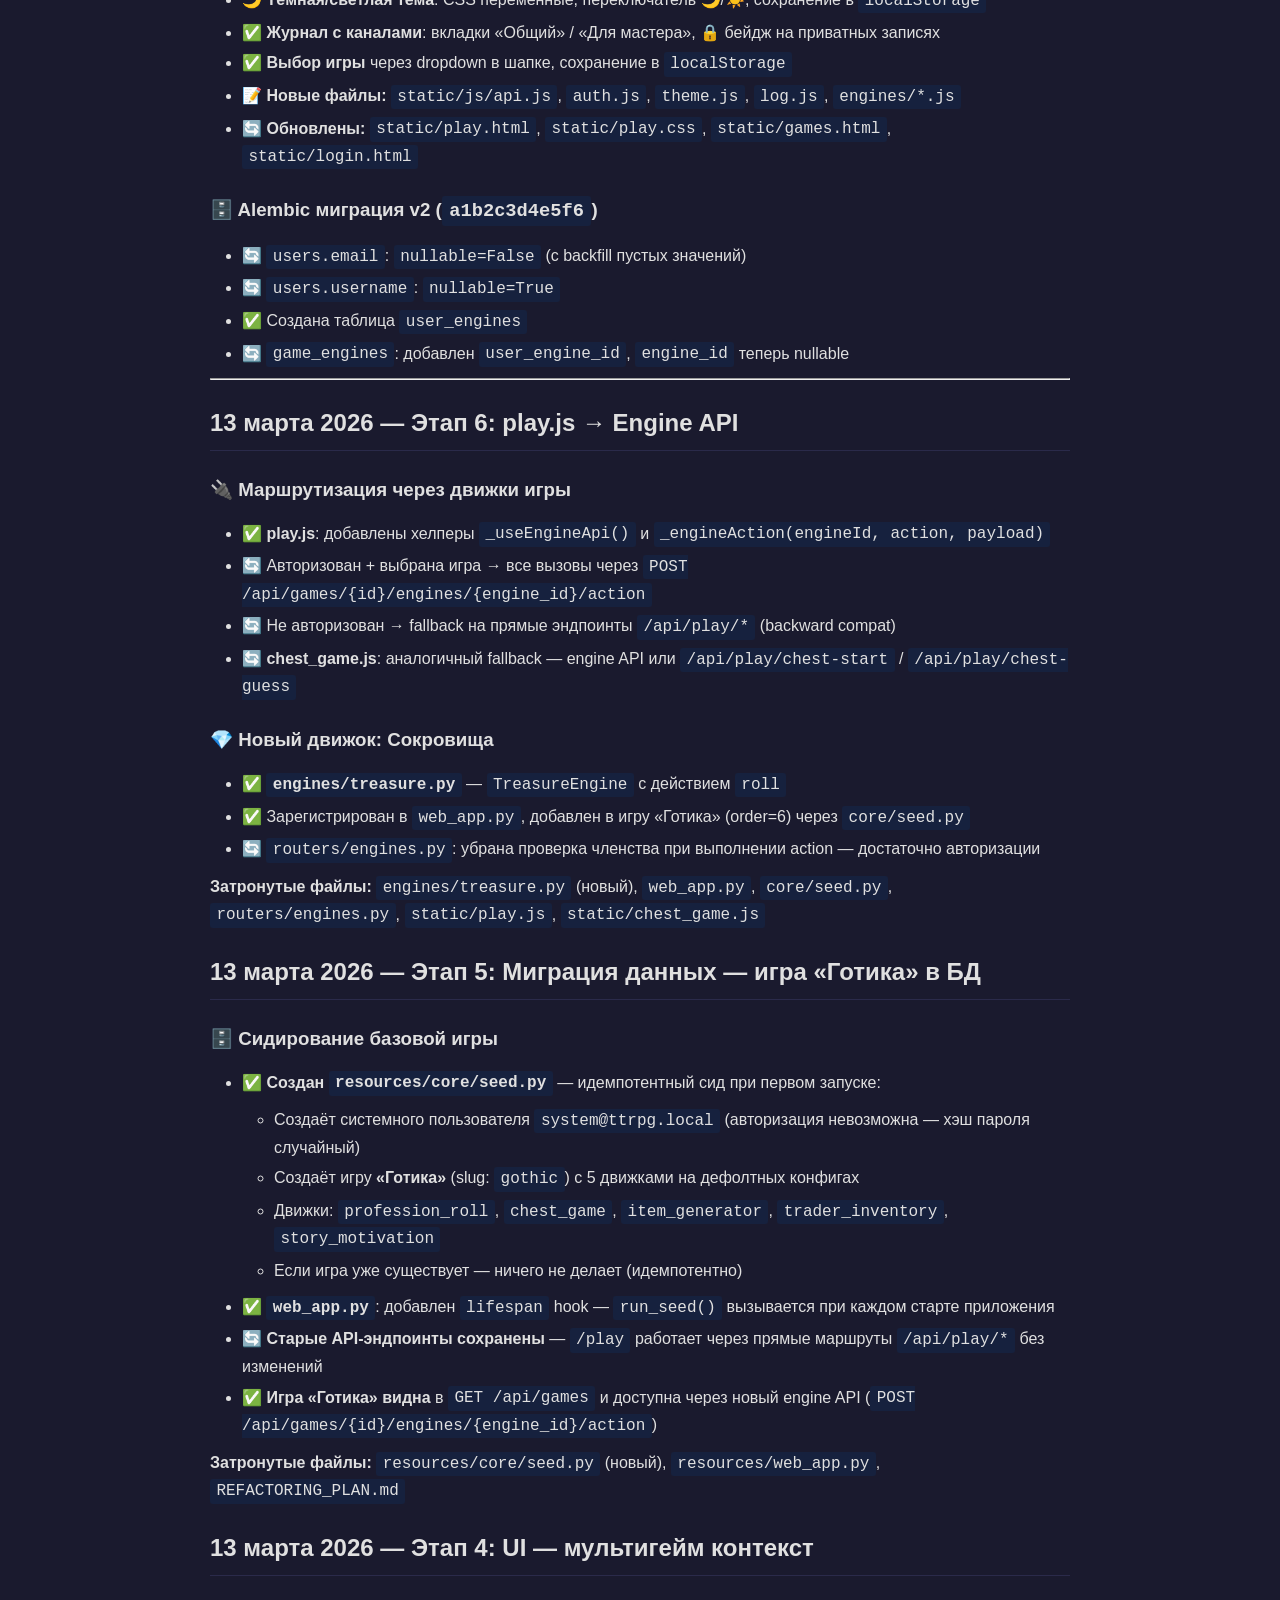
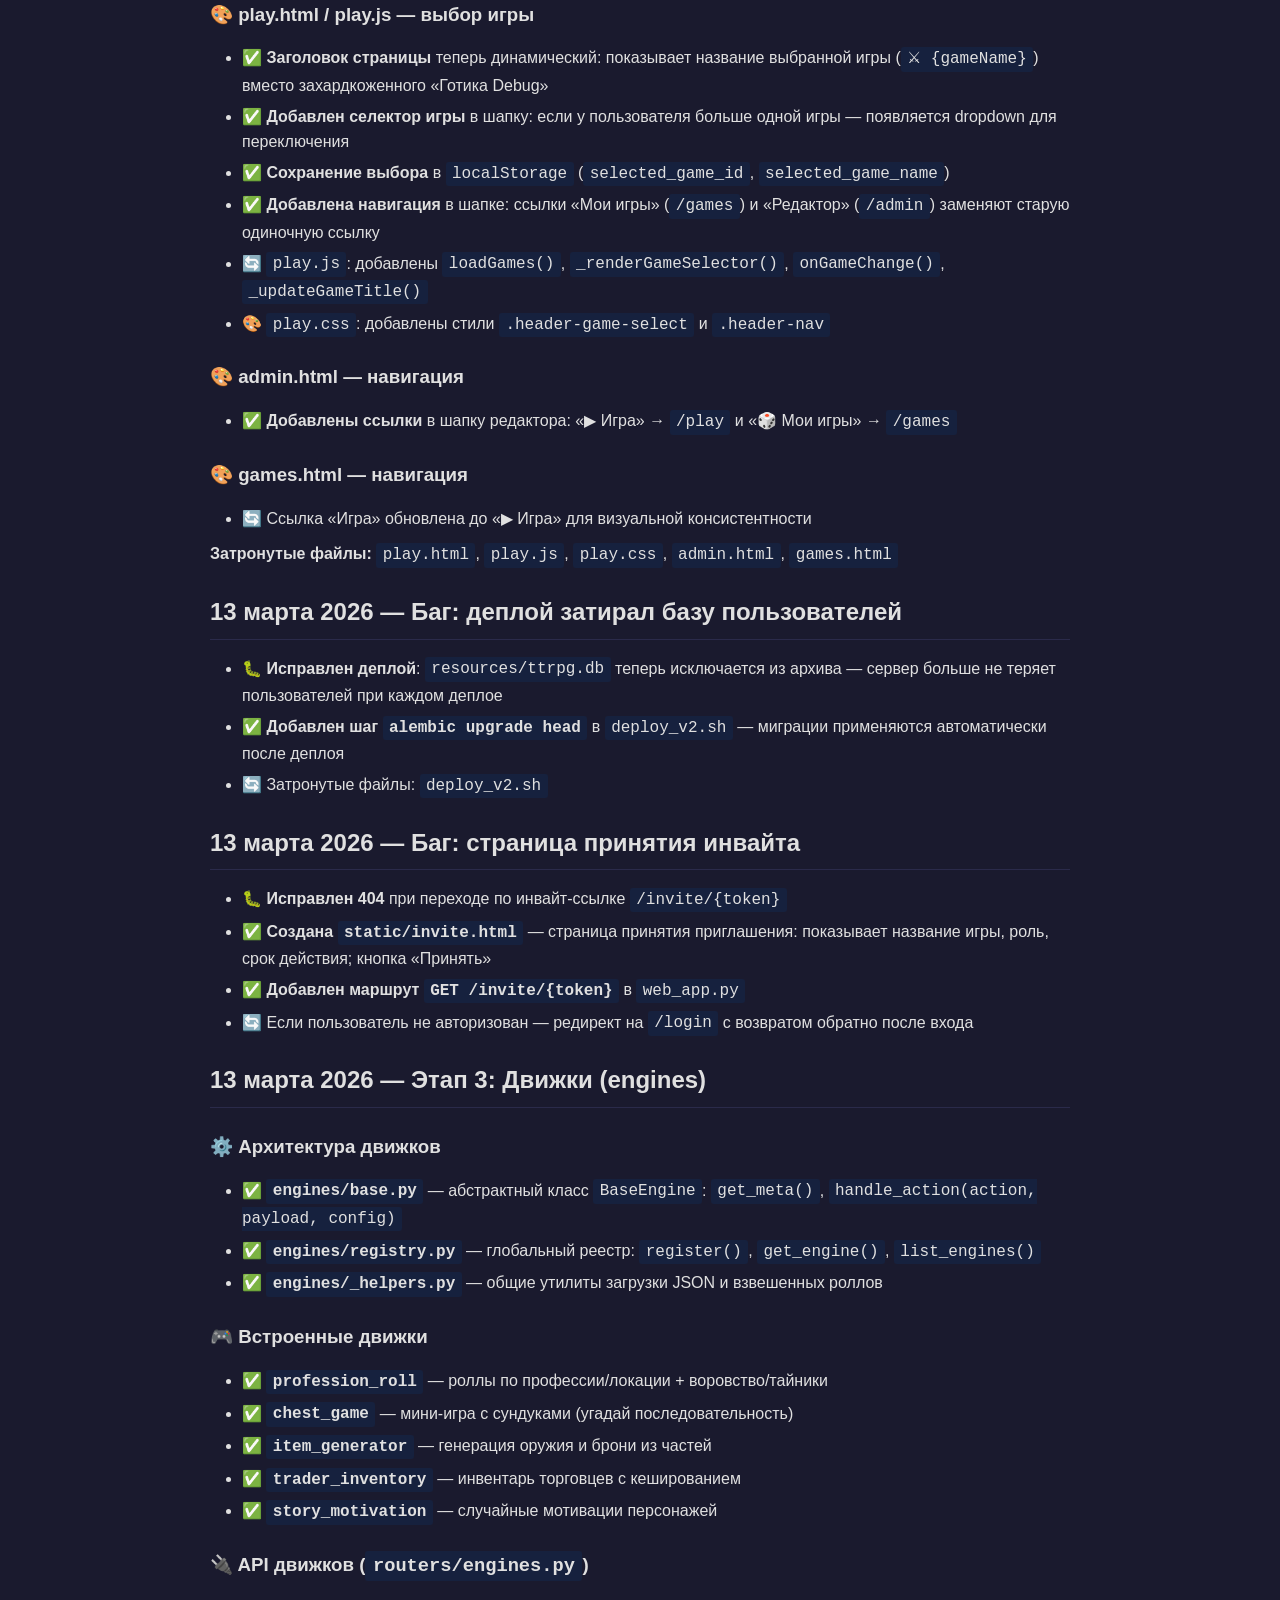
==== commit ef2b9cd5: "Mid refactor" ====
--- a/resources/static/changelog.html
+++ b/resources/static/changelog.html
@@ -1,62 +1,584 @@
 <!DOCTYPE html>
-<html>
+<html lang="ru">
 <head>
     <meta charset="utf-8">
     <meta name="viewport" content="width=device-width, initial-scale=1">
     <link rel="icon" href="/favicon.png" type="image/png">
     <title>Changelog</title>
+    <script>document.documentElement.dataset.theme = localStorage.theme || 'dark'</script>
+    <script src="/js/app-header.js" data-page="changelog"></script>
     <style>
+        :root, :root[data-theme="dark"] {
+            --bg: #1a1a2e; --bg2: #16213e; --bg3: #0f3460;
+            --gold: #c9a84c; --text: #e0e0e0; --muted: #888;
+            --border: #2a2a4a;
+        }
+        :root[data-theme="light"] {
+            --bg: #f5f0e8; --bg2: #ede7d9; --bg3: #d4c9a8;
+            --gold: #7a5c18; --text: #1a1a1a; --muted: #666;
+            --border: #c8b87a;
+        }
+        * { box-sizing: border-box; margin: 0; padding: 0; }
         body {
+            background: var(--bg);
+            color: var(--text);
             font-family: -apple-system, BlinkMacSystemFont, "Segoe UI", Roboto, "Helvetica Neue", Arial, sans-serif;
             line-height: 1.6;
+        }
+        .changelog-content {
             max-width: 900px;
             margin: 0 auto;
             padding: 20px;
-            color: #333;
         }
         h1, h2, h3 {
             margin-top: 24px;
             margin-bottom: 16px;
             font-weight: 600;
         }
-        h1 {
-            border-bottom: 1px solid #eaecef;
-            padding-bottom: 0.3em;
-        }
-        h2 {
-            border-bottom: 1px solid #eaecef;
-            padding-bottom: 0.3em;
-        }
-        ul {
-            margin: 10px 0;
-            padding-left: 2em;
-        }
-        li {
-            margin: 5px 0;
-        }
+        h1, h2 { border-bottom: 1px solid var(--border); padding-bottom: 0.3em; }
+        ul { margin: 10px 0; padding-left: 2em; }
+        li { margin: 5px 0; }
         code {
-            background-color: #f6f8fa;
+            background-color: var(--bg2);
             padding: 0.2em 0.4em;
-            margin: 0;
             border-radius: 3px;
             font-family: "SFMono-Regular", Consolas, "Liberation Mono", Menlo, monospace;
         }
         pre {
-            background-color: #f6f8fa;
+            background-color: var(--bg2);
             padding: 16px;
             overflow: auto;
             border-radius: 6px;
         }
         blockquote {
             padding: 0 15px;
-            color: #6a737d;
-            border-left: 4px solid #dfe2e5;
+            color: var(--muted);
+            border-left: 4px solid var(--border);
             margin: 0 0 16px 0;
         }
     </style>
 </head>
 <body>
+<header id="app-header"></header>
+<div class="changelog-content">
     <h1>Changelog</h1>
+
+    <h2>14 марта 2026 — 🔄 Библиотеки: slug копируется из оригинала</h2>
+    <h3>🔄 Изменено</h3>
+    <ul>
+        <li>📚 <strong>Копирование библиотек:</strong> slug теперь берётся из оригинала, а не генерируется случайно</li>
+        <li>🔢 При коллизиях автоматически добавляется числовой постфикс (<code>-2</code>, <code>-3</code>, ...)</li>
+    </ul>
+    <h3>📁 Затронутые файлы</h3>
+    <ul>
+        <li><code>resources/routers/libraries.py</code> — новая функция <code>_unique_slug</code>, обновлён <code>copy_library</code></li>
+    </ul>
+
+    <h2>14 марта 2026 — 🐛 Журнал: комбинация сундука видна автору игры</h2>
+    <h3>🐛 Исправлено</h3>
+    <ul>
+        <li>🔒 <strong>Комбинация сундука не отображалась в журнале для GM:</strong> канал журнала по умолчанию был «public», admin-записи (включая комбинацию) фильтровались</li>
+        <li>📜 Для админов/владельцев журнал теперь по умолчанию открывается на вкладке «Все» (public + admin записи)</li>
+    </ul>
+    <h3>✅ Добавлено</h3>
+    <ul>
+        <li>🎨 <strong>Табы журнала:</strong> динамическое создание вкладок «Все» / «Общий» для администраторов игры</li>
+    </ul>
+    <h3>📁 Файлы</h3>
+    <ul>
+        <li><code>resources/static/js/log.js</code> — дефолтный канал «all» для админов, динамические табы</li>
+    </ul>
+
+    <h2>14 марта 2026 — ⚔ Профессии: настраиваемое воровство + исправление конфига</h2>
+    <h3>✅ Добавлено</h3>
+    <ul>
+        <li>⚔ <strong>Профессии — управление воровством:</strong> новые настройки <code>enable_steal</code> и <code>enable_cache</code> позволяют включать/выключать карманную кражу и поиск схрона независимо друг от друга</li>
+        <li>⚔ <strong>Профессии — авто-пропуск выбора режима:</strong> если включён только один из двух режимов (кража ИЛИ схрон), выбор режима пропускается — сразу показываются районы</li>
+    </ul>
+    <h3>🐛 Исправлено</h3>
+    <ul>
+        <li>🔧 <strong>Конфиг-редактор — пустые значения key_value_map:</strong> CSS-селектор <code>.kvm-value select</code> не находил элементы <code>&lt;select class="kvm-value"&gt;</code>, из-за чего все значения в карте профессий терялись при сохранении. Исправлен селектор на <code>select.kvm-value</code></li>
+        <li>⚔ <strong>Профессии — tuples→lists:</strong> <code>get_default_config()</code> теперь возвращает списки вместо кортежей, что предотвращает потерю данных при JSON-сериализации</li>
+    </ul>
+
+    <h2>14 марта 2026 — 🔧 Доработки движков</h2>
+    <h3>🐛 Исправлено</h3>
+    <ul>
+        <li>⚔ <strong>Профессии — кнопка выше района:</strong> в режиме «Воровство» кнопка «Бросить» рисовалась выше селектора района. Исправлен порядок элементов</li>
+        <li>⚔ <strong>Профессии — пустые источники:</strong> при добавлении профессии без выбора каталога/конфига сохранялся невалидный пустой массив. Добавлена валидация на фронте и бэке</li>
+        <li>🎮 <strong>Симулятор — пустой JSON:</strong> симулятор движков показывал сырой JSON вместо форматированного результата. Теперь используется тот же формат отображения, что и в игре</li>
+    </ul>
+    <h3>🔄 Изменено</h3>
+    <ul>
+        <li>🎮 <strong>Сундуки — комбинация в журнал:</strong> комбинация сундука теперь записывается в журнал для администратора сразу при старте игры, а не после открытия</li>
+    </ul>
+    <h3>❌ Удалено</h3>
+    <ul>
+        <li>🗂 <strong>Страница игры — дубль списка движков:</strong> убран лишний раздел «Все мои движки» на вкладке движков в игре (управление движками доступно на странице «Мои движки»)</li>
+    </ul>
+    <h3>📁 Файлы</h3>
+    <ul>
+        <li><code>resources/static/js/engines/profession_roll.js</code> — insertBefore вместо appendChild для param2Area</li>
+        <li><code>resources/static/js/config-editor.js</code> — пропуск строк с незаполненными slug-пикерами</li>
+        <li><code>resources/engines/profession_roll.py</code> — валидация sources</li>
+        <li><code>resources/engines/chest_game.py</code> — combination в ответе start</li>
+        <li><code>resources/static/js/engines/chest_game.js</code> — лог комбинации при старте</li>
+        <li><code>resources/static/js/engines/base.js</code> — вынесена formatResult из showPopup</li>
+        <li><code>resources/static/my-engines.html</code> — симулятор использует formatResult</li>
+        <li><code>resources/static/games.html</code> — удалён раздел «Все мои движки»</li>
+    </ul>
+
+    <h2>14 марта 2026 — 🎮 Сундуки: визуализация + 🏪 Торговцы: сброс кеша</h2>
+    <h3>🔄 Изменено</h3>
+    <ul>
+        <li>🎮 <strong>Сундуки — счётчик попыток:</strong> теперь считает только промахи (неверные нажатия), а не все клики</li>
+        <li>🎮 <strong>Сундуки — визуализация направлений:</strong> при выборе сундука отображаются пустые квадратики по количеству шагов; при правильном ответе квадратик заполняется иконкой направления</li>
+        <li>🎮 <strong>Сундуки — фидбэк ошибки:</strong> при неверном ответе кнопки кратковременно подсвечиваются красным с анимацией тряски</li>
+    </ul>
+    <h3>✅ Добавлено</h3>
+    <ul>
+        <li>🏪 <strong>Торговцы — кнопка «Обновить ассортимент»:</strong> сбрасывает кеш и перегенерирует инвентарь выбранного торговца</li>
+    </ul>
+    <h3>📁 Файлы</h3>
+    <ul>
+        <li><code>resources/engines/chest_game.py</code> — счётчик attempts только для промахов</li>
+        <li><code>resources/static/js/engines/chest_game.js</code> — визуализация квадратиков + shake-фидбэк</li>
+        <li><code>resources/static/js/engines/trader_inventory.js</code> — кнопка сброса кеша</li>
+        <li><code>resources/static/play.css</code> — стили .seq-progress, .seq-box, .wrong, @keyframes shake</li>
+    </ul>
+
+    <h2>14 марта 2026 — 🔧 Генератор предметов: slug-система + недостающие файлы</h2>
+    <h3>🐛 Исправлено</h3>
+    <ul>
+        <li>⚔ <strong>Торговец оружием / бронник — FileNotFoundError:</strong> ошибка <code>generator/armor/parts/bases.json not found</code> при генерации инвентаря. Созданы недостающие JSON-файлы для частей оружия и брони</li>
+    </ul>
+    <h3>🔄 Рефакторинг</h3>
+    <ul>
+        <li>🗂 <strong>item_generator.py:</strong> переведён на slug-систему (<code>_helpers.load_json</code>) вместо прямой загрузки файлов с диска. Убраны <code>json</code>, <code>Path</code> импорты</li>
+        <li>🗂 <strong>item_generator.json:</strong> все пути к файлам (<code>generator/weapon/parts/bases.json</code> и т.д.) заменены на slug-идентификаторы (<code>gen.weapon.parts.bases</code> и т.д.)</li>
+        <li>📦 <strong>seed_libraries.py:</strong> добавлены 4 новых записи для <code>generator_parts</code> — основы и материалы оружия/брони</li>
+    </ul>
+    <h3>✅ Новые файлы</h3>
+    <ul>
+        <li><code>generator/weapon/parts/bases.json</code> — 10 базовых типов оружия (меч, кинжал, топор, копьё...)</li>
+        <li><code>generator/weapon/parts/materials.json</code> — 8 материалов (железо, сталь, серебро, мифрил...)</li>
+        <li><code>generator/armor/parts/bases.json</code> — 8 базовых типов брони (кираса, кольчуга, латы...)</li>
+        <li><code>generator/armor/parts/materials.json</code> — 8 материалов (железо, сталь, кожа, мифрил...)</li>
+    </ul>
+
+    <h2>14 марта 2026 — 🐛 Исправление багов</h2>
+    <h3>🐛 Исправлено</h3>
+    <ul>
+        <li>📦 <strong>Сундуки — подсчёт попыток:</strong> теперь считаются все нажатия на кнопки (а не только неверные). Затронутый файл: <code>engines/chest_game.py</code></li>
+        <li>📦 <strong>Деревянный сундук — количество кнопок:</strong> теперь отображаются только доступные направления (2 для деревянного, 4 для остальных). Затронутый файл: <code>js/engines/chest_game.js</code></li>
+        <li>⚔ <strong>Схрон — журнал:</strong> теперь в журнал пишется полный результат (золото + предметы), а не только заголовок. Затронутый файл: <code>js/engines/profession_roll.js</code></li>
+        <li>📜 <strong>Мотивации — двойная кнопка:</strong> убрано дублирование UI (popup + список отображались одновременно). Затронутый файл: <code>js/engines/story_motivation.js</code></li>
+        <li>🏪 <strong>Торговцы (armorer):</strong> добавлено подробное логирование для диагностики Internal Server Error. Затронутый файл: <code>engines/trader_inventory.py</code></li>
+    </ul>
+    <h3>🔄 Изменено</h3>
+    <ul>
+        <li>⚔ <strong>Переименование:</strong> «Профессиональный ролл» → «Профессии». Затронутый файл: <code>engines/profession_roll.py</code></li>
+    </ul>
+
+    <h2>14 марта 2026 — ⚙️ Движки v2: копирование, визуальный конфиг, упрощение</h2>
+    <h3>✅ Добавлено</h3>
+    <ul>
+        <li>📋 <strong>Копирование системных движков:</strong> кнопка «Копировать системный» в <code>/my-engines</code> — выбираете один из 6 системных движков, получаете свою копию с дефолтным конфигом. Паттерн аналогичен копированию библиотек. Затронутые файлы: <code>routers/engines.py</code>, <code>my-engines.html</code></li>
+        <li>🎨 <strong>Визуальный редактор конфига:</strong> новый компонент <code>js/config-editor.js</code> — вместо сырого JSON теперь визуальные поля: выпадающие списки библиотек (<code>slug_picker</code>), текстовые поля, чекбоксы, числовые поля, динамические key-value карты. Каждый движок описывает свою схему через <code>get_config_schema()</code>. Есть fallback «Показать JSON» для продвинутых</li>
+        <li>🔀 <strong>Управление actions:</strong> в копии движка можно включать/выключать отдельные действия чекбоксами. Отключённые actions не отображаются в игре. Затронутые файлы: <code>routers/engines.py</code>, <code>my-engines.html</code>, <code>core/models.py</code></li>
+        <li>🔌 <strong>API: config-schema:</strong> новый эндпоинт <code>GET /api/engines/{id}/config-schema</code> возвращает схему полей конфига для визуального редактора</li>
+        <li>🔌 <strong>API: copy:</strong> новый эндпоинт <code>POST /api/engines/{id}/copy</code> создаёт пользовательскую копию системного движка</li>
+    </ul>
+    <h3>🔄 Изменено</h3>
+    <ul>
+        <li>⚙️ <strong>Два режима UserEngine:</strong> модель <code>UserEngine</code> теперь поддерживает два режима — <em>Composite</em> (сборка из механик, как раньше) и <em>Copy</em> (копия системного движка с кастомным конфигом). Новые колонки: <code>base_engine_id</code>, <code>custom_config</code>, <code>source_engine_id</code>, <code>disabled_actions</code>. Затронутый файл: <code>core/models.py</code></li>
+        <li>🗑️ <strong>Конфиг убран из GameEngine:</strong> колонка <code>config</code> удалена из <code>GameEngine</code>. Вся настройка движка теперь только в <code>/my-engines</code>, на экране игры — только добавление/удаление. Затронутые файлы: <code>core/models.py</code>, <code>routers/engines.py</code>, <code>games.html</code></li>
+        <li>📄 <strong>Упрощение games.html:</strong> из вкладки «Движки» убрана кнопка «Настроить» и модалка конфига. Добавлена ссылка «Настроить движки в Мои движки →». Затронутый файл: <code>games.html</code></li>
+        <li>🧹 <strong>Legacy cleanup:</strong> 88 русскоязычных путей к файлам (<code>resources/алхимия/...</code>) заменены на slug-ссылки (<code>items.alchemy.potions</code>) в конфигах: <code>treasure.json</code>, <code>steal_config.json</code>, <code>cache_config.json</code>, <code>standard_traders.json</code>, <code>stores.json</code></li>
+        <li>⚠️ <strong>Deprecation warning:</strong> <code>engines/_helpers.py</code> теперь логирует предупреждение при загрузке ресурса по file path вместо slug</li>
+        <li>🔄 <strong>Рендерер движков:</strong> <code>js/engines/index.js</code> — диспетчер теперь учитывает <code>base_engine_id</code> из мета копии движка для выбора правильного рендерера</li>
+    </ul>
+    <h3>❌ Удалено</h3>
+    <ul>
+        <li>🗑️ <strong>engine-config.html:</strong> страница удалена, роут <code>/engine-config</code> редиректит на <code>/my-engines</code>. Затронутый файл: <code>web_app.py</code></li>
+    </ul>
+
+    <h2>14 марта 2026 — 🐛 Мелкие баги и улучшения</h2>
+    <h3>🐛 Исправлено</h3>
+    <ul>
+        <li>🐛 <strong>Воровство — выбор района:</strong> исправлена сломанная цепочка выбора района при профессии «Воровство». Бэкенд теперь обрабатывает <code>get_locations</code> для «Воровство» (возвращает режимы, затем районы). Фронтенд корректно вызывает <code>roll_steal</code> или <code>roll_cache</code> в зависимости от выбранного режима. Затронутые файлы: <code>engines/profession_roll.py</code>, <code>js/engines/profession_roll.js</code></li>
+        <li>🐛 <strong>Генератор предметов — Бронник ISE:</strong> ошибка «Internal Server Error» при генерации брони исправлена. Добавлена явная проверка <code>category/subtype</code> перед вызовом генератора, <code>KeyError</code> теперь корректно обрабатывается. Затронутый файл: <code>engines/item_gen.py</code></li>
+    </ul>
+    <h3>✅ Добавлено</h3>
+    <ul>
+        <li>🔗 <strong>Прямая ссылка на игру:</strong> URL страницы <code>/play</code> теперь обновляется при смене игры (<code>?game=ID</code>). Можно скопировать и поделиться ссылкой — откроется именно эта игра. Затронутый файл: <code>js/main.js</code></li>
+        <li>🎨 <strong>Общий хидер:</strong> создан единый компонент навигации <code>js/app-header.js</code> для всех не-игровых страниц. Единый стиль, все ссылки, тема и кнопка выхода. Подключён к <code>games.html</code>, <code>my-engines.html</code>, <code>libraries.html</code>, <code>engine-config.html</code>, <code>changelog.html</code></li>
+    </ul>
+    <h3>🔄 Изменено</h3>
+    <ul>
+        <li>⚙️ <strong>Конфигурируемый показ цены в Следах:</strong> добавлен параметр <code>show_price</code> в конфиг движка «Профессиональный ролл» (по умолчанию <code>false</code>). Управляется через настройки движка в конкретной игре. Затронутые файлы: <code>engines/profession_roll.py</code>, <code>js/engines/profession_roll.js</code></li>
+        <li>⚙️ <strong>Текст кнопки из конфига:</strong> добавлен параметр <code>roll_label</code> в конфиг движка «Профессиональный ролл» (по умолчанию «Бросить»). Позволяет менять надпись на кнопке броска через конфиг игры</li>
+    </ul>
+
+    <h2>14 марта 2026 — 📚 Библиотеки: UX-доработки v2</h2>
+    <h3>🔄 Изменено</h3>
+    <ul>
+        <li>🔄 <strong>Slug-парадигма для сундуков:</strong> <code>chests_config.json</code> — все категории предметов переведены с файловых путей (<code>resources/провизия/food.json</code>) на slug (<code>items.food.food</code>). Alembic-миграция обновляет запись <code>config.chest_game.default</code> в БД</li>
+        <li>🔄 <strong>Общий модуль браузера библиотек:</strong> код модального окна вынесен в <code>js/lib-browser.js</code>. Используется на <code>engine-config.html</code> (модальное окно) и доступен на <code>libraries.html</code>. Единый стиль фильтров (pill-кнопки) на обеих страницах</li>
+    </ul>
+    <h3>✅ Добавлено</h3>
+    <ul>
+        <li>👁️ <strong>Hover-превью на карточках библиотек:</strong> при наведении на карточку в <code>libraries.html</code> появляется тултип с первыми 5 элементами содержимого (для каталогов — названия предметов, для конфигов — список типов, для свойств — ключи)</li>
+        <li>📊 <strong>Поле <code>preview</code> в API:</strong> <code>GET /api/libraries</code> теперь возвращает краткое превью для каждой библиотеки (без дополнительных запросов)</li>
+        <li>🎨 <strong>Визуальный редактор данных библиотеки:</strong> в модальном окне создания/редактирования появился переключатель «Визуальный / JSON»:
+            <ul>
+                <li><strong>item_catalog</strong> — редактируемая таблица: ID, Название, Вероятность, Цена. Строки добавляются и удаляются</li>
+                <li><strong>generator_props</strong> — список пар ключ–значение</li>
+                <li><strong>engine_config (chest_game)</strong> — карточки для каждого типа сундука с полями: name, gold min/max, items min/max, длина последовательности, направления, категории предметов (выпадающий список slugов)</li>
+                <li>Переключение Визуальный↔JSON синхронизирует данные в обе стороны</li>
+            </ul>
+        </li>
+        <li>💅 <strong>Фильтр pill-кнопками</strong> на <code>libraries.html</code> (вместо старого toolbar): единый стиль с браузером внутри модального окна конфига движка</li>
+    </ul>
+    <h3>📁 Файлы</h3>
+    <ul>
+        <li><code>resources/jsons/configs/chests_config.json</code> — slug-категории</li>
+        <li><code>alembic/versions/e4f5a6b7c8d9_chest_categories_to_slugs.py</code> — миграция БД</li>
+        <li><code>resources/routers/libraries.py</code> — поле <code>preview</code> в <code>LibraryOut</code></li>
+        <li><code>resources/static/libraries.html</code> — hover-тултип, визуальный редактор, новый фильтр-бар</li>
+        <li><code>resources/static/engine-config.html</code> — переход на общий lib-browser.js</li>
+        <li><code>resources/static/js/lib-browser.js</code> — новый модуль</li>
+    </ul>
+
+    <h2>14 марта 2026 — 🔧 Доработки библиотек</h2>
+    <h3>🐛 Баги</h3>
+    <ul>
+        <li>🐛 Исправлено копирование библиотек — скопированная библиотека теперь корректно отображается в табе "Мои" (<code>libraries.html</code>: ключ localStorage исправлен с <code>user</code> на <code>user_info</code>)</li>
+        <li>🐛 Исправлена ошибка при копировании одной библиотеки несколько раз — <code>_auto_slug</code> теперь добавляет уникальный hex-суффикс, исключая коллизии slug</li>
+    </ul>
+    <h3>✅ Добавлено</h3>
+    <ul>
+        <li>📚 На странице настройки движка (<code>engine-config.html</code>) появилась кнопка "Посмотреть доступные библиотеки" — открывает модальное окно со всеми библиотеками</li>
+        <li>🔘 В модальном окне браузера библиотек — фильтры-кнопки: Все / Системные / Мои / Публичные и по типу (Каталоги / Конфиги / Свойства)</li>
+        <li>📋 Кнопка "Скопировать slug" прямо в модальном окне браузера библиотек</li>
+        <li>🔗 Ссылка на страницу библиотек добавлена в навигацию <code>games.html</code></li>
+        <li>🔗 На странице конфига движка — кнопка перехода к редактору библиотек (в новой вкладке)</li>
+    </ul>
+    <h3>🎨 UI</h3>
+    <ul>
+        <li>🙈 В карточках "Мои библиотеки" slug больше не отображается — технический идентификатор скрыт</li>
+    </ul>
+
+    <h2>14 марта 2026 — 📒 Журнал: привязка к игре, хранение в БД</h2>
+    <h3>✅ Рефакторинг системы журнала</h3>
+    <ul>
+        <li>🗄️ <strong>Новая модель <code>GameLog</code>:</strong> журнал теперь хранится в БД. Поля: <code>game_id</code>, <code>user_id</code>, <code>user_name</code>, <code>visibility</code>, <code>data</code> (JSON), <code>created_at</code>. FK с <code>CASCADE</code> на games</li>
+        <li>❌ <strong>Удалён <code>log.json</code>:</strong> файловое хранилище заменено таблицей <code>game_logs</code>. Старые записи не мигрированы</li>
+        <li>🔄 <strong>Журнал привязан к игре:</strong> каждая запись содержит <code>game_id</code> — журналы разных игр полностью независимы</li>
+        <li>🔄 <strong>Пагинация по ID:</strong> <code>after_id</code> вместо count-based offset — стабильна при параллельных записях</li>
+    </ul>
+    <h3>✅ API журнала</h3>
+    <ul>
+        <li>✅ <strong><code>GET /api/games/{id}/log?after_id=N</code></strong> — получить новые записи (member+). Возвращает <code>{entries, last_id}</code></li>
+        <li>✅ <strong><code>POST /api/games/{id}/log</code></strong> — добавить запись (member+). Тело: <code>{data: {...}, visibility}</code></li>
+        <li>✅ <strong><code>DELETE /api/games/{id}/log</code></strong> — очистить журнал игры (admin+)</li>
+        <li>❌ <strong>Удалены старые endpoints</strong> <code>GET/POST/DELETE /api/log</code></li>
+    </ul>
+    <h3>🎨 Frontend</h3>
+    <ul>
+        <li>🔄 <strong><code>js/log.js</code>:</strong> URL обновлён на <code>/api/games/{gameId}/log</code>, пагинация переведена на <code>last_id</code></li>
+        <li>✅ <strong>Локальная очистка для пользователей:</strong> кнопка "Очистить" сохраняет <code>last_id</code> в cookie (<code>log_clear_{gameId}</code>) и скрывает старые записи на фронте. Данные на сервере не удаляются</li>
+        <li>✅ <strong>Серверная очистка для администратора:</strong> DELETE запрос удаляет все записи игры на сервере</li>
+    </ul>
+    <h3>🔧 Инфраструктура</h3>
+    <ul>
+        <li>🗄️ <strong>Alembic миграция <code>d3e4f5a6b7c8</code>:</strong> таблица <code>game_logs</code> + индексы по <code>game_id</code> и <code>created_at</code></li>
+        <li>🔧 <strong>Затронутые файлы:</strong> <code>core/models.py</code>, <code>core/log.py</code> (переписан), <code>routers/log.py</code> (новый), <code>web_app.py</code>, <code>static/js/log.js</code></li>
+    </ul>
+
+    <h2>14 марта 2026 — 📚 DataLibrary: система библиотек данных</h2>
+    <h3>✅ Архитектурный рефакторинг JSON-данных</h3>
+    <ul>
+        <li>🗄️ <strong>Новая модель <code>DataLibrary</code>:</strong> единое хранилище для всех данных — каталоги предметов, конфиги движков, свойства генератора. Поля: <code>slug</code>, <code>name</code>, <code>description</code>, <code>lib_type</code>, <code>engine_id</code>, <code>owner_id</code>, <code>is_public</code>, <code>data</code>, <code>source_slug</code></li>
+        <li>✅ <strong>47 системных библиотек</strong> сидированы из существующих JSON-файлов при старте приложения</li>
+        <li>🔄 <strong>Система slug'ов:</strong> <code>items.hunt.arrows</code>, <code>config.chest_game.default</code>, <code>gen.weapon.props.positive</code> — вместо путей к файлам типа <code>resources/охота/arrows.json</code></li>
+        <li>🔌 <strong><code>load_json()</code> поддерживает оба формата:</strong> старые пути к файлам продолжают работать (backward compat), новые slug'и разрешаются через БД с in-memory кешем</li>
+        <li>🔄 <strong>Все 6 движков</strong> обновлены — константы переведены на slug'и: <code>chest_game</code>, <code>profession_roll</code>, <code>trader_inventory</code>, <code>item_gen</code>, <code>story_motivation</code>, <code>treasure</code></li>
+    </ul>
+    <h3>✅ API библиотек</h3>
+    <ul>
+        <li>✅ <strong><code>GET /api/libraries</code></strong> — список (без data), фильтры: <code>type</code>, <code>engine_id</code>, <code>include_system</code>, <code>owner_only</code></li>
+        <li>✅ <strong><code>GET /api/libraries/{slug}</code></strong> — полные данные включая <code>data</code></li>
+        <li>✅ <strong><code>POST /api/libraries</code></strong> — создать пользовательскую библиотеку</li>
+        <li>✅ <strong><code>POST /api/libraries/{slug}/copy</code></strong> — скопировать библиотеку в свою</li>
+        <li>✅ <strong><code>PATCH /api/libraries/{slug}</code></strong> — обновить (только владелец; системные защищены)</li>
+        <li>✅ <strong><code>DELETE /api/libraries/{slug}</code></strong> — удалить свою библиотеку</li>
+    </ul>
+    <h3>🎨 Frontend</h3>
+    <ul>
+        <li>🎨 <strong>engine-config.html:</strong> добавлен library picker — для slug-полей конфига отображаются dropdown'ы с именами библиотек вместо сырых slug-строк; при изменении picker автоматически обновляет JSON textarea</li>
+        <li>🎨 <strong>Новая страница <code>/libraries</code>:</strong> просмотр системных/публичных библиотек, создание/редактирование/удаление своих, копирование системных в свои</li>
+    </ul>
+    <h3>🔧 Инфраструктура</h3>
+    <ul>
+        <li>🗄️ <strong>Alembic миграция <code>c2d3e4f5a6b7</code>:</strong> таблица <code>data_libraries</code> + индекс по slug</li>
+        <li>🔧 <strong><code>resources/core/seed_libraries.py</code>:</strong> идемпотентный сидер всех 47 системных библиотек</li>
+        <li>🔧 <strong><code>scripts/migrate_config_paths.py</code>:</strong> одноразовый скрипт для конвертации путей в <code>GameEngine.config</code> на slug'и</li>
+        <li>🔌 <strong>Затронутые файлы:</strong> <code>core/models.py</code>, <code>core/seed_libraries.py</code>, <code>engines/_helpers.py</code>, <code>engines/chest_game.py</code>, <code>engines/profession_roll.py</code>, <code>engines/trader_inventory.py</code>, <code>engines/item_gen.py</code>, <code>engines/story_motivation.py</code>, <code>engines/treasure.py</code>, <code>web_app.py</code>, <code>routers/libraries.py</code> (новый), <code>static/libraries.html</code> (новый), <code>static/engine-config.html</code></li>
+    </ul>
+
+    <h2>14 марта 2026 — ⚙️ Доработка механики движков</h2>
+    <h3>✅ Feature 1: Реальный конфиг в модалке + Reset</h3>
+    <ul>
+        <li>🔄 <strong>games.html — модалка «Настройка движка»:</strong> теперь показывает <em>effective config</em> (реальный конфиг со всеми значениями по умолчанию) вместо пустого поля</li>
+        <li>✅ <strong>Кнопка «Сбросить к defaults»:</strong> появляется только когда есть game-specific переопределения; выполняет <code>PATCH</code> с <code>config: null</code></li>
+        <li>🔄 <strong>Заголовок модалки:</strong> показывает название движка (<code>Конфиг: Название</code>)</li>
+        <li>🔌 <strong>Backend:</strong> добавлен метод <code>get_default_config()</code> в <code>BaseEngine</code>; переопределён в каждом движке (<code>profession_roll</code>, <code>chest_game</code>, <code>item_gen</code>, <code>trader_inventory</code>, <code>story_motivation</code>, <code>treasure</code>, <code>composite</code>)</li>
+        <li>🔌 <strong>API <code>GET /api/games/{id}/engines</code>:</strong> теперь возвращает <code>effective_config</code> и <code>has_overrides</code> для каждого движка</li>
+    </ul>
+    <h3>✅ Feature 2: Отдельная страница конфига движка (game-isolated)</h3>
+    <ul>
+        <li>🎨 <strong>Новая страница <code>/engine-config</code>:</strong> URL-параметры <code>game_id</code> и <code>record_id</code>; редактирует только <code>GameEngine.config</code>, не трогает базовый <code>UserEngine.mechanics</code></li>
+        <li>🎨 <strong>User engines:</strong> form-based редактор — каждая механика как отдельная секция с JSON textarea и подсказками по <code>config_schema</code></li>
+        <li>🎨 <strong>System engines:</strong> JSON textarea с effective_config</li>
+        <li>🔄 <strong>games.html:</strong> кнопка «⚙ Конфиг» → ссылка на <code>/engine-config?game_id=...&record_id=...</code></li>
+        <li>🔌 <strong>Затронутые файлы:</strong> <code>resources/static/engine-config.html</code> (новый), <code>resources/web_app.py</code></li>
+    </ul>
+    <h3>✅ Feature 3: Страница «Мои движки» + Симулятор</h3>
+    <ul>
+        <li>🎨 <strong>Новая страница <code>/my-engines</code>:</strong> двухколоночный layout — список слева, редактор + симулятор справа</li>
+        <li>✅ <strong>Inline-редактор движка:</strong> создание и редактирование <code>UserEngine</code> (название, описание, публичность, механики) без модалки</li>
+        <li>✅ <strong>Симулятор:</strong> выбор механики → выбор action → payload (JSON) → запуск → результат в виде JSON</li>
+        <li>🔌 <strong>API <code>POST /api/engines/custom/{id}/simulate</code>:</strong> тест-запуск механики без создания игры; работает для владельца или публичного движка</li>
+        <li>🔄 <strong>games.html:</strong> добавлена ссылка «Мои движки» в хедер</li>
+        <li>🔌 <strong>Затронутые файлы:</strong> <code>resources/static/my-engines.html</code> (новый), <code>resources/routers/user_engines.py</code>, <code>resources/web_app.py</code></li>
+    </ul>
+
+    <h2>13 марта 2026 — 🐛 Баги: движки, сундуки, торговцы</h2>
+    <h3>✅ Исправления</h3>
+    <ul>
+        <li>🐛 <strong>Баг 1 — Редактор конфига движка:</strong> в <code>games.html</code> добавлена кнопка «⚙ Конфиг» для каждого активного движка (только для admin). Открывает модал с JSON-редактором; сохраняет через <code>PATCH /api/games/{id}/engines/{record_id}</code></li>
+        <li>🐛 <strong>Баг 2 — Сундуки:</strong> в <code>js/engines/chest_game.js</code> исправлена проверка завершения игры — теперь проверяется <code>res.done</code> вместо несуществующего <code>res.status === 'won'</code>. После угадывания комбинации корректно отображается лут</li>
+        <li>🐛 <strong>Баг 3 — Торговцы:</strong> в <code>js/engines/trader_inventory.js</code> ключ торговца теперь передаётся в формате <code>subtype:key</code> (например <code>named:store_kantar</code>), что позволяет корректно разрешать тип торговца при запросе инвентаря</li>
+    </ul>
+
+    <h2>13 марта 2026 — v2: Рефакторинг платформы</h2>
+
+    <h3>🔐 Feature 1: Авторизация по email, никнейм отдельно</h3>
+    <ul>
+        <li>✅ <strong>Регистрация</strong>: теперь обязателен email, никнейм опционален (задаётся позже в профиле)</li>
+        <li>✅ <strong>Вход</strong>: только по email + пароль (убрано поле «имя пользователя»)</li>
+        <li>✅ <strong>Новый endpoint <code>PATCH /auth/me</code></strong>: изменение никнейма с автоматической генерацией нового JWT</li>
+        <li>🔄 <strong>Отображение имени</strong>: если никнейм не задан — показывается префикс email (<code>user@mail.com</code> → <code>user</code>)</li>
+        <li>🎨 <strong>login.html</strong>: email обязателен, никнейм опционален; форма входа — поле email</li>
+        <li>🎨 <strong>games.html</strong>: клик на имя в шапке → модалка «Настройки профиля» → смена никнейма</li>
+        <li>📝 <strong>Затронутые файлы:</strong> <code>resources/routers/auth.py</code>, <code>resources/core/auth.py</code>, <code>resources/core/models.py</code>, <code>static/login.html</code>, <code>static/games.html</code></li>
+    </ul>
+
+    <h3>🧩 Feature 2-3: Пользовательские движки из примитивных механик</h3>
+    <ul>
+        <li>✅ <strong>Новая таблица <code>user_engines</code></strong>: движок создаётся из набора примитивных механик</li>
+        <li>✅ <strong>Примитивные механики</strong>: <code>weighted_roll</code>, <code>pick_list</code>, <code>item_gen</code>, <code>inventory</code>, <code>loot_table</code></li>
+        <li>✅ <strong>Новый роутер <code>routers/user_engines.py</code></strong>: CRUD для пользовательских движков</li>
+        <li>✅ <strong><code>CompositeEngine</code></strong>: движок-обёртка, делегирует в примитивы</li>
+        <li>✅ <strong>API движков обновлён</strong>: <code>AddEngineRequest</code> принимает <code>engine_id</code> или <code>user_engine_id</code></li>
+        <li>🎨 <strong>games.html</strong>: создание своего движка, подключение к игре, список «Мои движки»</li>
+        <li>🌐 Движок можно сделать публичным — его видят другие пользователи</li>
+        <li>📝 <strong>Затронутые файлы:</strong> <code>resources/engines/composite.py</code>, <code>resources/routers/user_engines.py</code>, <code>resources/routers/engines.py</code>, <code>resources/core/models.py</code>, <code>static/games.html</code></li>
+    </ul>
+
+    <h3>👁 Feature 4: Видимость в журнале (каналы public/admin)</h3>
+    <ul>
+        <li>✅ <strong>Поле <code>visibility</code></strong> у каждой записи журнала: <code>"public"</code> или <code>"admin"</code></li>
+        <li>✅ <strong><code>GET /api/log</code></strong>: фильтрация по <code>game_id</code> и роли пользователя — игроки видят только публичные записи</li>
+        <li>✅ <strong><code>POST /api/log</code></strong>: принимает <code>visibility</code> (по умолчанию <code>"public"</code>)</li>
+        <li>✅ <strong>Миграция при старте</strong>: существующие записи без поля получают <code>visibility: "public"</code></li>
+        <li>✅ <strong>Новый модуль <code>core/log.py</code></strong>: <code>read_log()</code>, <code>write_log()</code>, <code>append_entry()</code>, <code>migrate_visibility()</code></li>
+        <li>🔒 Журнал сундука: комбинация пишется в канал <code>admin</code>, результат — в <code>public</code></li>
+        <li>📝 <strong>Затронутые файлы:</strong> <code>resources/core/log.py</code>, <code>resources/web_app.py</code>, <code>static/js/log.js</code></li>
+    </ul>
+
+    <h3>❌ Feature 5: Удаление устаревшей админки</h3>
+    <ul>
+        <li>❌ <strong>Удалена страница <code>/admin</code></strong> и файл <code>admin.html</code></li>
+        <li>❌ <strong>Удалены legacy API</strong>: <code>/api/files/*</code>, <code>/api/admin/reset-traders-cache</code></li>
+        <li>❌ <strong>Удалена ссылка «Редактор»</strong> из навигации</li>
+        <li>📝 <strong>Затронутые файлы:</strong> <code>resources/web_app.py</code>, <code>static/play.html</code>, <code>static/games.html</code></li>
+    </ul>
+
+    <h3>🎨 Feature 6: Полная переработка /play — динамический UI + темы</h3>
+    <ul>
+        <li>✅ <strong>play.html переписан с нуля</strong>: минимальный skeleton, layout в две колонки</li>
+        <li>✅ <strong>ES Modules</strong>: <code>static/js/main.js</code> + модули в <code>static/js/engines/</code></li>
+        <li>✅ <strong>Динамический рендер движков</strong>: только те движки, что добавлены в игру</li>
+        <li>🌙 <strong>Тёмная/светлая тема</strong>: CSS переменные, переключатель 🌙/☀️, сохранение в <code>localStorage</code></li>
+        <li>✅ <strong>Журнал с каналами</strong>: вкладки «Общий» / «Для мастера», 🔒 бейдж на приватных записях</li>
+        <li>✅ <strong>Выбор игры</strong> через dropdown в шапке, сохранение в <code>localStorage</code></li>
+        <li>📝 <strong>Новые файлы:</strong> <code>static/js/api.js</code>, <code>auth.js</code>, <code>theme.js</code>, <code>log.js</code>, <code>engines/*.js</code></li>
+        <li>🔄 <strong>Обновлены:</strong> <code>static/play.html</code>, <code>static/play.css</code>, <code>static/games.html</code>, <code>static/login.html</code></li>
+    </ul>
+
+    <h3>🗄️ Alembic миграция v2 (<code>a1b2c3d4e5f6</code>)</h3>
+    <ul>
+        <li>🔄 <code>users.email</code>: <code>nullable=False</code> (с backfill пустых значений)</li>
+        <li>🔄 <code>users.username</code>: <code>nullable=True</code></li>
+        <li>✅ Создана таблица <code>user_engines</code></li>
+        <li>🔄 <code>game_engines</code>: добавлен <code>user_engine_id</code>, <code>engine_id</code> теперь nullable</li>
+    </ul>
+
+    <hr>
+
+    <h2>13 марта 2026 — Этап 6: play.js → Engine API</h2>
+
+    <h3>🔌 Маршрутизация через движки игры</h3>
+    <ul>
+        <li>✅ <strong>play.js</strong>: добавлены хелперы <code>_useEngineApi()</code> и <code>_engineAction(engineId, action, payload)</code></li>
+        <li>🔄 Авторизован + выбрана игра → все вызовы через <code>POST /api/games/{id}/engines/{engine_id}/action</code></li>
+        <li>🔄 Не авторизован → fallback на прямые эндпоинты <code>/api/play/*</code> (backward compat)</li>
+        <li>🔄 <strong>chest_game.js</strong>: аналогичный fallback — engine API или <code>/api/play/chest-start</code> / <code>/api/play/chest-guess</code></li>
+    </ul>
+
+    <h3>💎 Новый движок: Сокровища</h3>
+    <ul>
+        <li>✅ <strong><code>engines/treasure.py</code></strong> — <code>TreasureEngine</code> с действием <code>roll</code></li>
+        <li>✅ Зарегистрирован в <code>web_app.py</code>, добавлен в игру «Готика» (order=6) через <code>core/seed.py</code></li>
+        <li>🔄 <code>routers/engines.py</code>: убрана проверка членства при выполнении action — достаточно авторизации</li>
+    </ul>
+
+    <p><strong>Затронутые файлы:</strong> <code>engines/treasure.py</code> (новый), <code>web_app.py</code>, <code>core/seed.py</code>, <code>routers/engines.py</code>, <code>static/play.js</code>, <code>static/chest_game.js</code></p>
+
+    <h2>13 марта 2026 — Этап 5: Миграция данных — игра «Готика» в БД</h2>
+
+    <h3>🗄️ Сидирование базовой игры</h3>
+    <ul>
+        <li>✅ <strong>Создан <code>resources/core/seed.py</code></strong> — идемпотентный сид при первом запуске:</li>
+        <ul>
+            <li>Создаёт системного пользователя <code>system@ttrpg.local</code> (авторизация невозможна — хэш пароля случайный)</li>
+            <li>Создаёт игру <strong>«Готика»</strong> (slug: <code>gothic</code>) с 5 движками на дефолтных конфигах</li>
+            <li>Движки: <code>profession_roll</code>, <code>chest_game</code>, <code>item_generator</code>, <code>trader_inventory</code>, <code>story_motivation</code></li>
+            <li>Если игра уже существует — ничего не делает (идемпотентно)</li>
+        </ul>
+        <li>✅ <strong><code>web_app.py</code></strong>: добавлен <code>lifespan</code> hook — <code>run_seed()</code> вызывается при каждом старте приложения</li>
+        <li>🔄 <strong>Старые API-эндпоинты сохранены</strong> — <code>/play</code> работает через прямые маршруты <code>/api/play/*</code> без изменений</li>
+        <li>✅ <strong>Игра «Готика» видна</strong> в <code>GET /api/games</code> и доступна через новый engine API (<code>POST /api/games/{id}/engines/{engine_id}/action</code>)</li>
+    </ul>
+
+    <p><strong>Затронутые файлы:</strong> <code>resources/core/seed.py</code> (новый), <code>resources/web_app.py</code>, <code>REFACTORING_PLAN.md</code></p>
+
+    <h2>13 марта 2026 — Этап 4: UI — мультигейм контекст</h2>
+
+    <h3>🎨 play.html / play.js — выбор игры</h3>
+    <ul>
+        <li>✅ <strong>Заголовок страницы</strong> теперь динамический: показывает название выбранной игры (<code>⚔ {gameName}</code>) вместо захардкоженного «Готика Debug»</li>
+        <li>✅ <strong>Добавлен селектор игры</strong> в шапку: если у пользователя больше одной игры — появляется dropdown для переключения</li>
+        <li>✅ <strong>Сохранение выбора</strong> в <code>localStorage</code> (<code>selected_game_id</code>, <code>selected_game_name</code>)</li>
+        <li>✅ <strong>Добавлена навигация</strong> в шапке: ссылки «Мои игры» (<code>/games</code>) и «Редактор» (<code>/admin</code>) заменяют старую одиночную ссылку</li>
+        <li>🔄 <code>play.js</code>: добавлены <code>loadGames()</code>, <code>_renderGameSelector()</code>, <code>onGameChange()</code>, <code>_updateGameTitle()</code></li>
+        <li>🎨 <code>play.css</code>: добавлены стили <code>.header-game-select</code> и <code>.header-nav</code></li>
+    </ul>
+
+    <h3>🎨 admin.html — навигация</h3>
+    <ul>
+        <li>✅ <strong>Добавлены ссылки</strong> в шапку редактора: «▶ Игра» → <code>/play</code> и «🎲 Мои игры» → <code>/games</code></li>
+    </ul>
+
+    <h3>🎨 games.html — навигация</h3>
+    <ul>
+        <li>🔄 Ссылка «Игра» обновлена до «▶ Игра» для визуальной консистентности</li>
+    </ul>
+
+    <p><strong>Затронутые файлы:</strong> <code>play.html</code>, <code>play.js</code>, <code>play.css</code>, <code>admin.html</code>, <code>games.html</code></p>
+
+    <h2>13 марта 2026 — Баг: деплой затирал базу пользователей</h2>
+    <ul>
+        <li>🐛 <strong>Исправлен деплой</strong>: <code>resources/ttrpg.db</code> теперь исключается из архива — сервер больше не теряет пользователей при каждом деплое</li>
+        <li>✅ <strong>Добавлен шаг <code>alembic upgrade head</code></strong> в <code>deploy_v2.sh</code> — миграции применяются автоматически после деплоя</li>
+        <li>🔄 Затронутые файлы: <code>deploy_v2.sh</code></li>
+    </ul>
+
+    <h2>13 марта 2026 — Баг: страница принятия инвайта</h2>
+    <ul>
+        <li>🐛 <strong>Исправлен 404</strong> при переходе по инвайт-ссылке <code>/invite/{token}</code></li>
+        <li>✅ <strong>Создана <code>static/invite.html</code></strong> — страница принятия приглашения: показывает название игры, роль, срок действия; кнопка «Принять»</li>
+        <li>✅ <strong>Добавлен маршрут <code>GET /invite/{token}</code></strong> в <code>web_app.py</code></li>
+        <li>🔄 Если пользователь не авторизован — редирект на <code>/login</code> с возвратом обратно после входа</li>
+    </ul>
+
+    <h2>13 марта 2026 — Этап 3: Движки (engines)</h2>
+
+    <h3>⚙️ Архитектура движков</h3>
+    <ul>
+        <li>✅ <strong><code>engines/base.py</code></strong> — абстрактный класс <code>BaseEngine</code>: <code>get_meta()</code>, <code>handle_action(action, payload, config)</code></li>
+        <li>✅ <strong><code>engines/registry.py</code></strong> — глобальный реестр: <code>register()</code>, <code>get_engine()</code>, <code>list_engines()</code></li>
+        <li>✅ <strong><code>engines/_helpers.py</code></strong> — общие утилиты загрузки JSON и взвешенных роллов</li>
+    </ul>
+
+    <h3>🎮 Встроенные движки</h3>
+    <ul>
+        <li>✅ <strong><code>profession_roll</code></strong> — роллы по профессии/локации + воровство/тайники</li>
+        <li>✅ <strong><code>chest_game</code></strong> — мини-игра с сундуками (угадай последовательность)</li>
+        <li>✅ <strong><code>item_generator</code></strong> — генерация оружия и брони из частей</li>
+        <li>✅ <strong><code>trader_inventory</code></strong> — инвентарь торговцев с кешированием</li>
+        <li>✅ <strong><code>story_motivation</code></strong> — случайные мотивации персонажей</li>
+    </ul>
+
+    <h3>🔌 API движков (<code>routers/engines.py</code>)</h3>
+    <ul>
+        <li><code>GET /api/engines</code> — список всех движков с метаданными</li>
+        <li><code>GET /api/games/{id}/engines</code> — движки игры</li>
+        <li><code>POST /api/games/{id}/engines</code> — добавить движок (admin+)</li>
+        <li><code>PATCH/DELETE /api/games/{id}/engines/{rec_id}</code> — обновить/убрать (admin+)</li>
+        <li><code>POST /api/games/{id}/engines/{engine_id}/action</code> — выполнить действие (player+)</li>
+    </ul>
+
+    <h3>🎨 UI — страница <code>/games</code> (games.html)</h3>
+    <ul>
+        <li>✅ Список игр, создание игры</li>
+        <li>✅ Управление участниками и ролями</li>
+        <li>✅ Подключение/отключение движков к игре</li>
+        <li>✅ Создание и отзыв инвайт-ссылок</li>
+        <li>🔄 <code>web_app.py</code>: регистрация 5 движков при старте, маршрут <code>GET /games</code></li>
+    </ul>
+
+    <h2>13 марта 2026 — Этап 2: Игры и ролевая модель</h2>
+
+    <h3>🎮 Управление играми</h3>
+    <ul>
+        <li>✅ <strong>Создан <code>resources/routers/games.py</code></strong> — полный CRUD для игр и управление доступом:</li>
+        <ul>
+            <li><code>POST /api/games</code> — создать игру (создатель становится owner)</li>
+            <li><code>GET /api/games</code> — мои игры (где я участник)</li>
+            <li><code>GET /api/games/{id}</code> — детали игры</li>
+            <li><code>PATCH /api/games/{id}</code> — переименовать/обновить настройки (admin+)</li>
+            <li><code>DELETE /api/games/{id}</code> — удалить игру (owner)</li>
+        </ul>
+        <li>✅ <strong>Управление участниками:</strong></li>
+        <ul>
+            <li><code>GET /api/games/{id}/members</code> — список участников</li>
+            <li><code>PATCH /api/games/{id}/members/{user_id}</code> — изменить роль (admin+)</li>
+            <li><code>DELETE /api/games/{id}/members/{user_id}</code> — кик / самовыход</li>
+        </ul>
+        <li>✅ <strong>Система инвайтов:</strong></li>
+        <ul>
+            <li><code>POST /api/games/{id}/invites</code> — создать инвайт-ссылку (moderator+)</li>
+            <li><code>GET /api/games/{id}/invites</code> — список инвайтов (admin+)</li>
+            <li><code>DELETE /api/games/{id}/invites/{inv_id}</code> — отозвать инвайт (admin+)</li>
+            <li><code>GET /api/invites/{token}</code> — инфо об инвайте (публично)</li>
+            <li><code>POST /api/invites/{token}/accept</code> — принять инвайт (требует авторизацию)</li>
+        </ul>
+    </ul>
+
+    <h3>🔒 Ролевая система</h3>
+    <ul>
+        <li>✅ <strong>Создан <code>resources/core/permissions.py</code></strong> — иерархия ролей и FastAPI-зависимости:</li>
+        <ul>
+            <li><code>player</code> (1) → <code>moderator</code> (2) → <code>admin</code> (3) → <code>owner</code> (4)</li>
+            <li><code>require_role(min_role)</code> — dependency-фабрика для защиты роутов</li>
+            <li><code>get_membership()</code> — проверка членства в игре</li>
+        </ul>
+        <li>🔄 <strong>Защита назначений ролей</strong>: нельзя назначить роль выше своей, нельзя убрать последнего owner</li>
+        <li>🔄 <code>web_app.py</code>: подключён <code>games_router</code></li>
+    </ul>
 
     <h2>13 марта 2026 — UI авторизации: убрать старый модал, кнопки Войти/Выйти</h2>
     <ul>
@@ -521,5 +1043,6 @@
 
     <h3>Итого</h3>
     <p><strong>Основной вектор изменений:</strong> миграция с простого ролла сундуков на интерактивную мини-игру + переработка системы торговцев с приоритизацией и кешированием. Последние улучшения сосредоточены на визуальной составляющей и центрировании интерфейса взаимодействия.</p>
+</div>
 </body>
 </html>
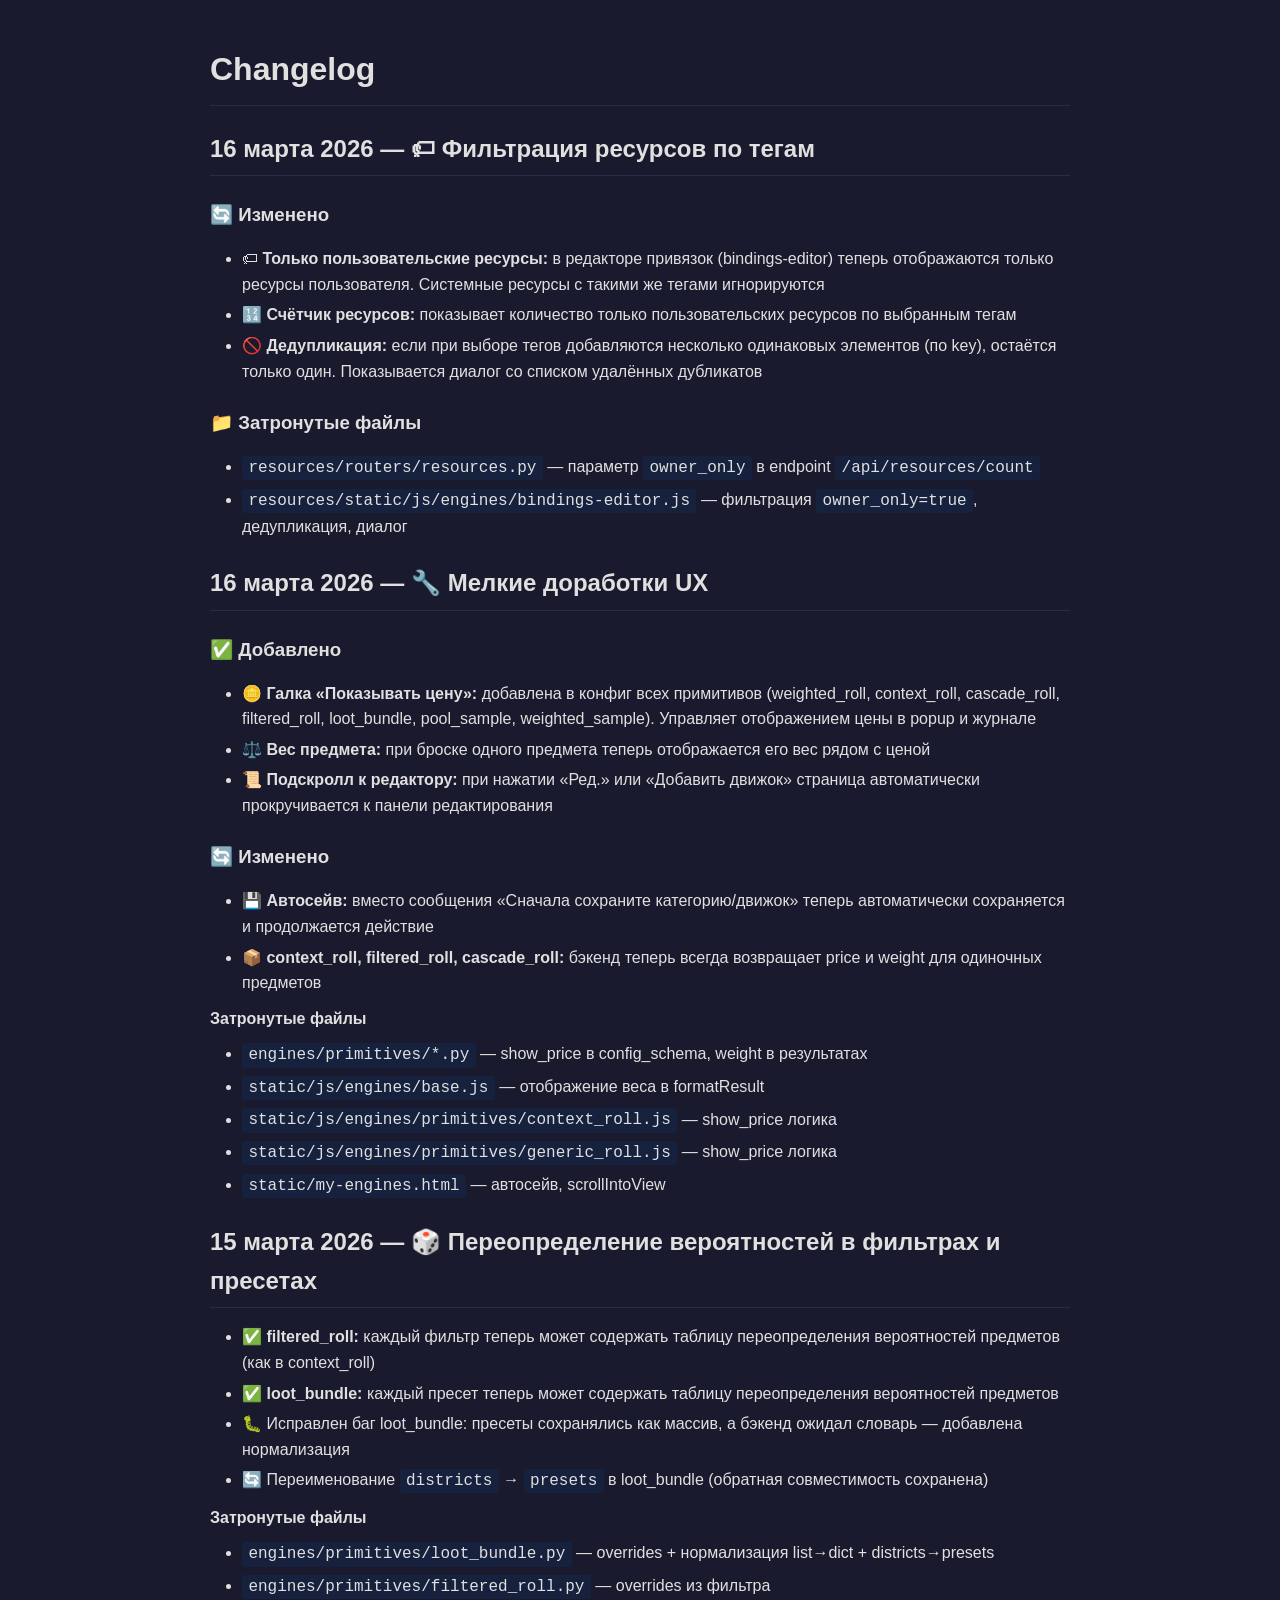
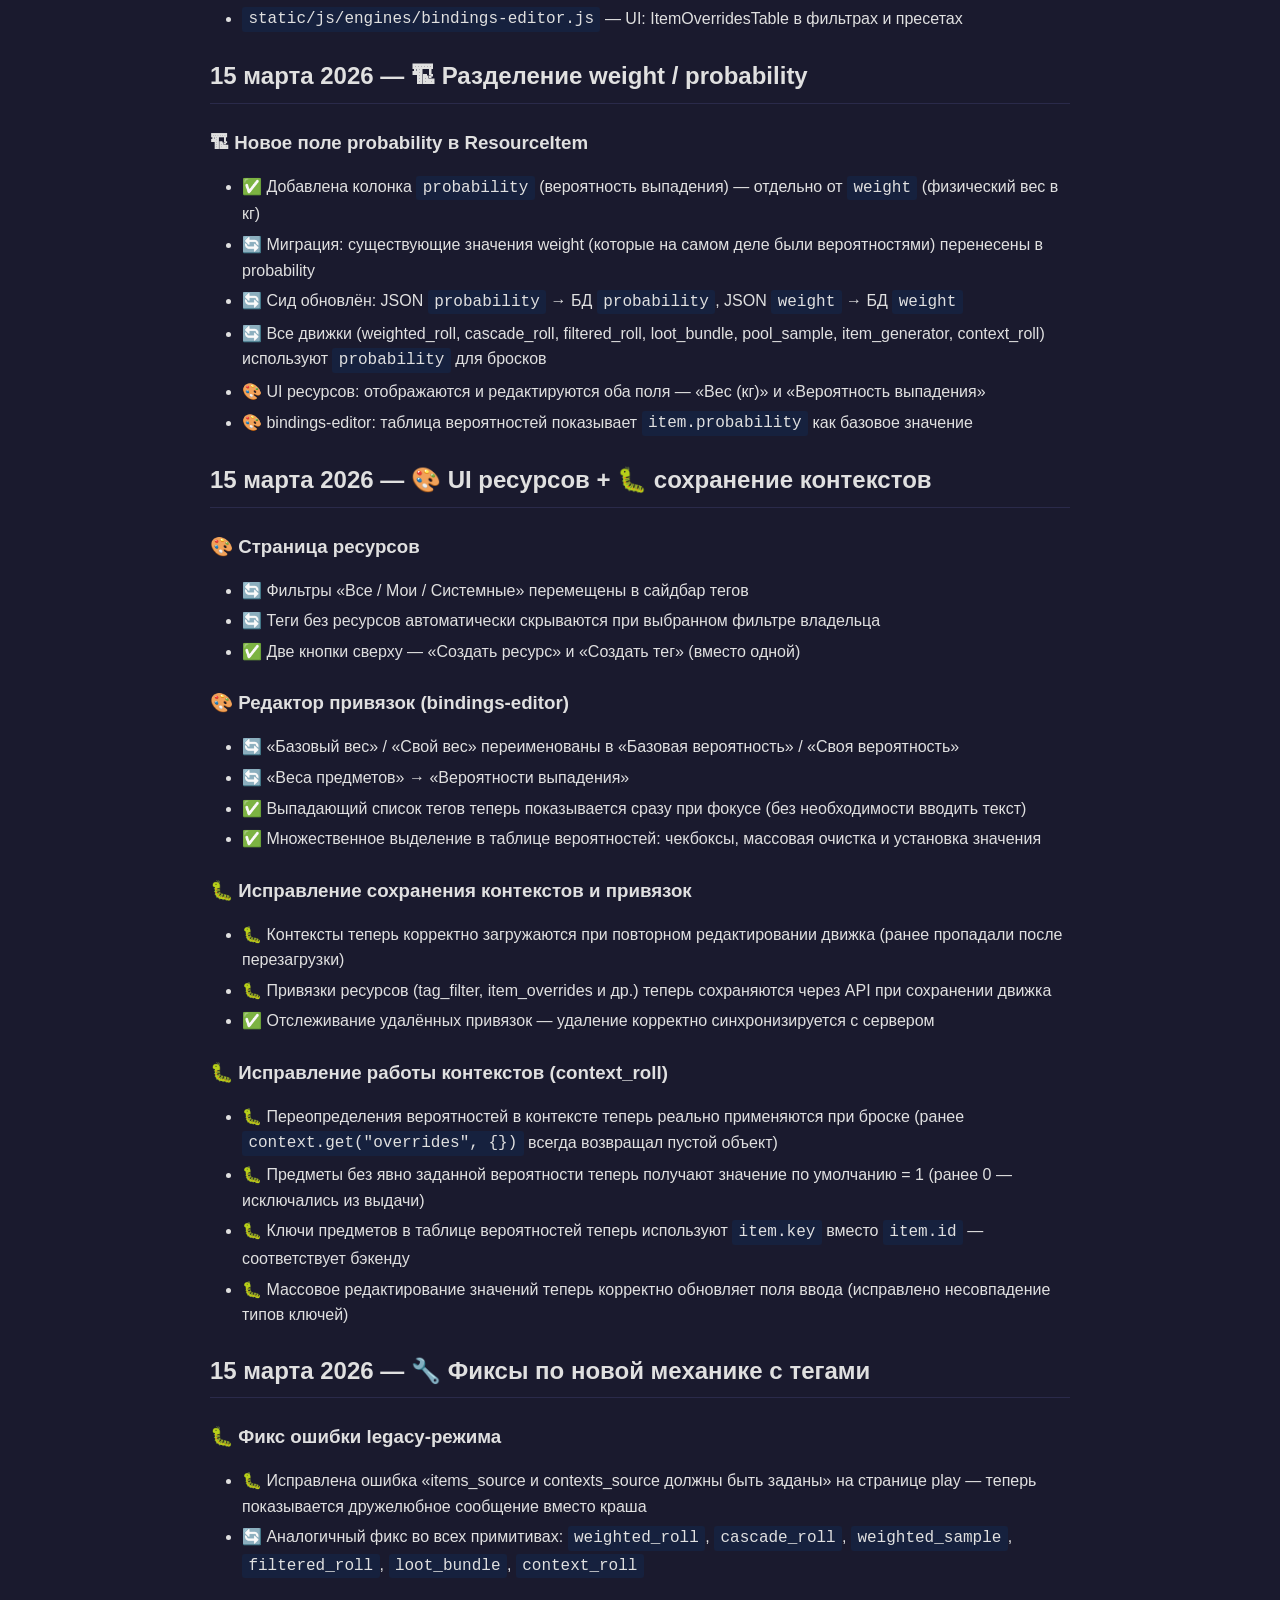
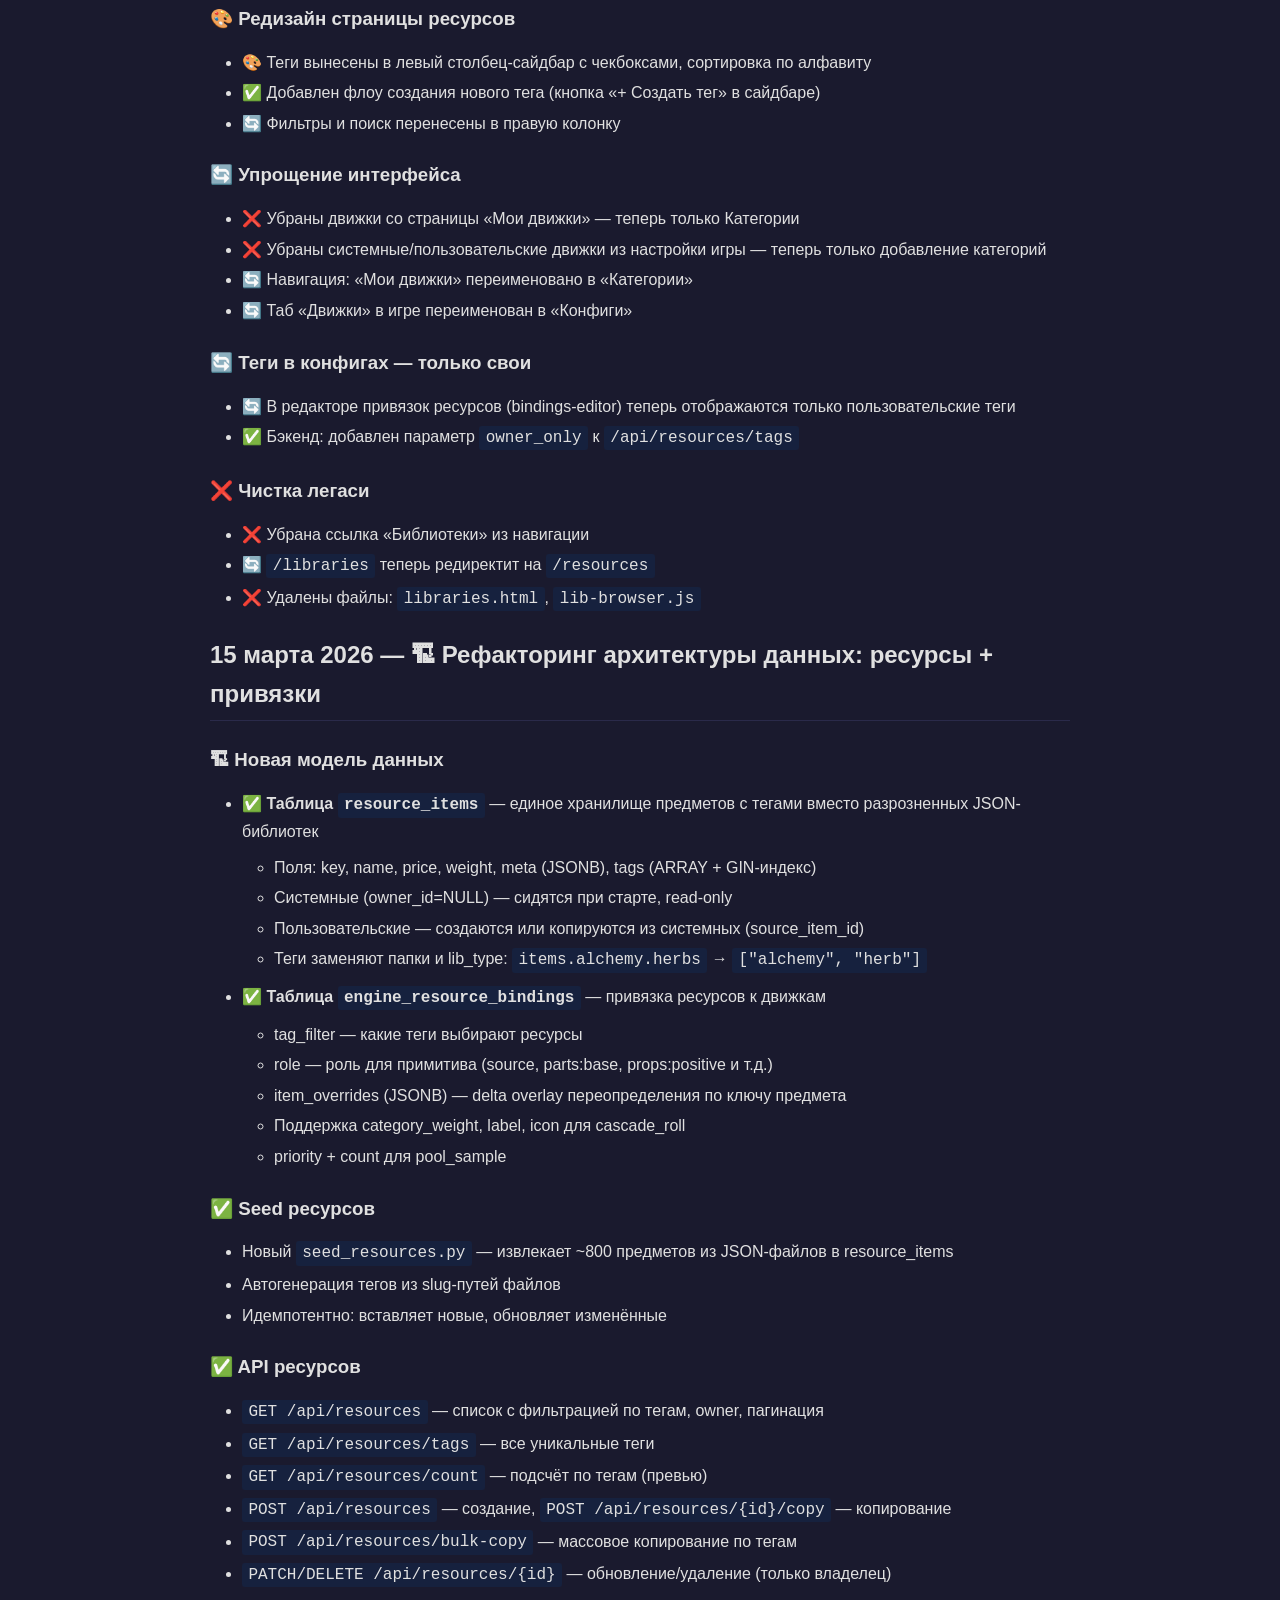
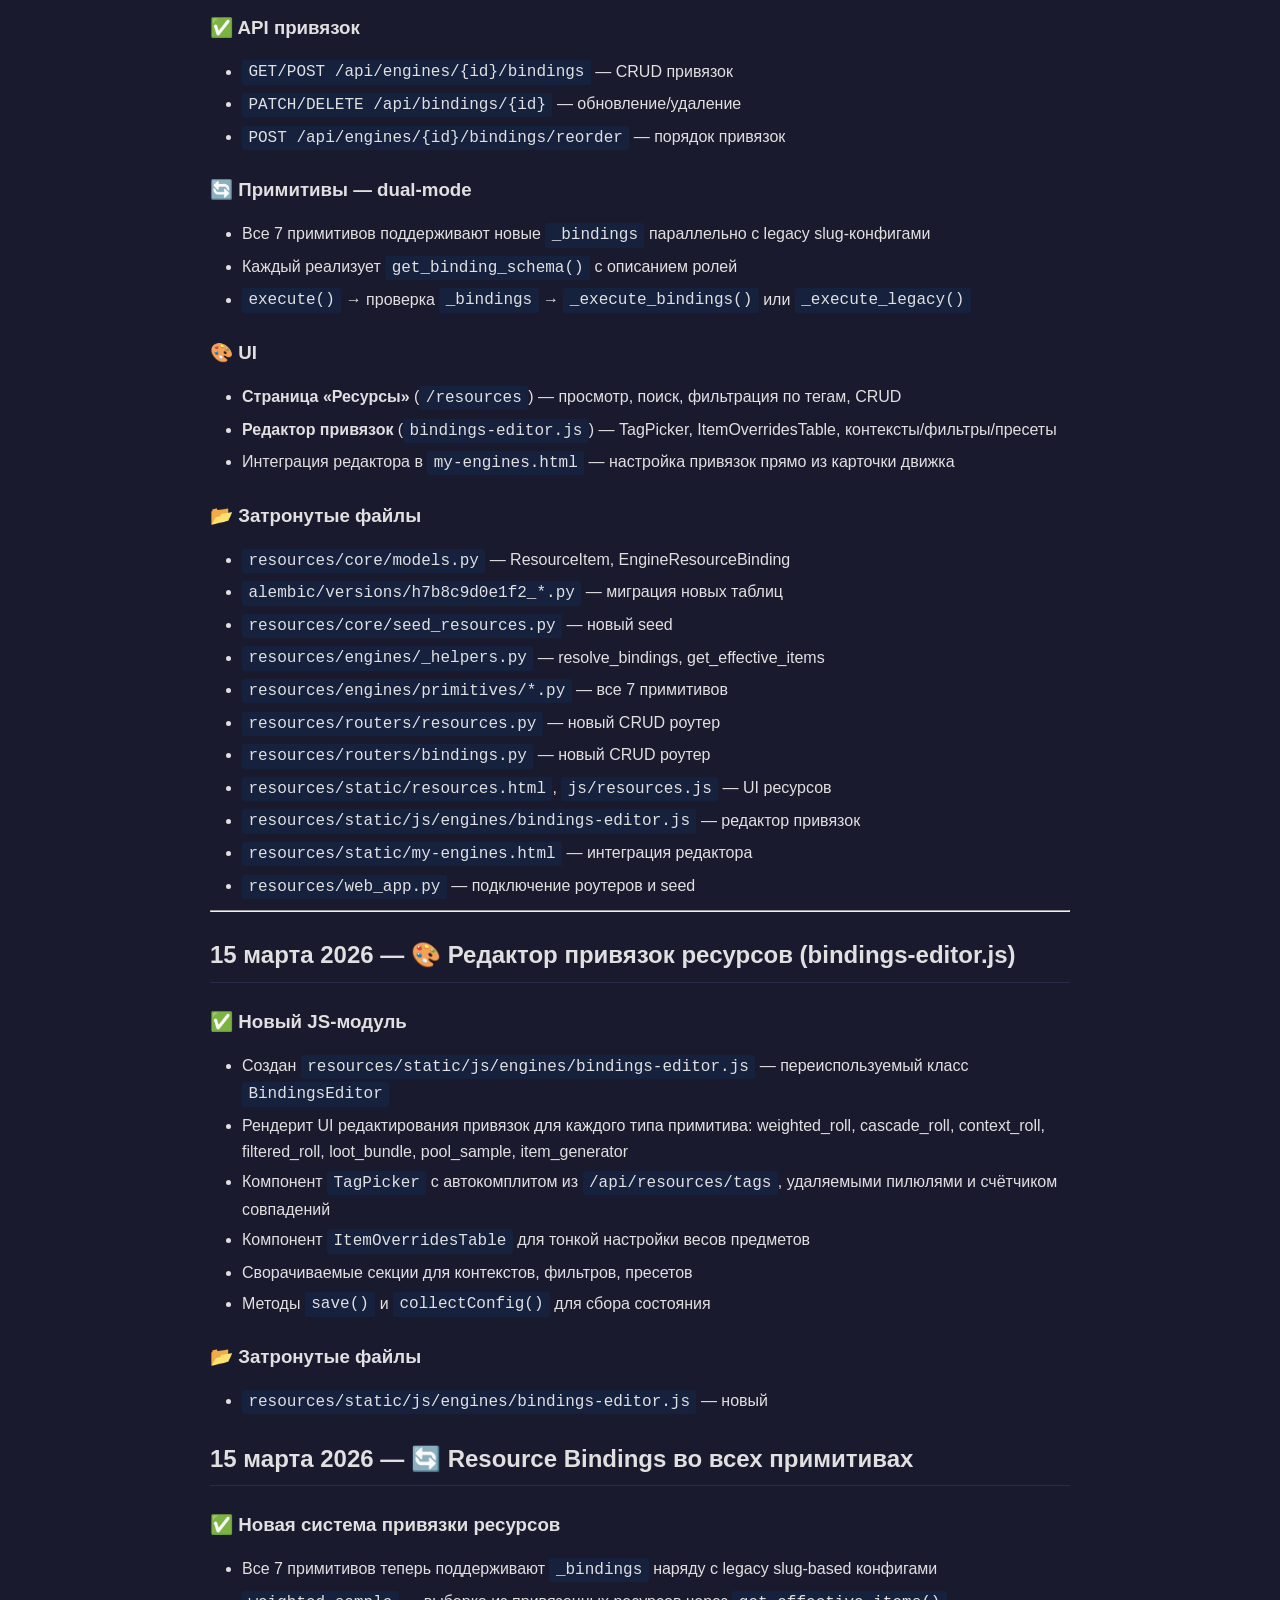
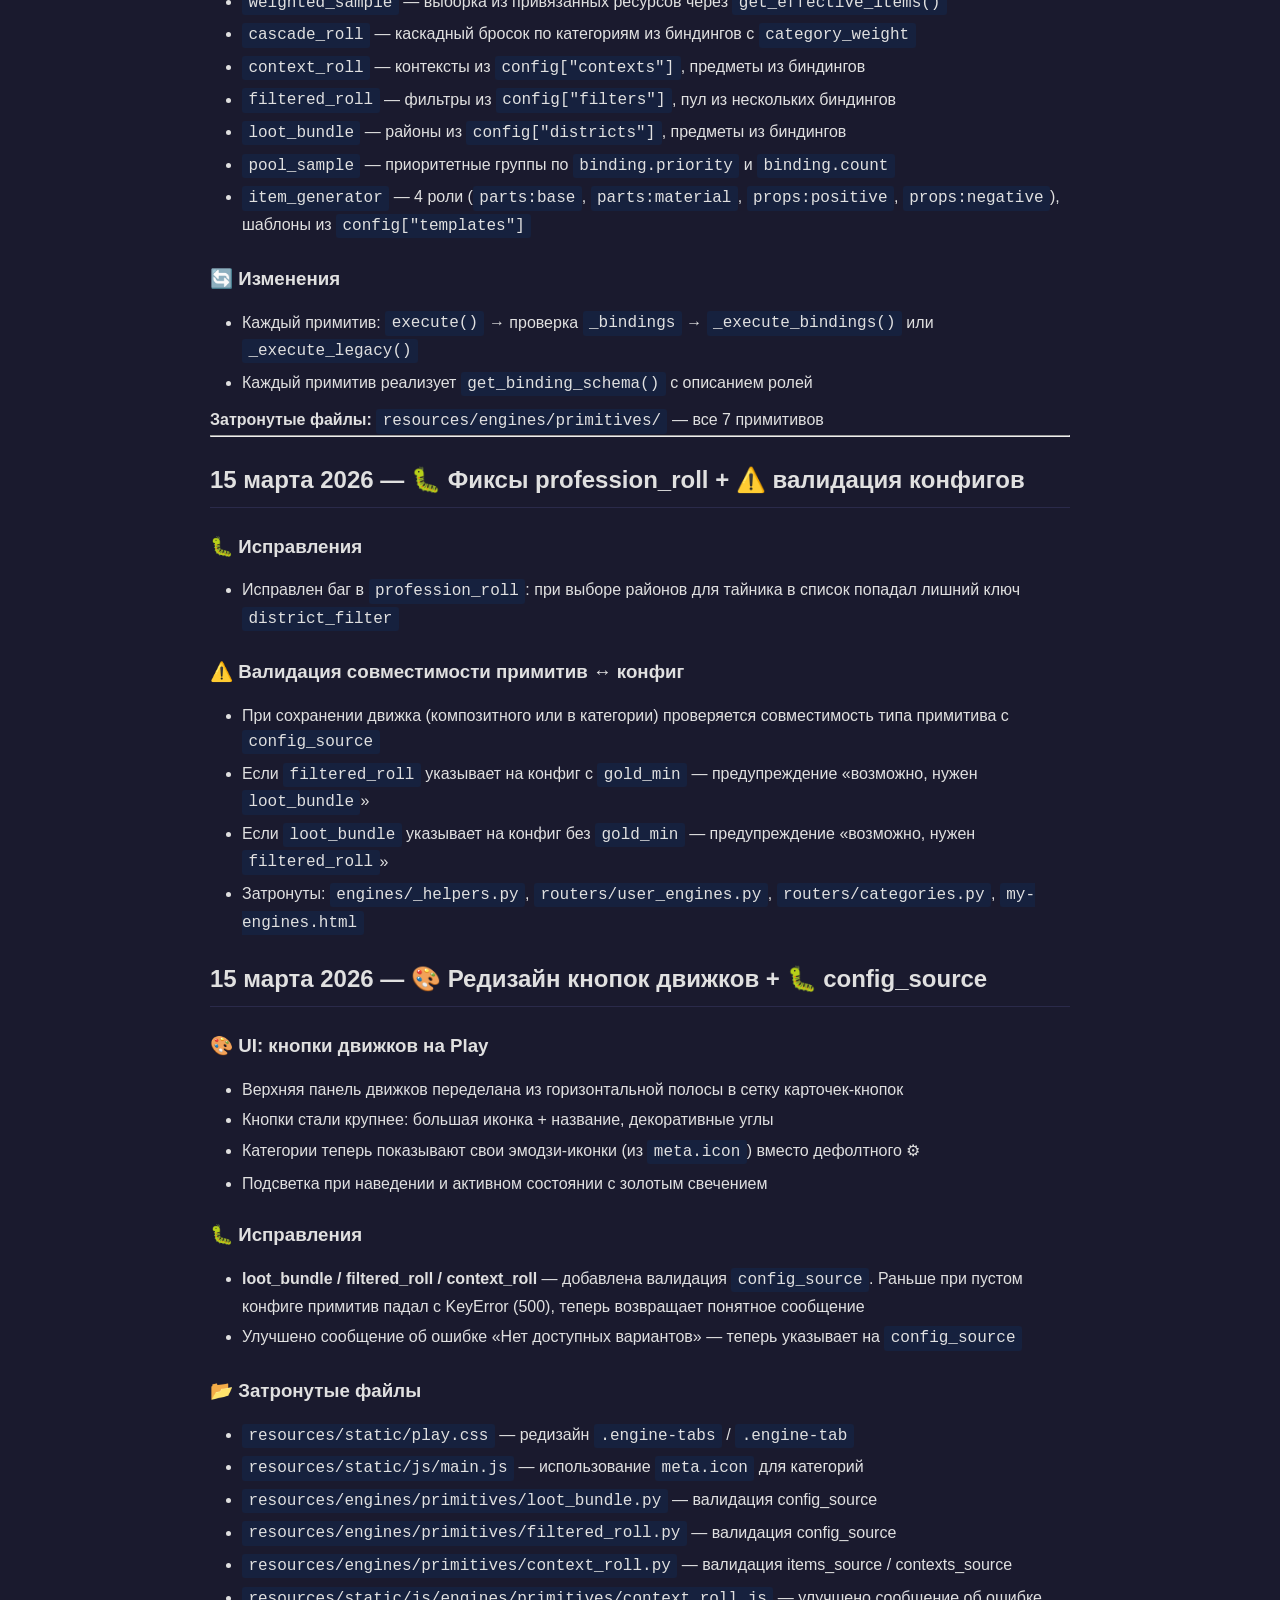
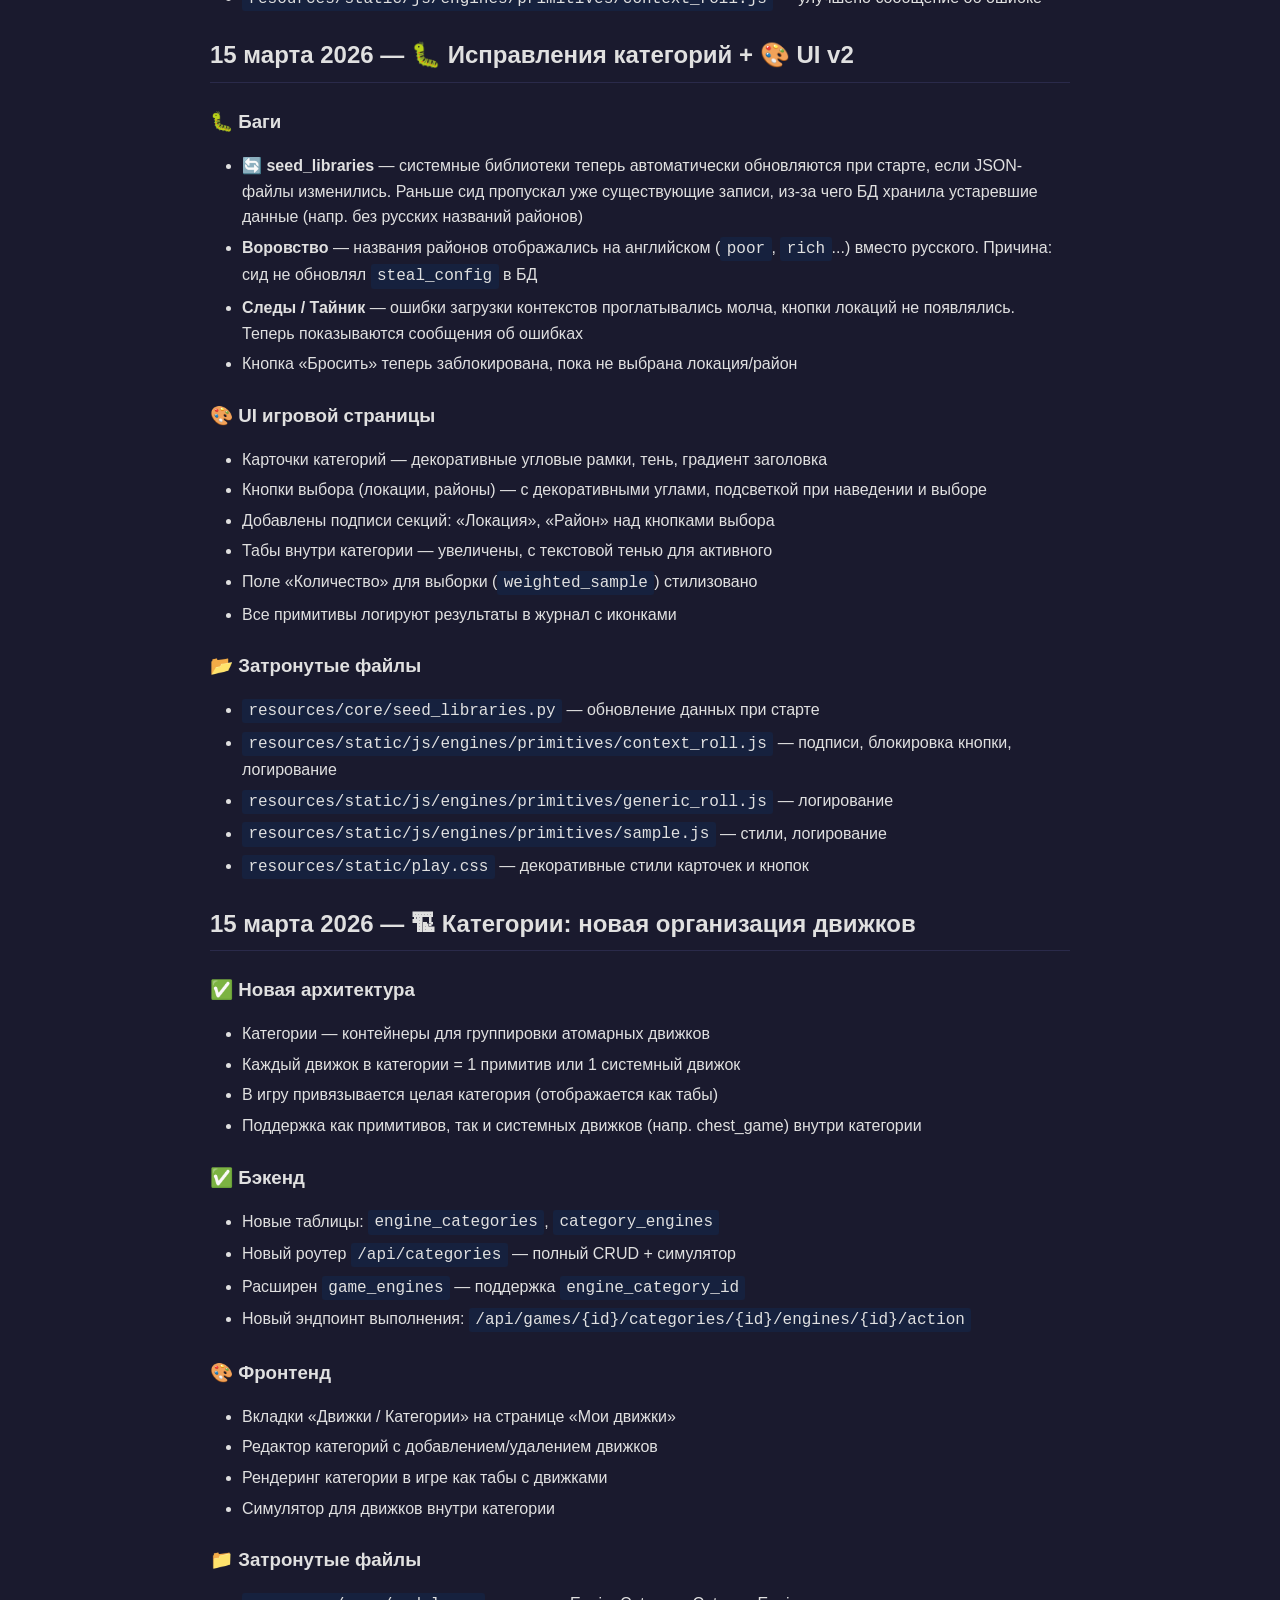
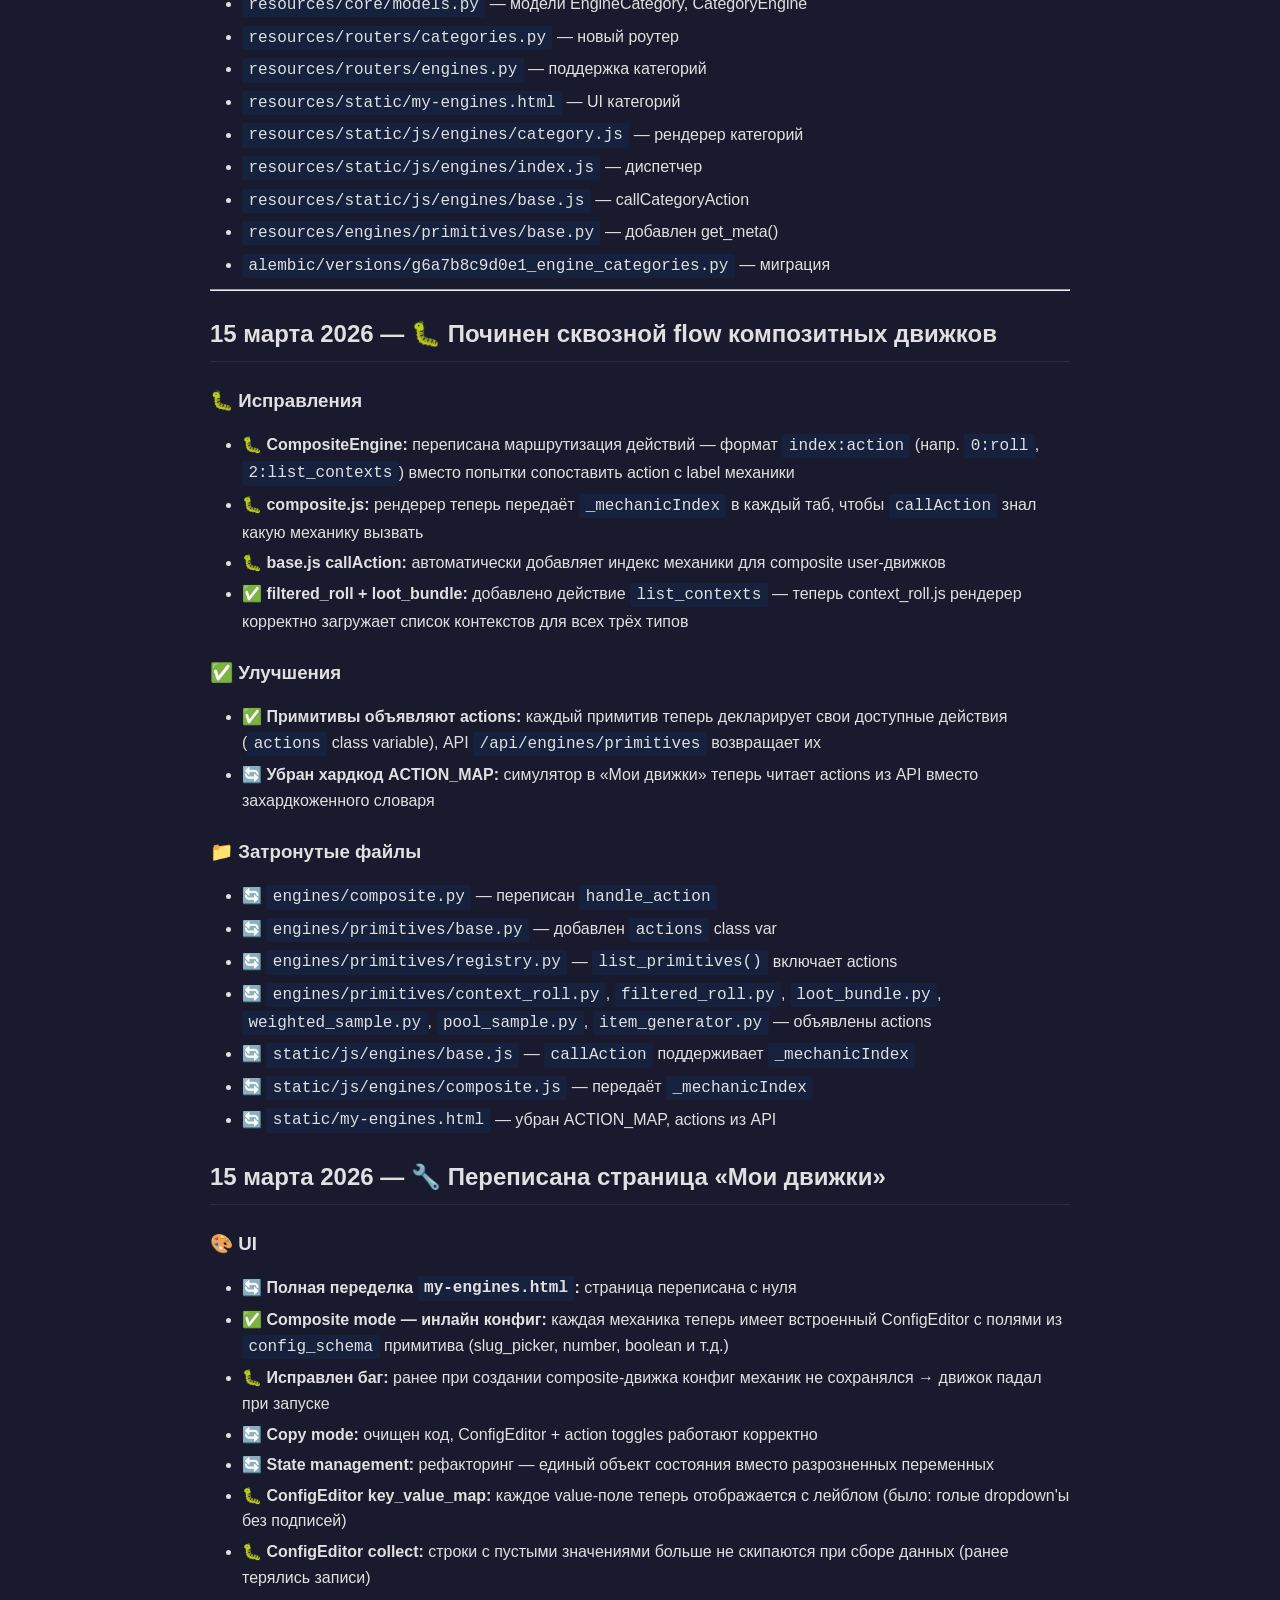
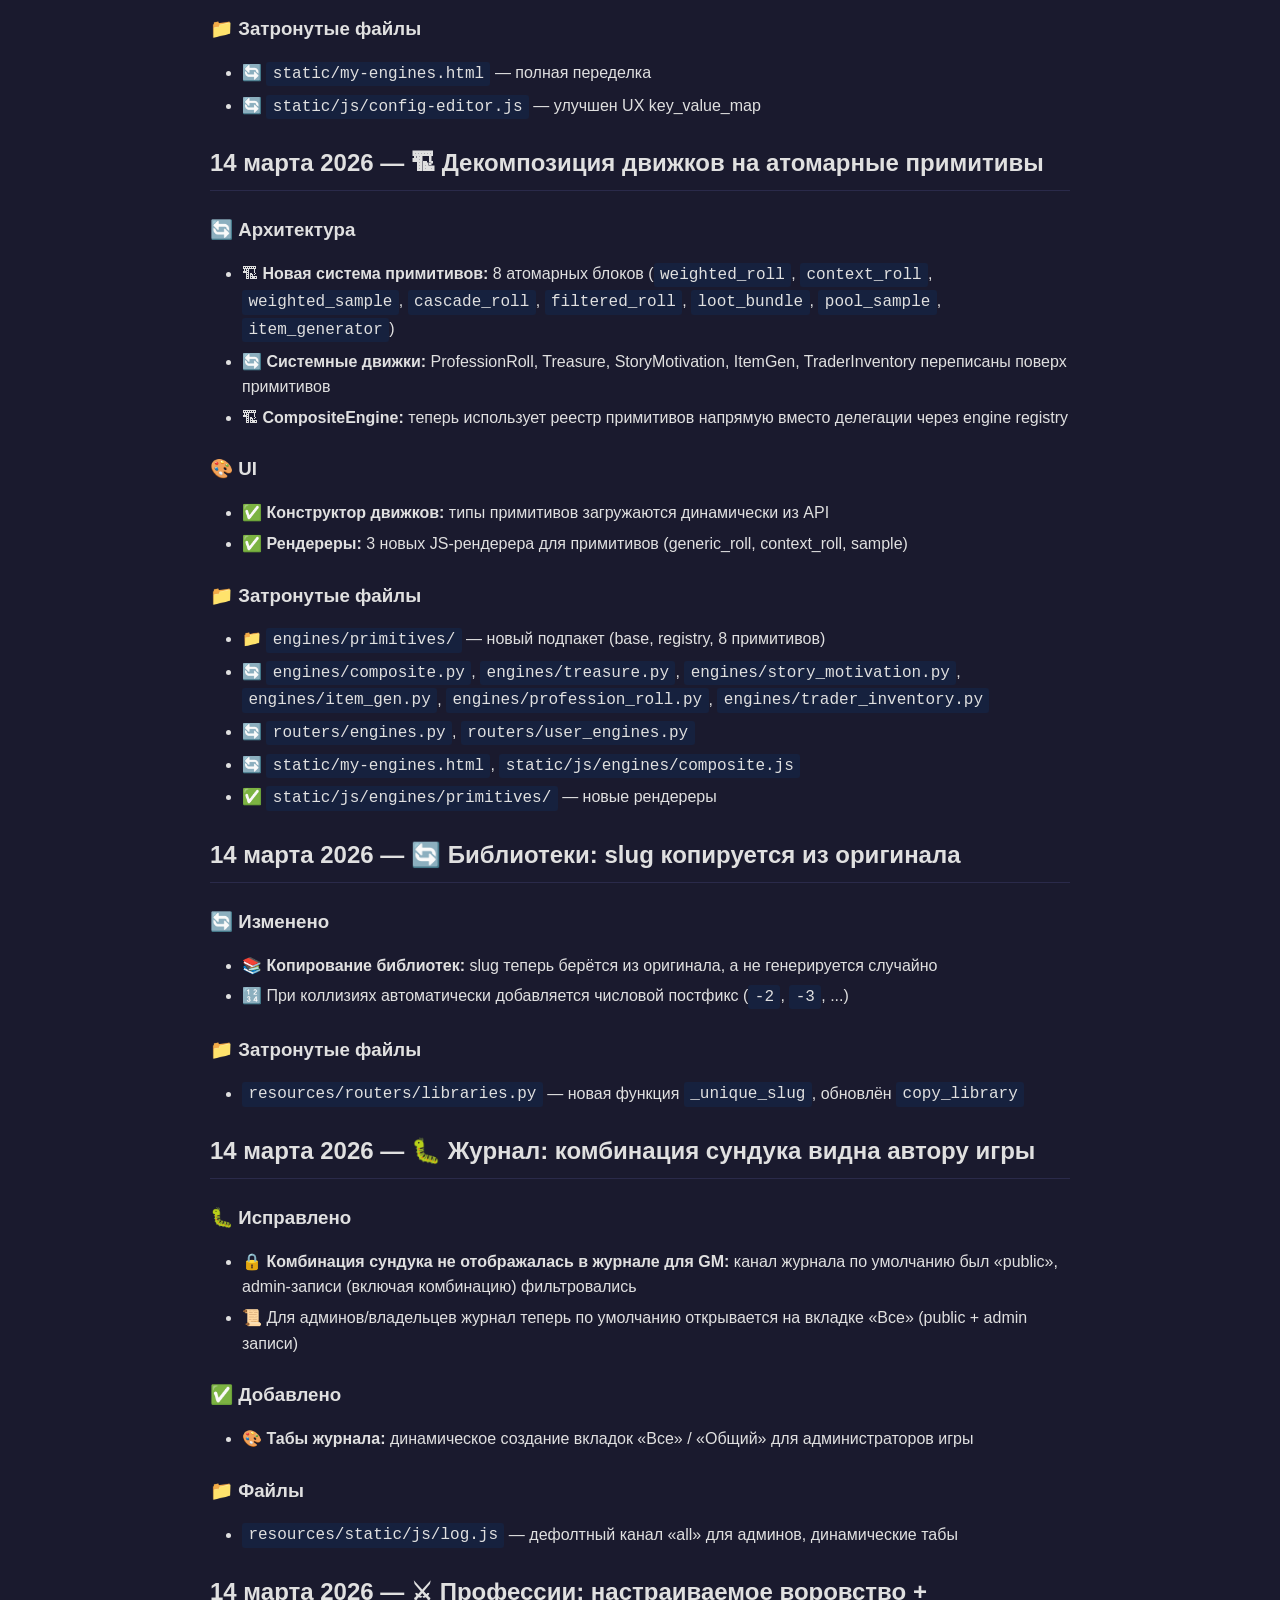
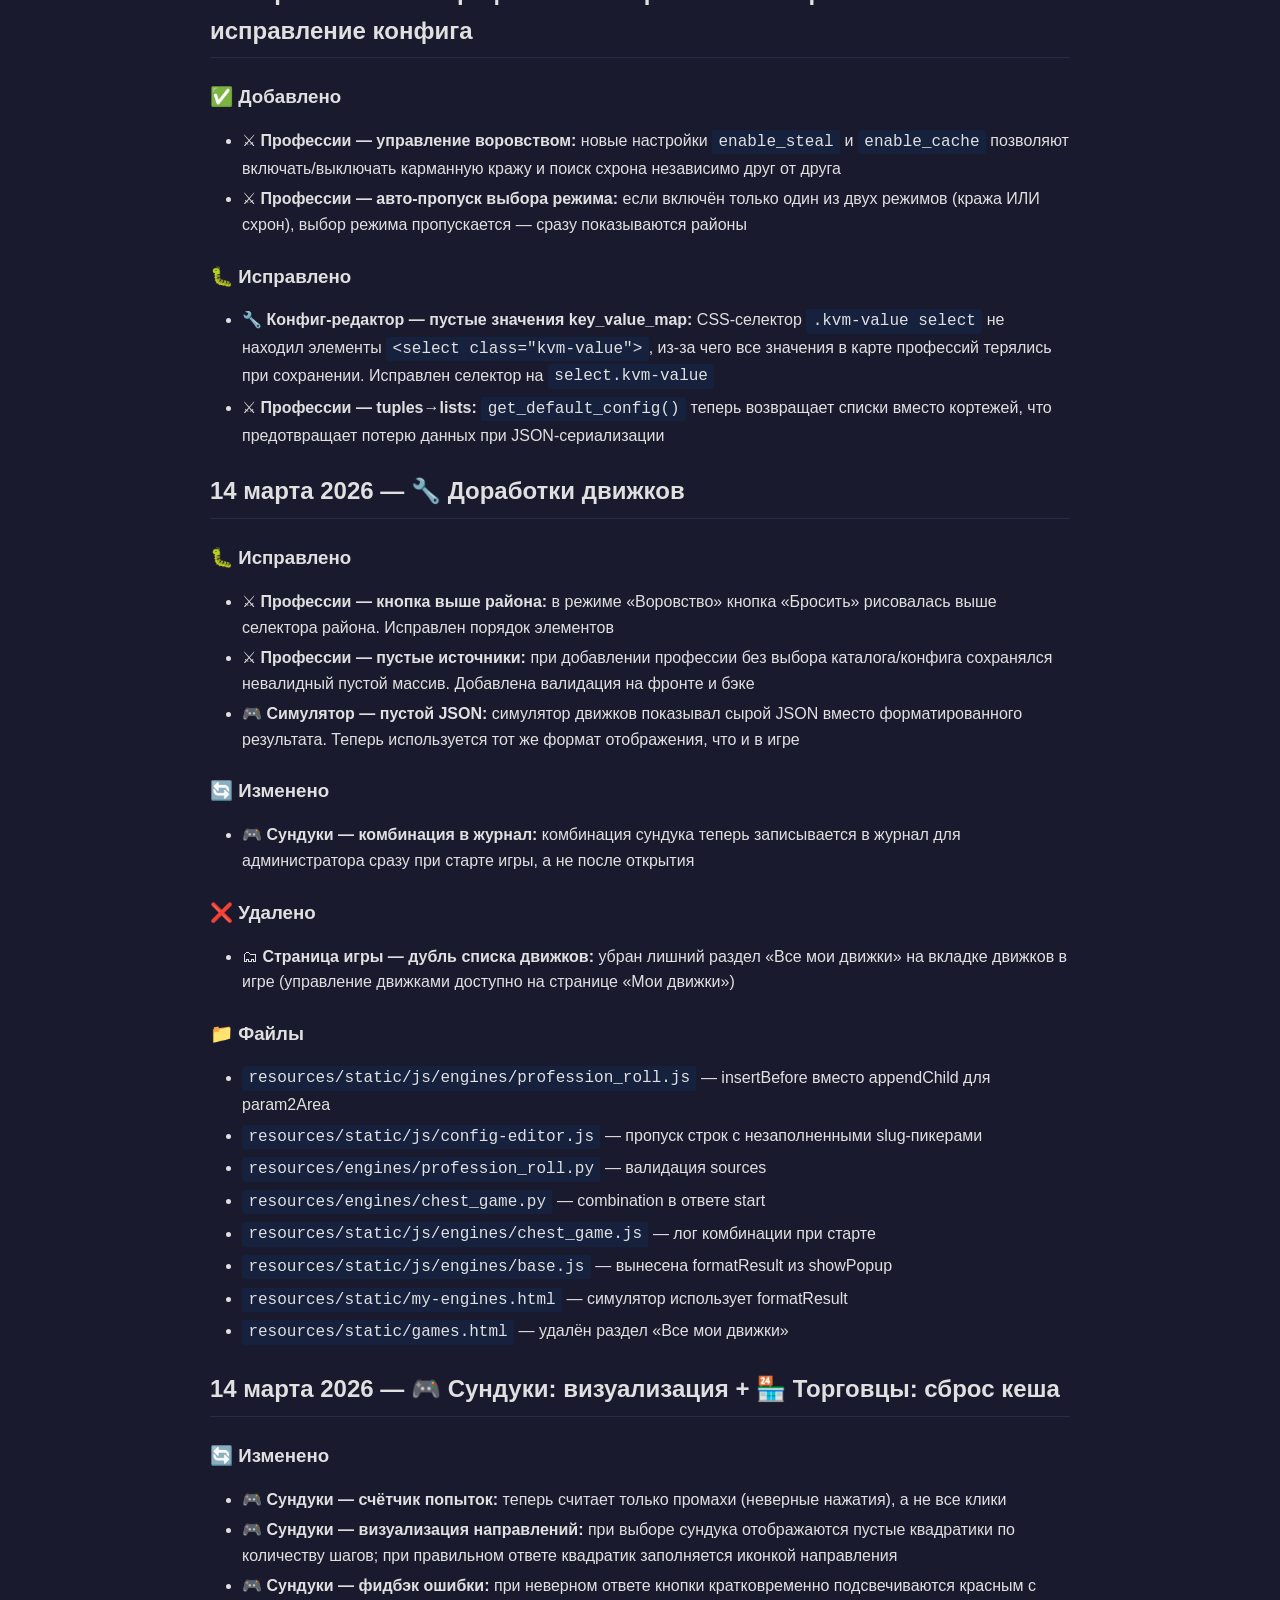
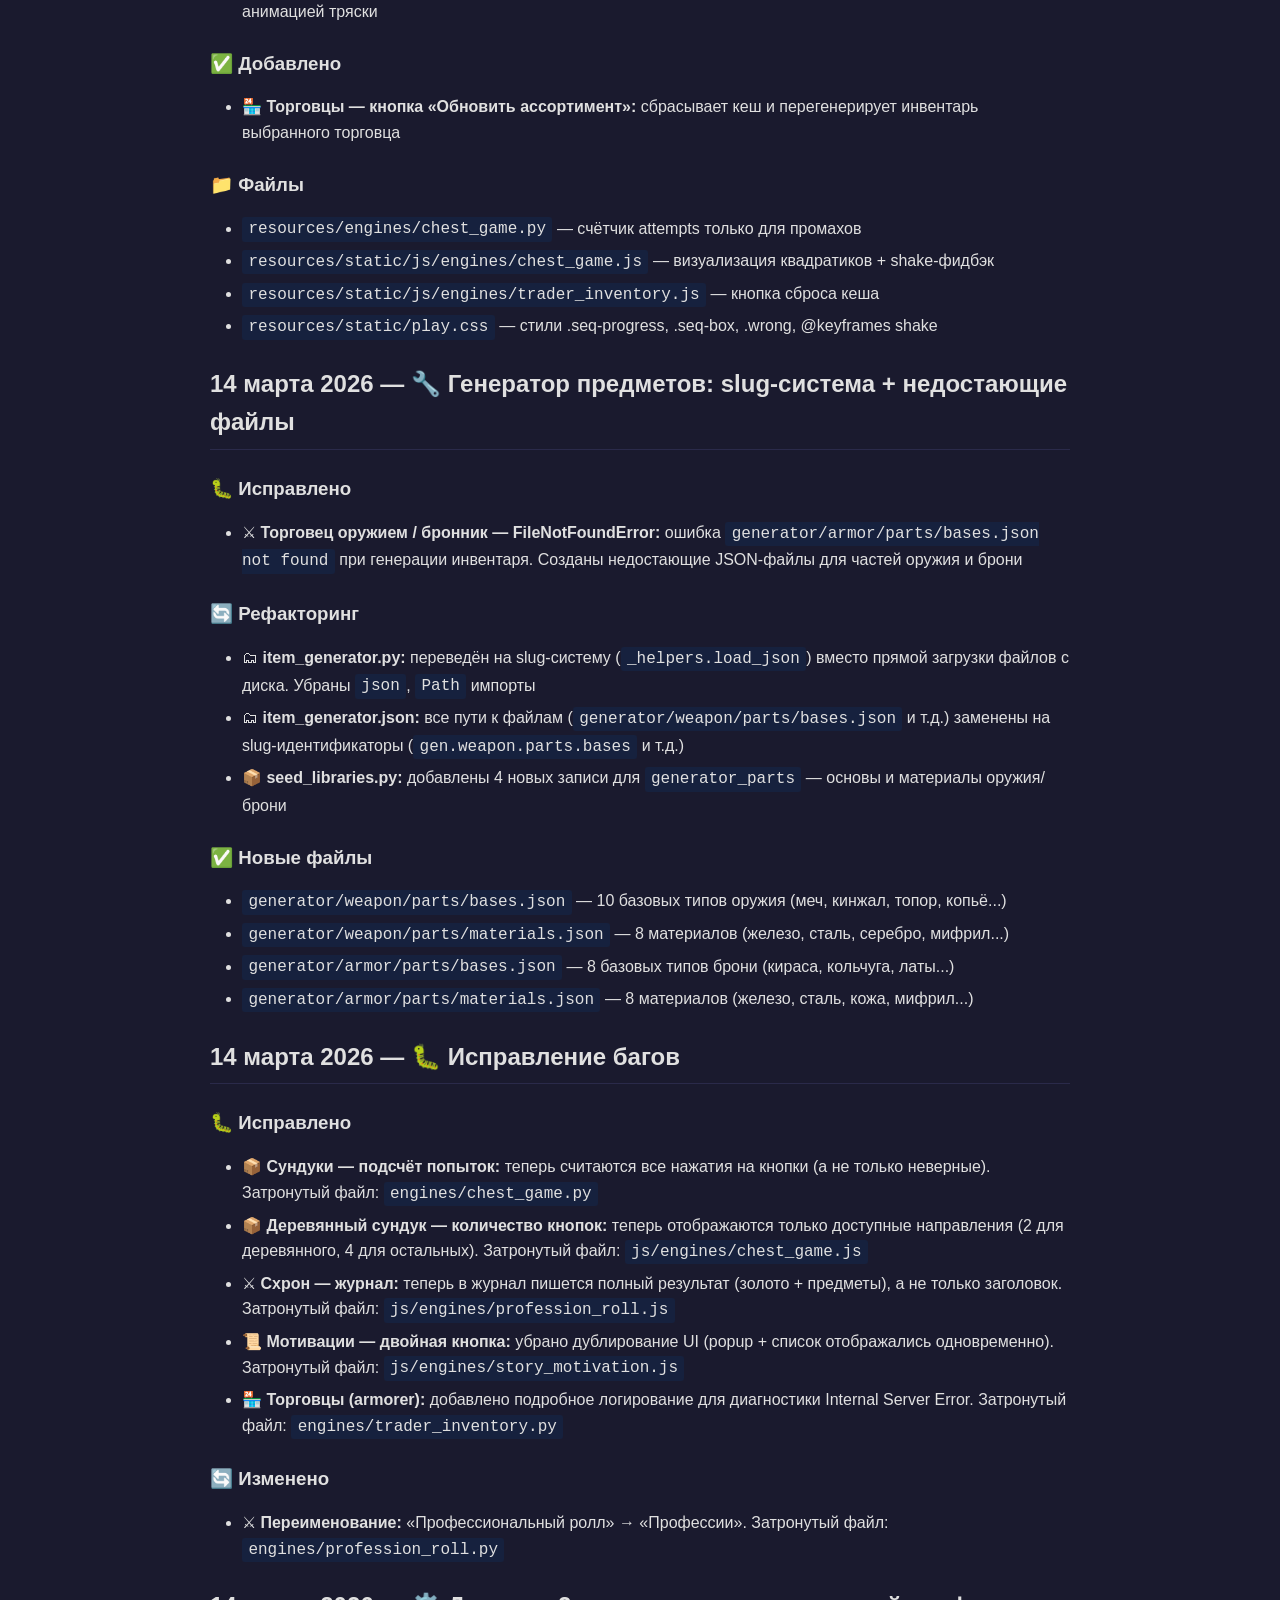
==== commit 17e0d89b: "16 march" ====
--- a/resources/static/changelog.html
+++ b/resources/static/changelog.html
@@ -63,6 +63,395 @@
 <div class="changelog-content">
     <h1>Changelog</h1>
 
+    <h2>16 марта 2026 — 🏷 Фильтрация ресурсов по тегам</h2>
+    <h3>🔄 Изменено</h3>
+    <ul>
+        <li>🏷 <strong>Только пользовательские ресурсы:</strong> в редакторе привязок (bindings-editor) теперь отображаются только ресурсы пользователя. Системные ресурсы с такими же тегами игнорируются</li>
+        <li>🔢 <strong>Счётчик ресурсов:</strong> показывает количество только пользовательских ресурсов по выбранным тегам</li>
+        <li>🚫 <strong>Дедупликация:</strong> если при выборе тегов добавляются несколько одинаковых элементов (по key), остаётся только один. Показывается диалог со списком удалённых дубликатов</li>
+    </ul>
+    <h3>📁 Затронутые файлы</h3>
+    <ul>
+        <li><code>resources/routers/resources.py</code> — параметр <code>owner_only</code> в endpoint <code>/api/resources/count</code></li>
+        <li><code>resources/static/js/engines/bindings-editor.js</code> — фильтрация <code>owner_only=true</code>, дедупликация, диалог</li>
+    </ul>
+
+    <h2>16 марта 2026 — 🔧 Мелкие доработки UX</h2>
+    <h3>✅ Добавлено</h3>
+    <ul>
+        <li>🪙 <strong>Галка «Показывать цену»:</strong> добавлена в конфиг всех примитивов (weighted_roll, context_roll, cascade_roll, filtered_roll, loot_bundle, pool_sample, weighted_sample). Управляет отображением цены в popup и журнале</li>
+        <li>⚖️ <strong>Вес предмета:</strong> при броске одного предмета теперь отображается его вес рядом с ценой</li>
+        <li>📜 <strong>Подскролл к редактору:</strong> при нажатии «Ред.» или «Добавить движок» страница автоматически прокручивается к панели редактирования</li>
+    </ul>
+    <h3>🔄 Изменено</h3>
+    <ul>
+        <li>💾 <strong>Автосейв:</strong> вместо сообщения «Сначала сохраните категорию/движок» теперь автоматически сохраняется и продолжается действие</li>
+        <li>📦 <strong>context_roll, filtered_roll, cascade_roll:</strong> бэкенд теперь всегда возвращает price и weight для одиночных предметов</li>
+    </ul>
+    <h4>Затронутые файлы</h4>
+    <ul>
+        <li><code>engines/primitives/*.py</code> — show_price в config_schema, weight в результатах</li>
+        <li><code>static/js/engines/base.js</code> — отображение веса в formatResult</li>
+        <li><code>static/js/engines/primitives/context_roll.js</code> — show_price логика</li>
+        <li><code>static/js/engines/primitives/generic_roll.js</code> — show_price логика</li>
+        <li><code>static/my-engines.html</code> — автосейв, scrollIntoView</li>
+    </ul>
+
+    <h2>15 марта 2026 — 🎲 Переопределение вероятностей в фильтрах и пресетах</h2>
+    <ul>
+        <li>✅ <strong>filtered_roll:</strong> каждый фильтр теперь может содержать таблицу переопределения вероятностей предметов (как в context_roll)</li>
+        <li>✅ <strong>loot_bundle:</strong> каждый пресет теперь может содержать таблицу переопределения вероятностей предметов</li>
+        <li>🐛 Исправлен баг loot_bundle: пресеты сохранялись как массив, а бэкенд ожидал словарь — добавлена нормализация</li>
+        <li>🔄 Переименование <code>districts</code> → <code>presets</code> в loot_bundle (обратная совместимость сохранена)</li>
+    </ul>
+    <h4>Затронутые файлы</h4>
+    <ul>
+        <li><code>engines/primitives/loot_bundle.py</code> — overrides + нормализация list→dict + districts→presets</li>
+        <li><code>engines/primitives/filtered_roll.py</code> — overrides из фильтра</li>
+        <li><code>static/js/engines/bindings-editor.js</code> — UI: ItemOverridesTable в фильтрах и пресетах</li>
+    </ul>
+
+    <h2>15 марта 2026 — 🏗 Разделение weight / probability</h2>
+    <h3>🏗 Новое поле probability в ResourceItem</h3>
+    <ul>
+        <li>✅ Добавлена колонка <code>probability</code> (вероятность выпадения) — отдельно от <code>weight</code> (физический вес в кг)</li>
+        <li>🔄 Миграция: существующие значения weight (которые на самом деле были вероятностями) перенесены в probability</li>
+        <li>🔄 Сид обновлён: JSON <code>probability</code> → БД <code>probability</code>, JSON <code>weight</code> → БД <code>weight</code></li>
+        <li>🔄 Все движки (weighted_roll, cascade_roll, filtered_roll, loot_bundle, pool_sample, item_generator, context_roll) используют <code>probability</code> для бросков</li>
+        <li>🎨 UI ресурсов: отображаются и редактируются оба поля — «Вес (кг)» и «Вероятность выпадения»</li>
+        <li>🎨 bindings-editor: таблица вероятностей показывает <code>item.probability</code> как базовое значение</li>
+    </ul>
+
+    <h2>15 марта 2026 — 🎨 UI ресурсов + 🐛 сохранение контекстов</h2>
+    <h3>🎨 Страница ресурсов</h3>
+    <ul>
+        <li>🔄 Фильтры «Все / Мои / Системные» перемещены в сайдбар тегов</li>
+        <li>🔄 Теги без ресурсов автоматически скрываются при выбранном фильтре владельца</li>
+        <li>✅ Две кнопки сверху — «Создать ресурс» и «Создать тег» (вместо одной)</li>
+    </ul>
+    <h3>🎨 Редактор привязок (bindings-editor)</h3>
+    <ul>
+        <li>🔄 «Базовый вес» / «Свой вес» переименованы в «Базовая вероятность» / «Своя вероятность»</li>
+        <li>🔄 «Веса предметов» → «Вероятности выпадения»</li>
+        <li>✅ Выпадающий список тегов теперь показывается сразу при фокусе (без необходимости вводить текст)</li>
+        <li>✅ Множественное выделение в таблице вероятностей: чекбоксы, массовая очистка и установка значения</li>
+    </ul>
+    <h3>🐛 Исправление сохранения контекстов и привязок</h3>
+    <ul>
+        <li>🐛 Контексты теперь корректно загружаются при повторном редактировании движка (ранее пропадали после перезагрузки)</li>
+        <li>🐛 Привязки ресурсов (tag_filter, item_overrides и др.) теперь сохраняются через API при сохранении движка</li>
+        <li>✅ Отслеживание удалённых привязок — удаление корректно синхронизируется с сервером</li>
+    </ul>
+    <h3>🐛 Исправление работы контекстов (context_roll)</h3>
+    <ul>
+        <li>🐛 Переопределения вероятностей в контексте теперь реально применяются при броске (ранее <code>context.get("overrides", {})</code> всегда возвращал пустой объект)</li>
+        <li>🐛 Предметы без явно заданной вероятности теперь получают значение по умолчанию = 1 (ранее 0 — исключались из выдачи)</li>
+        <li>🐛 Ключи предметов в таблице вероятностей теперь используют <code>item.key</code> вместо <code>item.id</code> — соответствует бэкенду</li>
+        <li>🐛 Массовое редактирование значений теперь корректно обновляет поля ввода (исправлено несовпадение типов ключей)</li>
+    </ul>
+
+    <h2>15 марта 2026 — 🔧 Фиксы по новой механике с тегами</h2>
+    <h3>🐛 Фикс ошибки legacy-режима</h3>
+    <ul>
+        <li>🐛 Исправлена ошибка «items_source и contexts_source должны быть заданы» на странице play — теперь показывается дружелюбное сообщение вместо краша</li>
+        <li>🔄 Аналогичный фикс во всех примитивах: <code>weighted_roll</code>, <code>cascade_roll</code>, <code>weighted_sample</code>, <code>filtered_roll</code>, <code>loot_bundle</code>, <code>context_roll</code></li>
+    </ul>
+    <h3>🎨 Редизайн страницы ресурсов</h3>
+    <ul>
+        <li>🎨 Теги вынесены в левый столбец-сайдбар с чекбоксами, сортировка по алфавиту</li>
+        <li>✅ Добавлен флоу создания нового тега (кнопка «+ Создать тег» в сайдбаре)</li>
+        <li>🔄 Фильтры и поиск перенесены в правую колонку</li>
+    </ul>
+    <h3>🔄 Упрощение интерфейса</h3>
+    <ul>
+        <li>❌ Убраны движки со страницы «Мои движки» — теперь только Категории</li>
+        <li>❌ Убраны системные/пользовательские движки из настройки игры — теперь только добавление категорий</li>
+        <li>🔄 Навигация: «Мои движки» переименовано в «Категории»</li>
+        <li>🔄 Таб «Движки» в игре переименован в «Конфиги»</li>
+    </ul>
+    <h3>🔄 Теги в конфигах — только свои</h3>
+    <ul>
+        <li>🔄 В редакторе привязок ресурсов (bindings-editor) теперь отображаются только пользовательские теги</li>
+        <li>✅ Бэкенд: добавлен параметр <code>owner_only</code> к <code>/api/resources/tags</code></li>
+    </ul>
+    <h3>❌ Чистка легаси</h3>
+    <ul>
+        <li>❌ Убрана ссылка «Библиотеки» из навигации</li>
+        <li>🔄 <code>/libraries</code> теперь редиректит на <code>/resources</code></li>
+        <li>❌ Удалены файлы: <code>libraries.html</code>, <code>lib-browser.js</code></li>
+    </ul>
+
+    <h2>15 марта 2026 — 🏗 Рефакторинг архитектуры данных: ресурсы + привязки</h2>
+    <h3>🏗 Новая модель данных</h3>
+    <ul>
+        <li>✅ <strong>Таблица <code>resource_items</code></strong> — единое хранилище предметов с тегами вместо разрозненных JSON-библиотек
+            <ul>
+                <li>Поля: key, name, price, weight, meta (JSONB), tags (ARRAY + GIN-индекс)</li>
+                <li>Системные (owner_id=NULL) — сидятся при старте, read-only</li>
+                <li>Пользовательские — создаются или копируются из системных (source_item_id)</li>
+                <li>Теги заменяют папки и lib_type: <code>items.alchemy.herbs</code> → <code>["alchemy", "herb"]</code></li>
+            </ul>
+        </li>
+        <li>✅ <strong>Таблица <code>engine_resource_bindings</code></strong> — привязка ресурсов к движкам
+            <ul>
+                <li>tag_filter — какие теги выбирают ресурсы</li>
+                <li>role — роль для примитива (source, parts:base, props:positive и т.д.)</li>
+                <li>item_overrides (JSONB) — delta overlay переопределения по ключу предмета</li>
+                <li>Поддержка category_weight, label, icon для cascade_roll</li>
+                <li>priority + count для pool_sample</li>
+            </ul>
+        </li>
+    </ul>
+
+    <h3>✅ Seed ресурсов</h3>
+    <ul>
+        <li>Новый <code>seed_resources.py</code> — извлекает ~800 предметов из JSON-файлов в resource_items</li>
+        <li>Автогенерация тегов из slug-путей файлов</li>
+        <li>Идемпотентно: вставляет новые, обновляет изменённые</li>
+    </ul>
+
+    <h3>✅ API ресурсов</h3>
+    <ul>
+        <li><code>GET /api/resources</code> — список с фильтрацией по тегам, owner, пагинация</li>
+        <li><code>GET /api/resources/tags</code> — все уникальные теги</li>
+        <li><code>GET /api/resources/count</code> — подсчёт по тегам (превью)</li>
+        <li><code>POST /api/resources</code> — создание, <code>POST /api/resources/{id}/copy</code> — копирование</li>
+        <li><code>POST /api/resources/bulk-copy</code> — массовое копирование по тегам</li>
+        <li><code>PATCH/DELETE /api/resources/{id}</code> — обновление/удаление (только владелец)</li>
+    </ul>
+
+    <h3>✅ API привязок</h3>
+    <ul>
+        <li><code>GET/POST /api/engines/{id}/bindings</code> — CRUD привязок</li>
+        <li><code>PATCH/DELETE /api/bindings/{id}</code> — обновление/удаление</li>
+        <li><code>POST /api/engines/{id}/bindings/reorder</code> — порядок привязок</li>
+    </ul>
+
+    <h3>🔄 Примитивы — dual-mode</h3>
+    <ul>
+        <li>Все 7 примитивов поддерживают новые <code>_bindings</code> параллельно с legacy slug-конфигами</li>
+        <li>Каждый реализует <code>get_binding_schema()</code> с описанием ролей</li>
+        <li><code>execute()</code> → проверка <code>_bindings</code> → <code>_execute_bindings()</code> или <code>_execute_legacy()</code></li>
+    </ul>
+
+    <h3>🎨 UI</h3>
+    <ul>
+        <li><strong>Страница «Ресурсы»</strong> (<code>/resources</code>) — просмотр, поиск, фильтрация по тегам, CRUD</li>
+        <li><strong>Редактор привязок</strong> (<code>bindings-editor.js</code>) — TagPicker, ItemOverridesTable, контексты/фильтры/пресеты</li>
+        <li>Интеграция редактора в <code>my-engines.html</code> — настройка привязок прямо из карточки движка</li>
+    </ul>
+
+    <h3>📂 Затронутые файлы</h3>
+    <ul>
+        <li><code>resources/core/models.py</code> — ResourceItem, EngineResourceBinding</li>
+        <li><code>alembic/versions/h7b8c9d0e1f2_*.py</code> — миграция новых таблиц</li>
+        <li><code>resources/core/seed_resources.py</code> — новый seed</li>
+        <li><code>resources/engines/_helpers.py</code> — resolve_bindings, get_effective_items</li>
+        <li><code>resources/engines/primitives/*.py</code> — все 7 примитивов</li>
+        <li><code>resources/routers/resources.py</code> — новый CRUD роутер</li>
+        <li><code>resources/routers/bindings.py</code> — новый CRUD роутер</li>
+        <li><code>resources/static/resources.html</code>, <code>js/resources.js</code> — UI ресурсов</li>
+        <li><code>resources/static/js/engines/bindings-editor.js</code> — редактор привязок</li>
+        <li><code>resources/static/my-engines.html</code> — интеграция редактора</li>
+        <li><code>resources/web_app.py</code> — подключение роутеров и seed</li>
+    </ul>
+    <hr>
+
+    <h2>15 марта 2026 — 🎨 Редактор привязок ресурсов (bindings-editor.js)</h2>
+    <h3>✅ Новый JS-модуль</h3>
+    <ul>
+        <li>Создан <code>resources/static/js/engines/bindings-editor.js</code> — переиспользуемый класс <code>BindingsEditor</code></li>
+        <li>Рендерит UI редактирования привязок для каждого типа примитива: weighted_roll, cascade_roll, context_roll, filtered_roll, loot_bundle, pool_sample, item_generator</li>
+        <li>Компонент <code>TagPicker</code> с автокомплитом из <code>/api/resources/tags</code>, удаляемыми пилюлями и счётчиком совпадений</li>
+        <li>Компонент <code>ItemOverridesTable</code> для тонкой настройки весов предметов</li>
+        <li>Сворачиваемые секции для контекстов, фильтров, пресетов</li>
+        <li>Методы <code>save()</code> и <code>collectConfig()</code> для сбора состояния</li>
+    </ul>
+    <h3>📂 Затронутые файлы</h3>
+    <ul>
+        <li><code>resources/static/js/engines/bindings-editor.js</code> — новый</li>
+    </ul>
+
+    <h2>15 марта 2026 — 🔄 Resource Bindings во всех примитивах</h2>
+    <h3>✅ Новая система привязки ресурсов</h3>
+    <ul>
+        <li>Все 7 примитивов теперь поддерживают <code>_bindings</code> наряду с legacy slug-based конфигами</li>
+        <li><code>weighted_sample</code> — выборка из привязанных ресурсов через <code>get_effective_items()</code></li>
+        <li><code>cascade_roll</code> — каскадный бросок по категориям из биндингов с <code>category_weight</code></li>
+        <li><code>context_roll</code> — контексты из <code>config["contexts"]</code>, предметы из биндингов</li>
+        <li><code>filtered_roll</code> — фильтры из <code>config["filters"]</code>, пул из нескольких биндингов</li>
+        <li><code>loot_bundle</code> — районы из <code>config["districts"]</code>, предметы из биндингов</li>
+        <li><code>pool_sample</code> — приоритетные группы по <code>binding.priority</code> и <code>binding.count</code></li>
+        <li><code>item_generator</code> — 4 роли (<code>parts:base</code>, <code>parts:material</code>, <code>props:positive</code>, <code>props:negative</code>), шаблоны из <code>config["templates"]</code></li>
+    </ul>
+    <h3>🔄 Изменения</h3>
+    <ul>
+        <li>Каждый примитив: <code>execute()</code> → проверка <code>_bindings</code> → <code>_execute_bindings()</code> или <code>_execute_legacy()</code></li>
+        <li>Каждый примитив реализует <code>get_binding_schema()</code> с описанием ролей</li>
+    </ul>
+    <p><b>Затронутые файлы:</b> <code>resources/engines/primitives/</code> — все 7 примитивов</p>
+    <hr>
+
+    <h2>15 марта 2026 — 🐛 Фиксы profession_roll + ⚠️ валидация конфигов</h2>
+    <h3>🐛 Исправления</h3>
+    <ul>
+        <li>Исправлен баг в <code>profession_roll</code>: при выборе районов для тайника в список попадал лишний ключ <code>district_filter</code></li>
+    </ul>
+    <h3>⚠️ Валидация совместимости примитив ↔ конфиг</h3>
+    <ul>
+        <li>При сохранении движка (композитного или в категории) проверяется совместимость типа примитива с <code>config_source</code></li>
+        <li>Если <code>filtered_roll</code> указывает на конфиг с <code>gold_min</code> — предупреждение «возможно, нужен <code>loot_bundle</code>»</li>
+        <li>Если <code>loot_bundle</code> указывает на конфиг без <code>gold_min</code> — предупреждение «возможно, нужен <code>filtered_roll</code>»</li>
+        <li>Затронуты: <code>engines/_helpers.py</code>, <code>routers/user_engines.py</code>, <code>routers/categories.py</code>, <code>my-engines.html</code></li>
+    </ul>
+
+    <h2>15 марта 2026 — 🎨 Редизайн кнопок движков + 🐛 config_source</h2>
+    <h3>🎨 UI: кнопки движков на Play</h3>
+    <ul>
+        <li>Верхняя панель движков переделана из горизонтальной полосы в сетку карточек-кнопок</li>
+        <li>Кнопки стали крупнее: большая иконка + название, декоративные углы</li>
+        <li>Категории теперь показывают свои эмодзи-иконки (из <code>meta.icon</code>) вместо дефолтного ⚙</li>
+        <li>Подсветка при наведении и активном состоянии с золотым свечением</li>
+    </ul>
+    <h3>🐛 Исправления</h3>
+    <ul>
+        <li><strong>loot_bundle / filtered_roll / context_roll</strong> — добавлена валидация <code>config_source</code>. Раньше при пустом конфиге примитив падал с KeyError (500), теперь возвращает понятное сообщение</li>
+        <li>Улучшено сообщение об ошибке «Нет доступных вариантов» — теперь указывает на <code>config_source</code></li>
+    </ul>
+    <h3>📂 Затронутые файлы</h3>
+    <ul>
+        <li><code>resources/static/play.css</code> — редизайн <code>.engine-tabs</code> / <code>.engine-tab</code></li>
+        <li><code>resources/static/js/main.js</code> — использование <code>meta.icon</code> для категорий</li>
+        <li><code>resources/engines/primitives/loot_bundle.py</code> — валидация config_source</li>
+        <li><code>resources/engines/primitives/filtered_roll.py</code> — валидация config_source</li>
+        <li><code>resources/engines/primitives/context_roll.py</code> — валидация items_source / contexts_source</li>
+        <li><code>resources/static/js/engines/primitives/context_roll.js</code> — улучшено сообщение об ошибке</li>
+    </ul>
+
+    <h2>15 марта 2026 — 🐛 Исправления категорий + 🎨 UI v2</h2>
+    <h3>🐛 Баги</h3>
+    <ul>
+        <li>🔄 <strong>seed_libraries</strong> — системные библиотеки теперь автоматически обновляются при старте, если JSON-файлы изменились. Раньше сид пропускал уже существующие записи, из-за чего БД хранила устаревшие данные (напр. без русских названий районов)</li>
+        <li><strong>Воровство</strong> — названия районов отображались на английском (<code>poor</code>, <code>rich</code>...) вместо русского. Причина: сид не обновлял <code>steal_config</code> в БД</li>
+        <li><strong>Следы / Тайник</strong> — ошибки загрузки контекстов проглатывались молча, кнопки локаций не появлялись. Теперь показываются сообщения об ошибках</li>
+        <li>Кнопка «Бросить» теперь заблокирована, пока не выбрана локация/район</li>
+    </ul>
+    <h3>🎨 UI игровой страницы</h3>
+    <ul>
+        <li>Карточки категорий — декоративные угловые рамки, тень, градиент заголовка</li>
+        <li>Кнопки выбора (локации, районы) — с декоративными углами, подсветкой при наведении и выборе</li>
+        <li>Добавлены подписи секций: «Локация», «Район» над кнопками выбора</li>
+        <li>Табы внутри категории — увеличены, с текстовой тенью для активного</li>
+        <li>Поле «Количество» для выборки (<code>weighted_sample</code>) стилизовано</li>
+        <li>Все примитивы логируют результаты в журнал с иконками</li>
+    </ul>
+    <h3>📂 Затронутые файлы</h3>
+    <ul>
+        <li><code>resources/core/seed_libraries.py</code> — обновление данных при старте</li>
+        <li><code>resources/static/js/engines/primitives/context_roll.js</code> — подписи, блокировка кнопки, логирование</li>
+        <li><code>resources/static/js/engines/primitives/generic_roll.js</code> — логирование</li>
+        <li><code>resources/static/js/engines/primitives/sample.js</code> — стили, логирование</li>
+        <li><code>resources/static/play.css</code> — декоративные стили карточек и кнопок</li>
+    </ul>
+
+    <h2>15 марта 2026 — 🏗 Категории: новая организация движков</h2>
+    <h3>✅ Новая архитектура</h3>
+    <ul>
+        <li>Категории — контейнеры для группировки атомарных движков</li>
+        <li>Каждый движок в категории = 1 примитив или 1 системный движок</li>
+        <li>В игру привязывается целая категория (отображается как табы)</li>
+        <li>Поддержка как примитивов, так и системных движков (напр. chest_game) внутри категории</li>
+    </ul>
+    <h3>✅ Бэкенд</h3>
+    <ul>
+        <li>Новые таблицы: <code>engine_categories</code>, <code>category_engines</code></li>
+        <li>Новый роутер <code>/api/categories</code> — полный CRUD + симулятор</li>
+        <li>Расширен <code>game_engines</code> — поддержка <code>engine_category_id</code></li>
+        <li>Новый эндпоинт выполнения: <code>/api/games/{id}/categories/{id}/engines/{id}/action</code></li>
+    </ul>
+    <h3>🎨 Фронтенд</h3>
+    <ul>
+        <li>Вкладки «Движки / Категории» на странице «Мои движки»</li>
+        <li>Редактор категорий с добавлением/удалением движков</li>
+        <li>Рендеринг категории в игре как табы с движками</li>
+        <li>Симулятор для движков внутри категории</li>
+    </ul>
+    <h3>📁 Затронутые файлы</h3>
+    <ul>
+        <li><code>resources/core/models.py</code> — модели EngineCategory, CategoryEngine</li>
+        <li><code>resources/routers/categories.py</code> — новый роутер</li>
+        <li><code>resources/routers/engines.py</code> — поддержка категорий</li>
+        <li><code>resources/static/my-engines.html</code> — UI категорий</li>
+        <li><code>resources/static/js/engines/category.js</code> — рендерер категорий</li>
+        <li><code>resources/static/js/engines/index.js</code> — диспетчер</li>
+        <li><code>resources/static/js/engines/base.js</code> — callCategoryAction</li>
+        <li><code>resources/engines/primitives/base.py</code> — добавлен get_meta()</li>
+        <li><code>alembic/versions/g6a7b8c9d0e1_engine_categories.py</code> — миграция</li>
+    </ul>
+    <hr>
+
+    <h2>15 марта 2026 — 🐛 Починен сквозной flow композитных движков</h2>
+    <h3>🐛 Исправления</h3>
+    <ul>
+        <li>🐛 <strong>CompositeEngine:</strong> переписана маршрутизация действий — формат <code>index:action</code> (напр. <code>0:roll</code>, <code>2:list_contexts</code>) вместо попытки сопоставить action с label механики</li>
+        <li>🐛 <strong>composite.js:</strong> рендерер теперь передаёт <code>_mechanicIndex</code> в каждый таб, чтобы <code>callAction</code> знал какую механику вызвать</li>
+        <li>🐛 <strong>base.js callAction:</strong> автоматически добавляет индекс механики для composite user-движков</li>
+        <li>✅ <strong>filtered_roll + loot_bundle:</strong> добавлено действие <code>list_contexts</code> — теперь context_roll.js рендерер корректно загружает список контекстов для всех трёх типов</li>
+    </ul>
+    <h3>✅ Улучшения</h3>
+    <ul>
+        <li>✅ <strong>Примитивы объявляют actions:</strong> каждый примитив теперь декларирует свои доступные действия (<code>actions</code> class variable), API <code>/api/engines/primitives</code> возвращает их</li>
+        <li>🔄 <strong>Убран хардкод ACTION_MAP:</strong> симулятор в «Мои движки» теперь читает actions из API вместо захардкоженного словаря</li>
+    </ul>
+    <h3>📁 Затронутые файлы</h3>
+    <ul>
+        <li>🔄 <code>engines/composite.py</code> — переписан <code>handle_action</code></li>
+        <li>🔄 <code>engines/primitives/base.py</code> — добавлен <code>actions</code> class var</li>
+        <li>🔄 <code>engines/primitives/registry.py</code> — <code>list_primitives()</code> включает actions</li>
+        <li>🔄 <code>engines/primitives/context_roll.py</code>, <code>filtered_roll.py</code>, <code>loot_bundle.py</code>, <code>weighted_sample.py</code>, <code>pool_sample.py</code>, <code>item_generator.py</code> — объявлены actions</li>
+        <li>🔄 <code>static/js/engines/base.js</code> — <code>callAction</code> поддерживает <code>_mechanicIndex</code></li>
+        <li>🔄 <code>static/js/engines/composite.js</code> — передаёт <code>_mechanicIndex</code></li>
+        <li>🔄 <code>static/my-engines.html</code> — убран ACTION_MAP, actions из API</li>
+    </ul>
+
+    <h2>15 марта 2026 — 🔧 Переписана страница «Мои движки»</h2>
+    <h3>🎨 UI</h3>
+    <ul>
+        <li>🔄 <strong>Полная переделка <code>my-engines.html</code>:</strong> страница переписана с нуля</li>
+        <li>✅ <strong>Composite mode — инлайн конфиг:</strong> каждая механика теперь имеет встроенный ConfigEditor с полями из <code>config_schema</code> примитива (slug_picker, number, boolean и т.д.)</li>
+        <li>🐛 <strong>Исправлен баг:</strong> ранее при создании composite-движка конфиг механик не сохранялся → движок падал при запуске</li>
+        <li>🔄 <strong>Copy mode:</strong> очищен код, ConfigEditor + action toggles работают корректно</li>
+        <li>🔄 <strong>State management:</strong> рефакторинг — единый объект состояния вместо разрозненных переменных</li>
+        <li>🐛 <strong>ConfigEditor key_value_map:</strong> каждое value-поле теперь отображается с лейблом (было: голые dropdown'ы без подписей)</li>
+        <li>🐛 <strong>ConfigEditor collect:</strong> строки с пустыми значениями больше не скипаются при сборе данных (ранее терялись записи)</li>
+    </ul>
+    <h3>📁 Затронутые файлы</h3>
+    <ul>
+        <li>🔄 <code>static/my-engines.html</code> — полная переделка</li>
+        <li>🔄 <code>static/js/config-editor.js</code> — улучшен UX key_value_map</li>
+    </ul>
+
+    <h2>14 марта 2026 — 🏗 Декомпозиция движков на атомарные примитивы</h2>
+    <h3>🔄 Архитектура</h3>
+    <ul>
+        <li>🏗 <strong>Новая система примитивов:</strong> 8 атомарных блоков (<code>weighted_roll</code>, <code>context_roll</code>, <code>weighted_sample</code>, <code>cascade_roll</code>, <code>filtered_roll</code>, <code>loot_bundle</code>, <code>pool_sample</code>, <code>item_generator</code>)</li>
+        <li>🔄 <strong>Системные движки:</strong> ProfessionRoll, Treasure, StoryMotivation, ItemGen, TraderInventory переписаны поверх примитивов</li>
+        <li>🏗 <strong>CompositeEngine:</strong> теперь использует реестр примитивов напрямую вместо делегации через engine registry</li>
+    </ul>
+    <h3>🎨 UI</h3>
+    <ul>
+        <li>✅ <strong>Конструктор движков:</strong> типы примитивов загружаются динамически из API</li>
+        <li>✅ <strong>Рендереры:</strong> 3 новых JS-рендерера для примитивов (generic_roll, context_roll, sample)</li>
+    </ul>
+    <h3>📁 Затронутые файлы</h3>
+    <ul>
+        <li>📁 <code>engines/primitives/</code> — новый подпакет (base, registry, 8 примитивов)</li>
+        <li>🔄 <code>engines/composite.py</code>, <code>engines/treasure.py</code>, <code>engines/story_motivation.py</code>, <code>engines/item_gen.py</code>, <code>engines/profession_roll.py</code>, <code>engines/trader_inventory.py</code></li>
+        <li>🔄 <code>routers/engines.py</code>, <code>routers/user_engines.py</code></li>
+        <li>🔄 <code>static/my-engines.html</code>, <code>static/js/engines/composite.js</code></li>
+        <li>✅ <code>static/js/engines/primitives/</code> — новые рендереры</li>
+    </ul>
+
     <h2>14 марта 2026 — 🔄 Библиотеки: slug копируется из оригинала</h2>
     <h3>🔄 Изменено</h3>
     <ul>
@@ -1041,8 +1430,35 @@
 
     <hr>
 
+    <h2>📦 Страница «Ресурсы» (2026-03-15)</h2>
+    <ul>
+        <li>✅ <strong>Новая страница /resources</strong> — просмотр, поиск, создание, копирование и редактирование ресурсов
+            <ul>
+                <li>Фильтрация по тегам (мульти-выбор pill-кнопками)</li>
+                <li>Текстовый поиск по имени и ключу</li>
+                <li>Карточки ресурсов с ценой, весом, тегами</li>
+                <li>Системные ресурсы отмечены бейджем «Системный»</li>
+            </ul>
+        </li>
+        <li>✅ <strong>Действия с ресурсами</strong>:
+            <ul>
+                <li>Создание нового ресурса (key, name, price, weight, tags, meta)</li>
+                <li>Копирование любого ресурса</li>
+                <li>Массовое копирование по выбранным тегам</li>
+                <li>Редактирование и удаление собственных ресурсов</li>
+            </ul>
+        </li>
+        <li>🎨 <strong>UI</strong>: тёмная готическая тема, tag-input с автокомплитом, meta-редактор, hover-превью
+        </li>
+        <li>🔄 <strong>Навигация</strong>: ссылка «Ресурсы» добавлена в app-header
+        </li>
+    </ul>
+    <p><em>Затронутые файлы:</em> resources.html, js/resources.js, js/app-header.js, changelog.html</p>
+
+    <hr>
+
     <h3>Итого</h3>
-    <p><strong>Основной вектор изменений:</strong> миграция с простого ролла сундуков на интерактивную мини-игру + переработка системы торговцев с приоритизацией и кешированием. Последние улучшения сосредоточены на визуальной составляющей и центрировании интерфейса взаимодействия.</p>
+    <p><strong>Основной вектор изменений:</strong> рефакторинг архитектуры данных — все предметы в единой таблице <code>resource_items</code> с тегами, движки привязываются к ресурсам через <code>engine_resource_bindings</code> с delta overlay переопределениями. Визуальный UI для настройки привязок, контекстов, фильтров — без ручного JSON.</p>
 </div>
 </body>
 </html>
